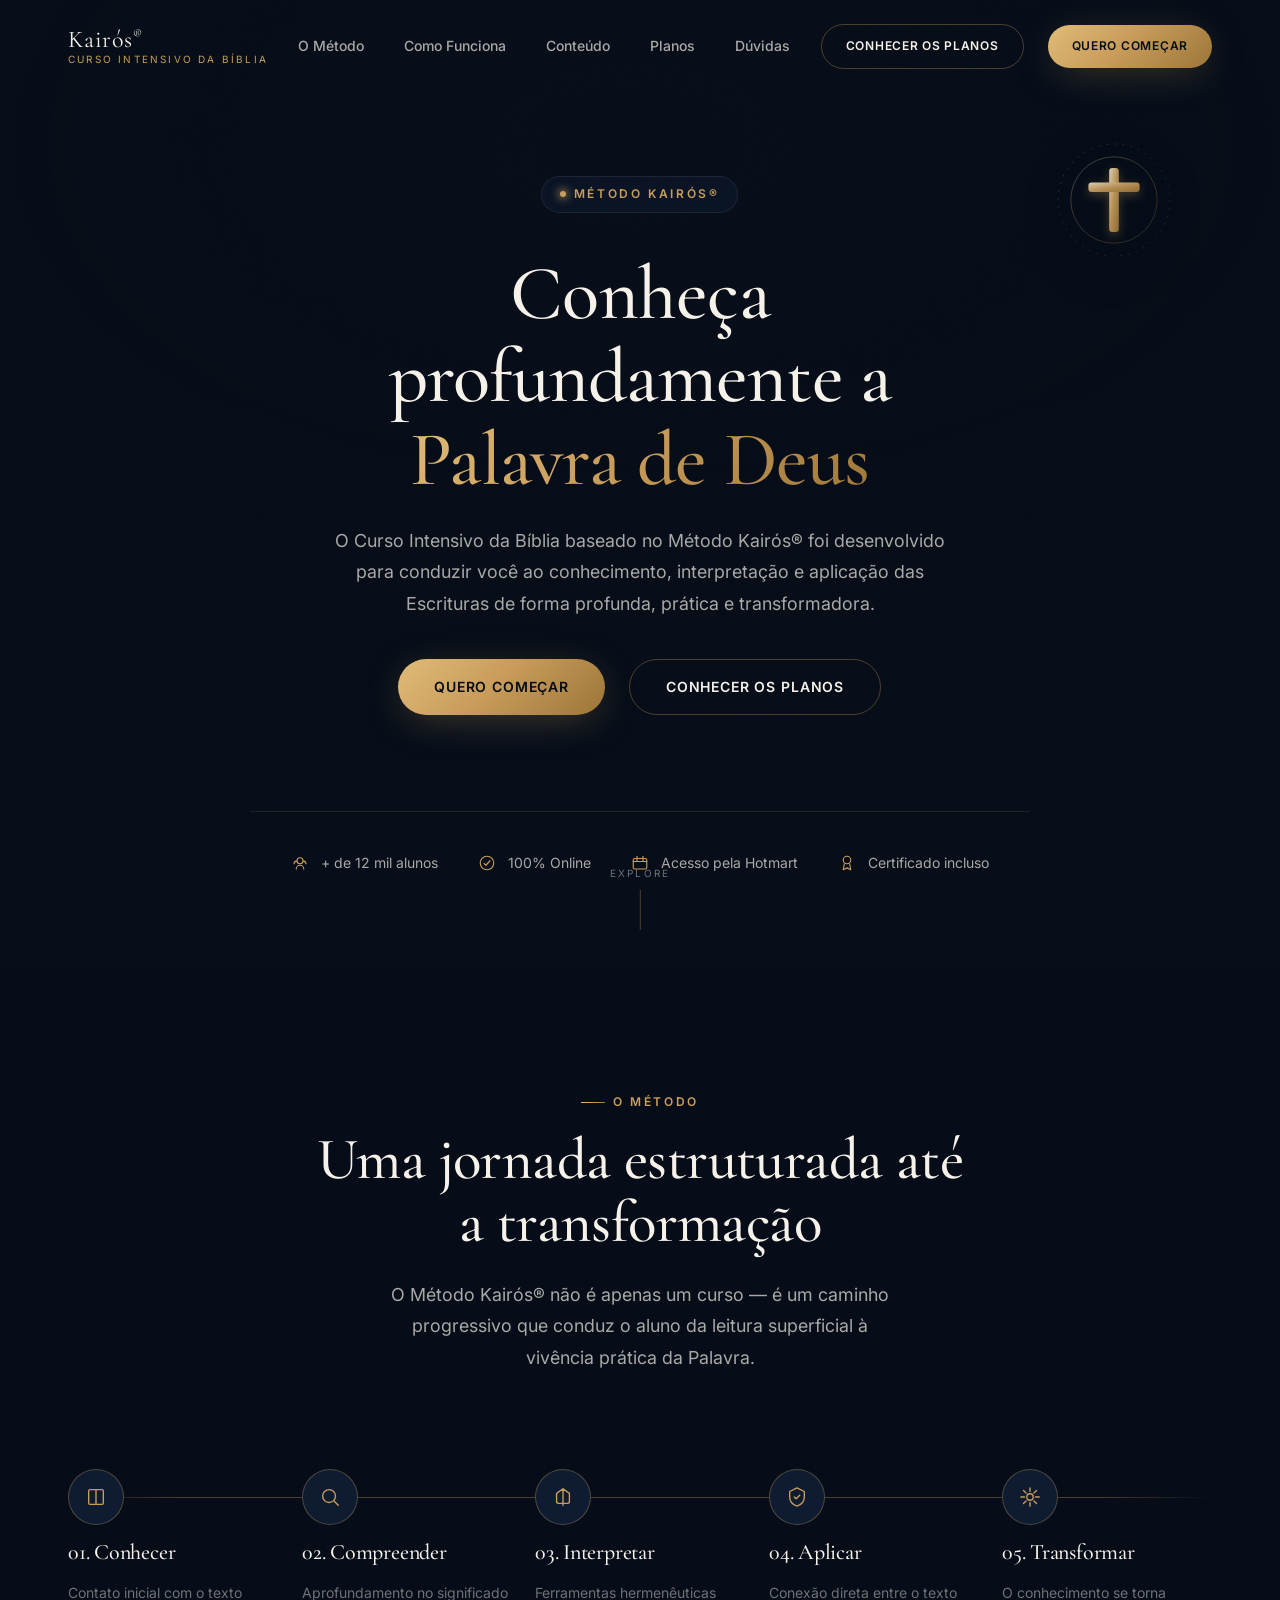
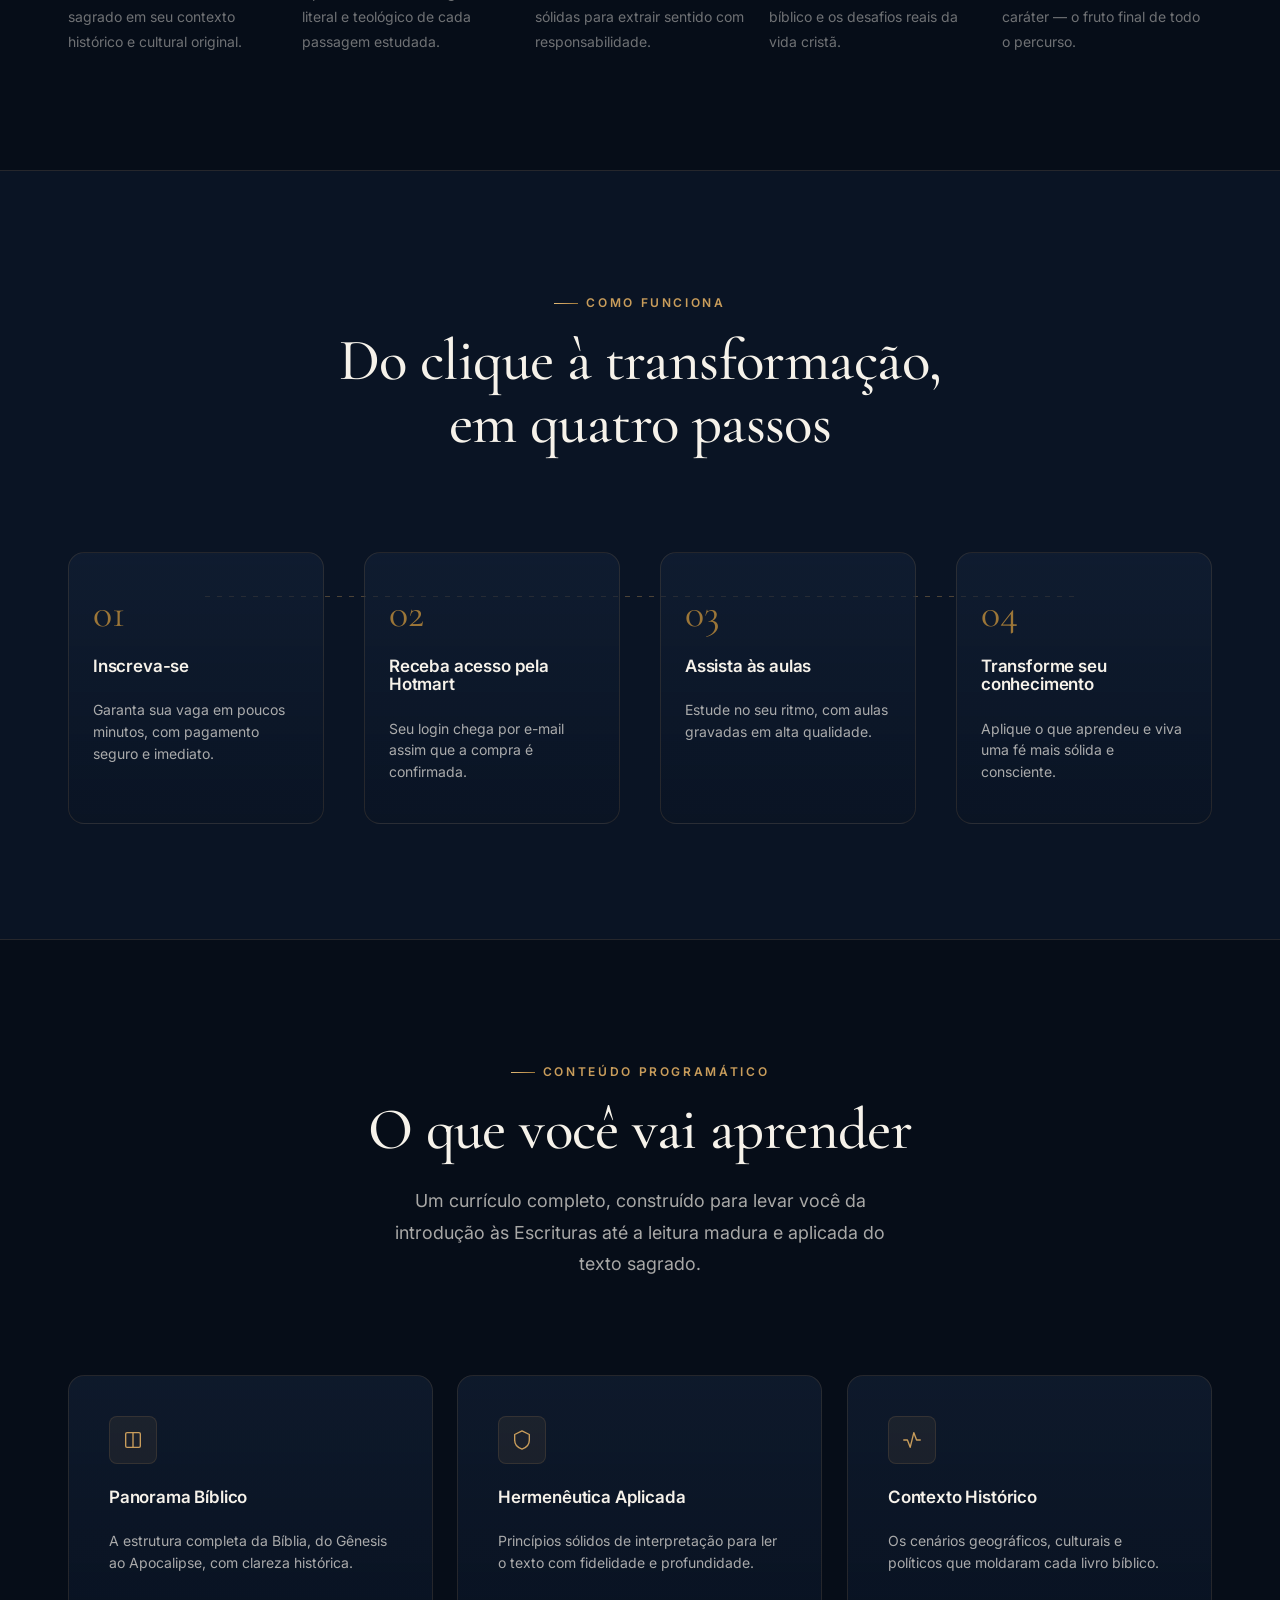
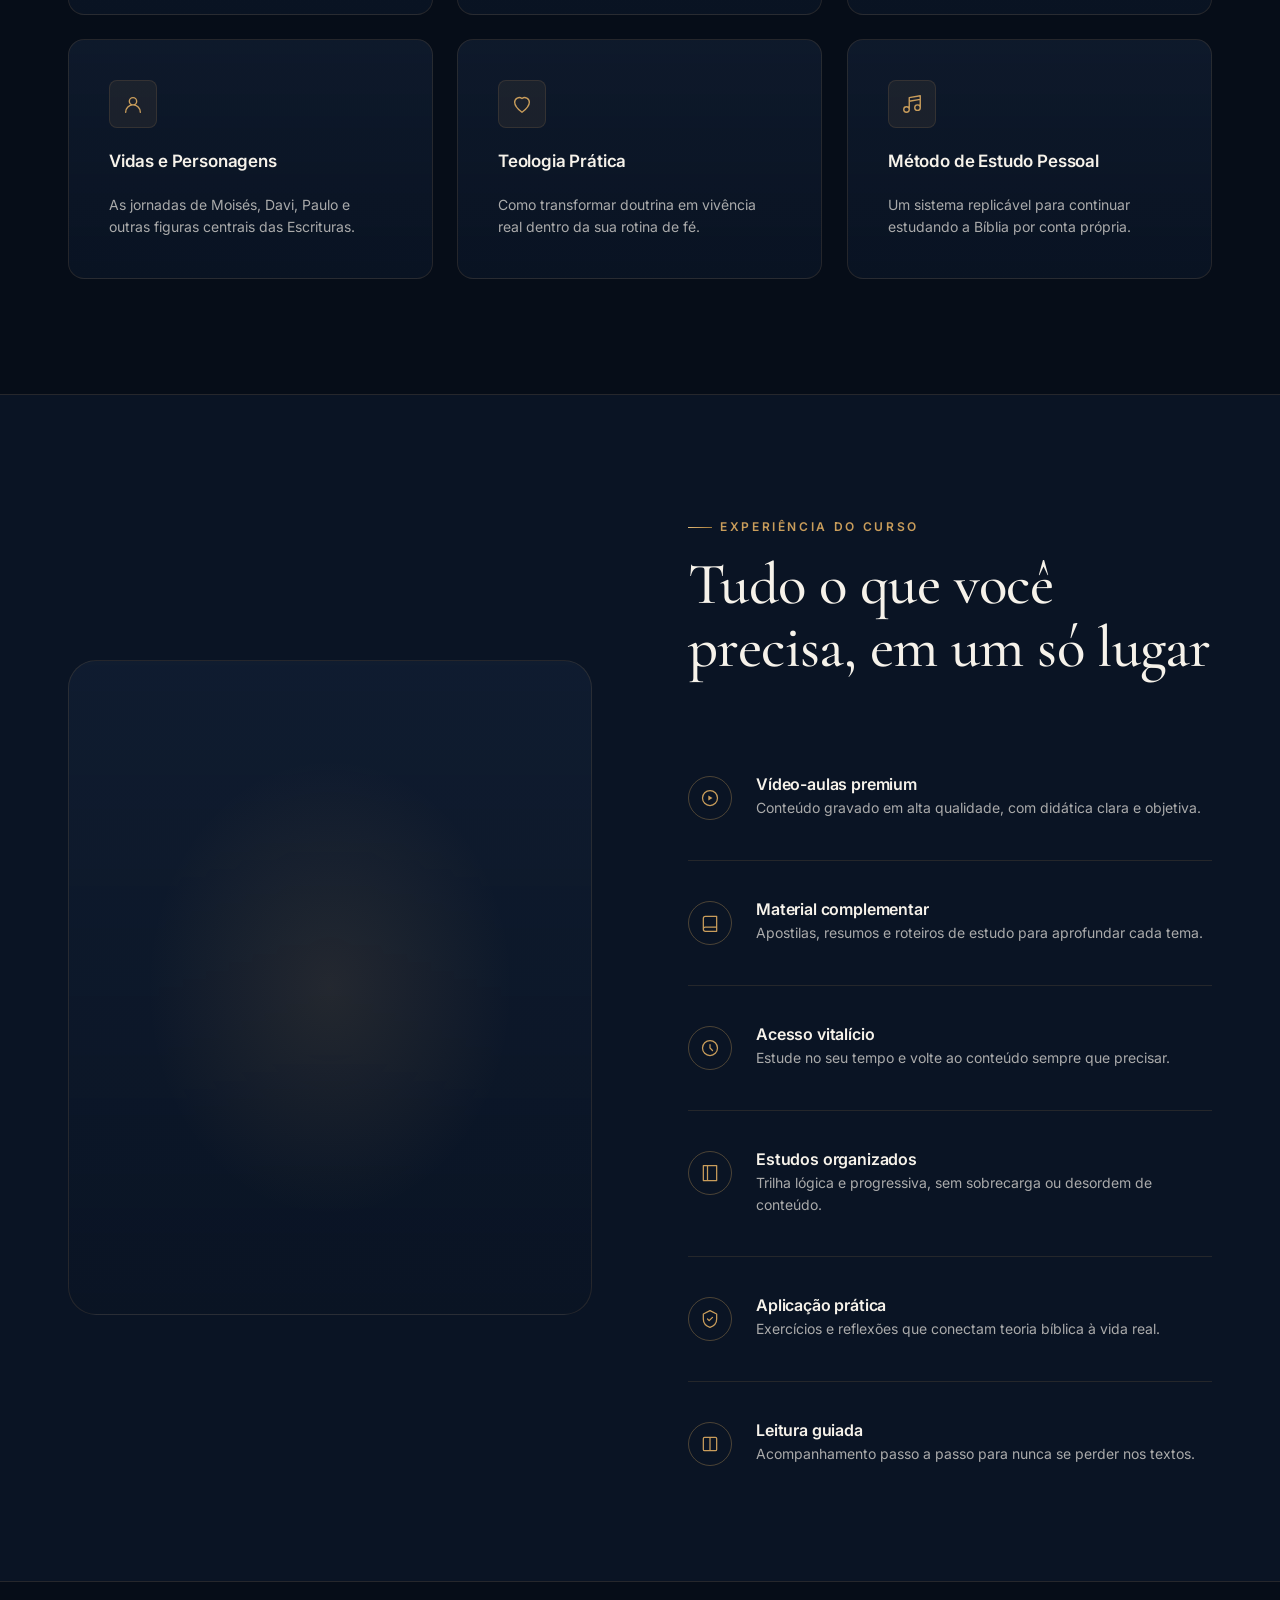
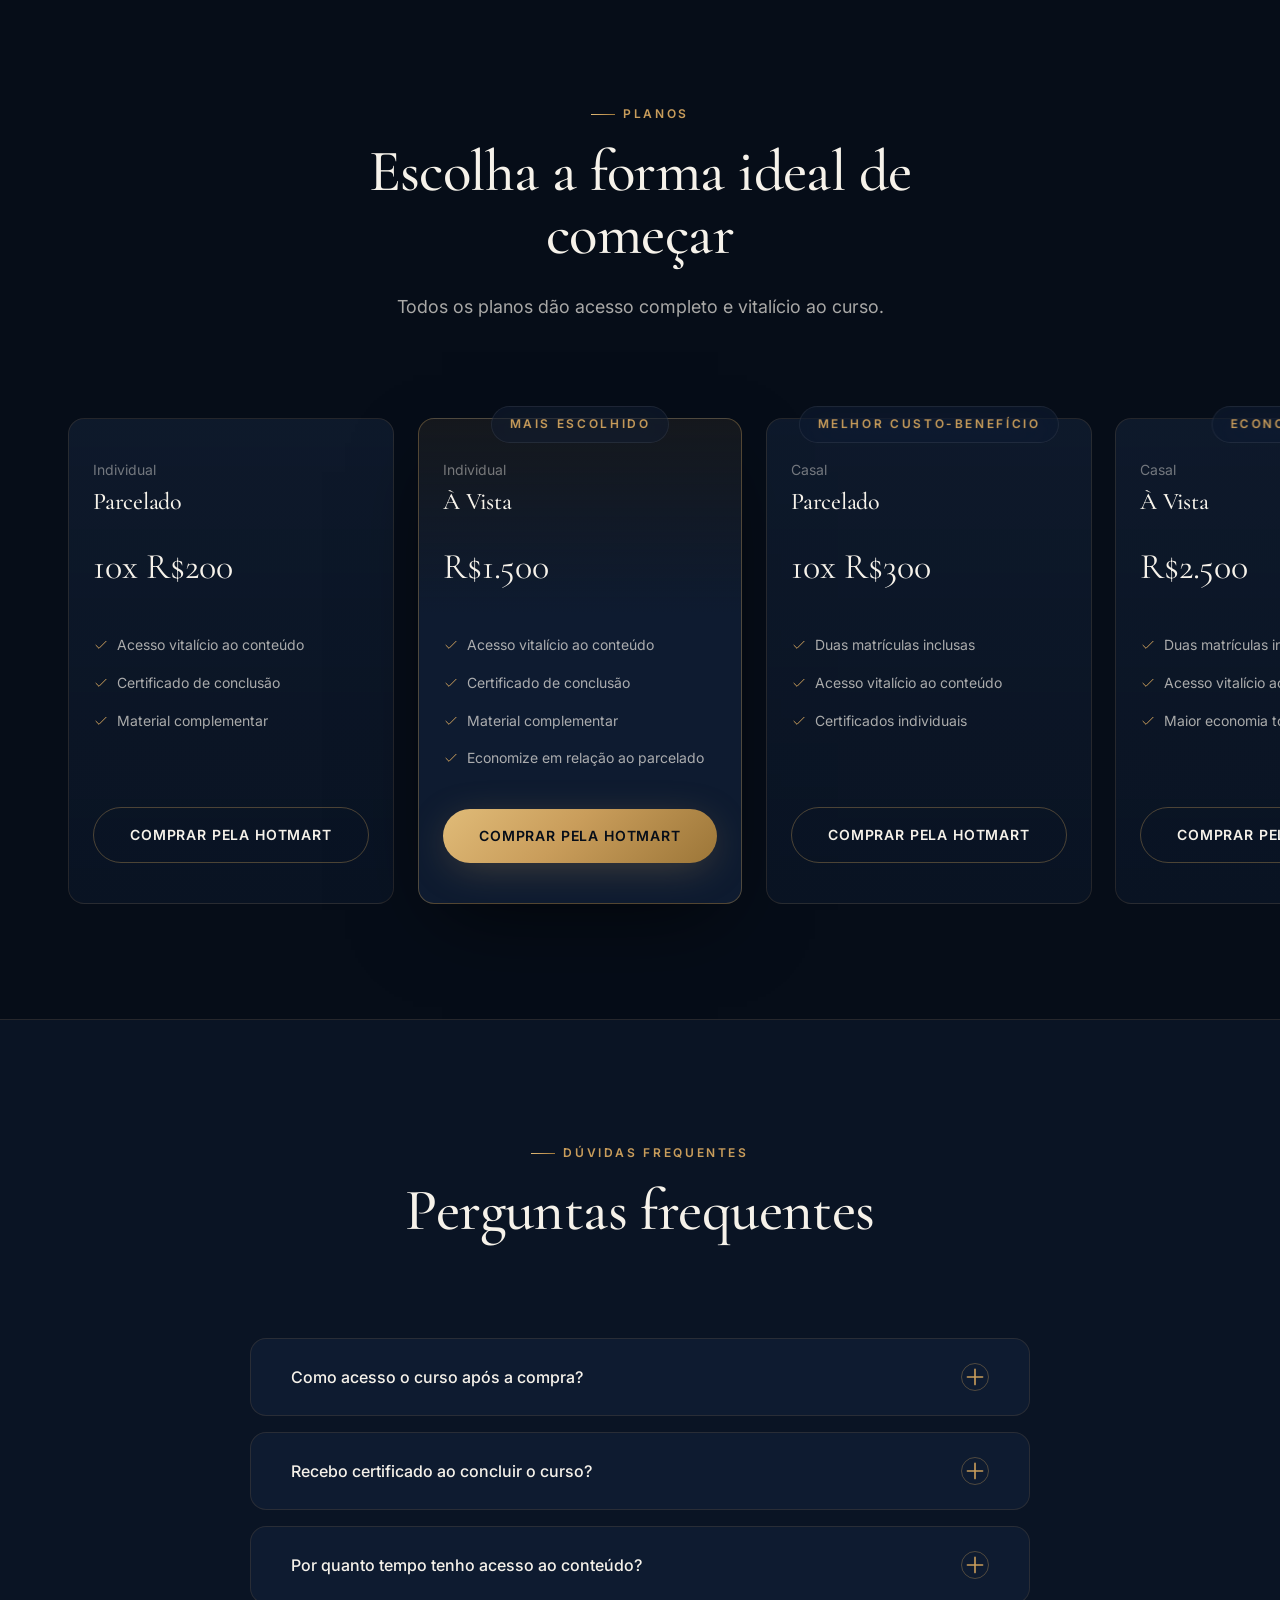
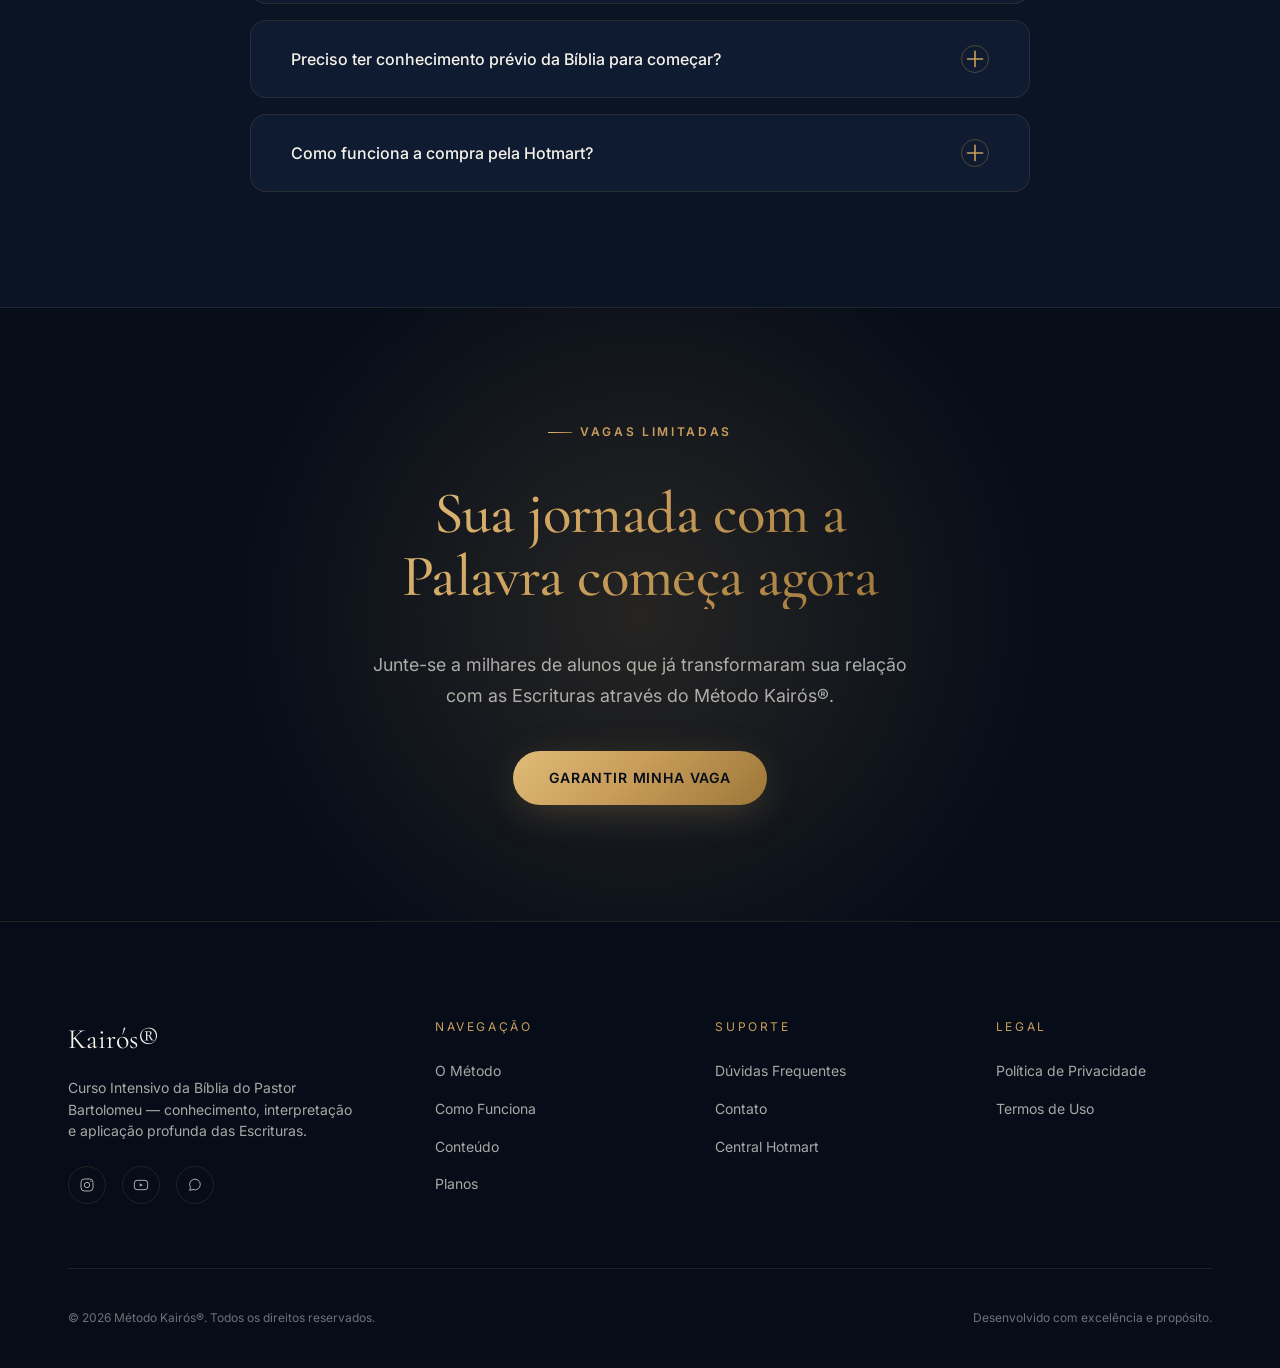
==== index.htm @ 1666ca0e "site pr bartolomeu" ====
<!DOCTYPE html>
<html lang="pt-BR">
<head>
<meta charset="UTF-8">
<meta name="viewport" content="width=device-width, initial-scale=1.0">
<title>Curso Intensivo da Bíblia — Método Kairós® | Pastor Bartolomeu</title>
<meta name="description" content="O Curso Intensivo da Bíblia baseado no Método Kairós® conduz você ao conhecimento, interpretação e aplicação profunda das Escrituras. Inscrições abertas — vagas limitadas.">
<meta name="theme-color" content="#060d18">

<!-- Open Graph -->
<meta property="og:title" content="Curso Intensivo da Bíblia — Método Kairós®">
<meta property="og:description" content="Conheça profundamente a Palavra de Deus. Ensino sólido, compreensão clara e transformação de vida.">
<meta property="og:type" content="website">

<!-- Preconnect para performance de fontes -->
<link rel="preconnect" href="https://fonts.googleapis.com">
<link rel="preconnect" href="https://fonts.gstatic.com" crossorigin>
<link href="https://fonts.googleapis.com/css2?family=Cormorant+Garamond:wght@400;500;600;700&family=Inter:wght@400;500;600;700;800&display=swap" rel="stylesheet">

<!-- Folhas de estilo — carregadas em ordem de cascata intencional -->
<link rel="stylesheet" href="css/variables.css">
<link rel="stylesheet" href="css/reset.css">
<link rel="stylesheet" href="css/base.css">
<link rel="stylesheet" href="css/components.css">
<link rel="stylesheet" href="css/nav.css">
<link rel="stylesheet" href="css/hero.css">
<link rel="stylesheet" href="css/sections.css">
<link rel="stylesheet" href="css/animations.css">
</head>
<body>

<!-- Pular para conteúdo — acessibilidade -->
<a href="#inicio" class="u-visually-hidden">Pular para o conteúdo principal</a>

<!-- ==========================================================================
     NAVEGAÇÃO
     ========================================================================== -->
<header class="nav" id="nav">
  <div class="u-container nav__inner">
    <a href="#inicio" class="nav__brand">
      <span class="nav__brand-mark">Kairós<sup style="font-size:0.5em;">®</sup></span>
      <span class="nav__brand-tag">Curso Intensivo da Bíblia</span>
    </a>

    <nav class="nav__links" id="navLinks" aria-label="Navegação principal">
      <a href="#metodo" class="nav__link">O Método</a>
      <a href="#como-funciona" class="nav__link">Como Funciona</a>
      <a href="#aprendizado" class="nav__link">Conteúdo</a>
      <a href="#planos" class="nav__link">Planos</a>
      <a href="#faq" class="nav__link">Dúvidas</a>
    </nav>

    <div class="nav__actions">
      <a href="#planos" class="btn btn--ghost btn--sm">Conhecer os planos</a>
      <a href="#planos" class="btn btn--gold btn--sm">Quero começar</a>
      <button class="nav__toggle" id="navToggle" aria-label="Abrir menu" aria-expanded="false" aria-controls="navLinks">
        <span></span><span></span><span></span>
      </button>
    </div>
  </div>
</header>

<main id="inicio">

<!-- ==========================================================================
     HERO
     ========================================================================== -->
<section class="hero">
  <div class="hero__media">
    <video class="hero__video" autoplay muted loop playsinline preload="auto" poster="assets/img/reference.jpeg">
      <source src="/assent/videos/WhatsApp Video 2026-07-10 at 16.25.49 (1).mp4" type="video/mp4">
    </video>
  </div>

  <!-- Emblema 3D minimalista — cruz com anel de luz -->
  <svg class="hero__emblem is-floating" viewBox="0 0 160 160" fill="none" xmlns="http://www.w3.org/2000/svg" aria-hidden="true">
    <defs>
      <linearGradient id="crossGrad" x1="0" y1="0" x2="1" y2="1">
        <stop offset="0%" stop-color="#f3e3c2"/>
        <stop offset="50%" stop-color="#c99d5b"/>
        <stop offset="100%" stop-color="#9c7638"/>
      </linearGradient>
    </defs>
    <circle class="hero__emblem-ring" cx="80" cy="80" r="70" stroke="url(#crossGrad)" stroke-opacity="0.25" stroke-width="1" stroke-dasharray="2 8"/>
    <circle cx="80" cy="80" r="54" stroke="url(#crossGrad)" stroke-opacity="0.35" stroke-width="1"/>
    <g filter="url(#softShadow)">
      <rect x="74" y="40" width="12" height="80" rx="4" fill="url(#crossGrad)"/>
      <rect x="48" y="58" width="64" height="12" rx="4" fill="url(#crossGrad)"/>
    </g>
    <filter id="softShadow" x="-50%" y="-50%" width="200%" height="200%">
      <feDropShadow dx="0" dy="4" stdDeviation="6" flood-color="#c99d5b" flood-opacity="0.35"/>
    </filter>
  </svg>

  <div class="hero__content u-container">
    <div class="hero__badge">
      <span class="badge"><span class="badge__dot"></span>Método Kairós®</span>
    </div>

    <h1 class="hero__title">Conheça profundamente a <span class="u-gold-text">Palavra de Deus</span></h1>

    <p class="hero__subtitle">
      O Curso Intensivo da Bíblia baseado no Método Kairós® foi desenvolvido para conduzir
      você ao conhecimento, interpretação e aplicação das Escrituras de forma profunda,
      prática e transformadora.
    </p>

    <div class="hero__actions">
      <a href="#planos" class="btn btn--gold">Quero começar</a>
      <a href="#planos" class="btn btn--ghost">Conhecer os planos</a>
    </div>

    <div class="trust-strip hero__trust">
      <span class="trust-item">
        <svg viewBox="0 0 24 24" fill="none" stroke="currentColor" stroke-width="1.5"><path d="M17 20a5 5 0 0 0-10 0M12 13a4 4 0 1 0 0-8 4 4 0 0 0 0 8Zm8 0a3.5 3.5 0 0 0-3-3.46M4 13a3.5 3.5 0 0 1 3-3.46" stroke-linecap="round" stroke-linejoin="round"/></svg>
        + de 12 mil alunos
      </span>
      <span class="trust-item">
        <svg viewBox="0 0 24 24" fill="none" stroke="currentColor" stroke-width="1.5"><circle cx="12" cy="12" r="9" stroke-linecap="round"/><path d="M8 12.5 10.5 15 16 9" stroke-linecap="round" stroke-linejoin="round"/></svg>
        100% Online
      </span>
      <span class="trust-item">
        <svg viewBox="0 0 24 24" fill="none" stroke="currentColor" stroke-width="1.5"><rect x="3" y="6" width="18" height="14" rx="2"/><path d="M3 10h18M8 3v6M16 3v6" stroke-linecap="round"/></svg>
        Acesso pela Hotmart
      </span>
      <span class="trust-item">
        <svg viewBox="0 0 24 24" fill="none" stroke="currentColor" stroke-width="1.5"><circle cx="12" cy="8" r="5"/><path d="M8.5 13 7 21l5-2.5L17 21l-1.5-8" stroke-linecap="round" stroke-linejoin="round"/></svg>
        Certificado incluso
      </span>
    </div>
  </div>

  <a href="#metodo" class="hero__scroll" aria-label="Rolar para a próxima seção">
    <span>Explore</span>
    <span class="hero__scroll-track"></span>
  </a>
</section>

<!-- ==========================================================================
     SOBRE O MÉTODO — TIMELINE
     ========================================================================== -->
<section class="method u-section" id="metodo">
  <div class="u-container">
    <div class="u-section-head u-section-head--center" data-anim="fade-up">
      <span class="u-eyebrow">O Método</span>
      <h2 class="u-heading-lg">Uma jornada estruturada até a transformação</h2>
      <p class="u-lede" style="margin-inline:auto;">
        O Método Kairós® não é apenas um curso — é um caminho progressivo que conduz
        o aluno da leitura superficial à vivência prática da Palavra.
      </p>
    </div>

    <div class="method__timeline" data-anim-group="110">
      <div class="method__step" data-anim="fade-up">
        <div class="method__step-marker">
          <svg viewBox="0 0 24 24" fill="none" stroke="currentColor" stroke-width="1.5"><path d="M4 5.5C4 4.7 4.7 4 5.5 4H12v16H5.5A1.5 1.5 0 0 1 4 18.5v-13ZM20 5.5c0-.8-.7-1.5-1.5-1.5H12v16h6.5a1.5 1.5 0 0 0 1.5-1.5v-13Z" stroke-linejoin="round"/></svg>
        </div>
        <h3 class="method__step-title">01. Conhecer</h3>
        <p class="method__step-desc">Contato inicial com o texto sagrado em seu contexto histórico e cultural original.</p>
      </div>

      <div class="method__step" data-anim="fade-up">
        <div class="method__step-marker">
          <svg viewBox="0 0 24 24" fill="none" stroke="currentColor" stroke-width="1.5"><circle cx="11" cy="11" r="7"/><path d="M21 21 16.65 16.65" stroke-linecap="round"/></svg>
        </div>
        <h3 class="method__step-title">02. Compreender</h3>
        <p class="method__step-desc">Aprofundamento no significado literal e teológico de cada passagem estudada.</p>
      </div>

      <div class="method__step" data-anim="fade-up">
        <div class="method__step-marker">
          <svg viewBox="0 0 24 24" fill="none" stroke="currentColor" stroke-width="1.5"><path d="M12 3v18M5 8l7-5 7 5M5 8v9a2 2 0 0 0 2 2h10a2 2 0 0 0 2-2V8" stroke-linecap="round" stroke-linejoin="round"/></svg>
        </div>
        <h3 class="method__step-title">03. Interpretar</h3>
        <p class="method__step-desc">Ferramentas hermenêuticas sólidas para extrair sentido com responsabilidade.</p>
      </div>

      <div class="method__step" data-anim="fade-up">
        <div class="method__step-marker">
          <svg viewBox="0 0 24 24" fill="none" stroke="currentColor" stroke-width="1.5"><path d="M12 2 4 6v6c0 5 3.5 8.5 8 10 4.5-1.5 8-5 8-10V6l-8-4Z" stroke-linejoin="round"/><path d="M9 12l2 2 4-4" stroke-linecap="round" stroke-linejoin="round"/></svg>
        </div>
        <h3 class="method__step-title">04. Aplicar</h3>
        <p class="method__step-desc">Conexão direta entre o texto bíblico e os desafios reais da vida cristã.</p>
      </div>

      <div class="method__step" data-anim="fade-up">
        <div class="method__step-marker">
          <svg viewBox="0 0 24 24" fill="none" stroke="currentColor" stroke-width="1.5"><path d="M12 2v4M12 18v4M4.9 4.9l2.8 2.8M16.3 16.3l2.8 2.8M2 12h4M18 12h4M4.9 19.1l2.8-2.8M16.3 7.7l2.8-2.8" stroke-linecap="round"/><circle cx="12" cy="12" r="3.5"/></svg>
        </div>
        <h3 class="method__step-title">05. Transformar</h3>
        <p class="method__step-desc">O conhecimento se torna caráter — o fruto final de todo o percurso.</p>
      </div>
    </div>
  </div>
</section>

<!-- ==========================================================================
     COMO FUNCIONA
     ========================================================================== -->
<section class="how u-section" id="como-funciona">
  <div class="u-container">
    <div class="u-section-head u-section-head--center" data-anim="fade-up">
      <span class="u-eyebrow">Como Funciona</span>
      <h2 class="u-heading-lg">Do clique à transformação, em quatro passos</h2>
    </div>

    <div class="how__grid" data-anim-group="100">
      <div class="how__connector" aria-hidden="true"></div>

      <div class="how__card card" data-anim="fade-up">
        <span class="how__num">01</span>
        <h3>Inscreva-se</h3>
        <p>Garanta sua vaga em poucos minutos, com pagamento seguro e imediato.</p>
      </div>

      <div class="how__card card" data-anim="fade-up">
        <span class="how__num">02</span>
        <h3>Receba acesso pela Hotmart</h3>
        <p>Seu login chega por e-mail assim que a compra é confirmada.</p>
      </div>

      <div class="how__card card" data-anim="fade-up">
        <span class="how__num">03</span>
        <h3>Assista às aulas</h3>
        <p>Estude no seu ritmo, com aulas gravadas em alta qualidade.</p>
      </div>

      <div class="how__card card" data-anim="fade-up">
        <span class="how__num">04</span>
        <h3>Transforme seu conhecimento</h3>
        <p>Aplique o que aprendeu e viva uma fé mais sólida e consciente.</p>
      </div>
    </div>
  </div>
</section>

<!-- ==========================================================================
     O QUE VOCÊ VAI APRENDER
     ========================================================================== -->
<section class="learn u-section" id="aprendizado">
  <div class="u-container">
    <div class="u-section-head u-section-head--center" data-anim="fade-up">
      <span class="u-eyebrow">Conteúdo Programático</span>
      <h2 class="u-heading-lg">O que você vai aprender</h2>
      <p class="u-lede" style="margin-inline:auto;">
        Um currículo completo, construído para levar você da introdução às Escrituras
        até a leitura madura e aplicada do texto sagrado.
      </p>
    </div>

    <div class="learn__grid" data-anim-group="90">
      <div class="learn__card card" data-anim="fade-up">
        <div class="learn__icon"><svg viewBox="0 0 24 24" fill="none" stroke="currentColor" stroke-width="1.5"><path d="M4 5.5C4 4.7 4.7 4 5.5 4H12v16H5.5A1.5 1.5 0 0 1 4 18.5v-13ZM20 5.5c0-.8-.7-1.5-1.5-1.5H12v16h6.5a1.5 1.5 0 0 0 1.5-1.5v-13Z" stroke-linejoin="round"/></svg></div>
        <h3>Panorama Bíblico</h3>
        <p>A estrutura completa da Bíblia, do Gênesis ao Apocalipse, com clareza histórica.</p>
      </div>

      <div class="learn__card card" data-anim="fade-up">
        <div class="learn__icon"><svg viewBox="0 0 24 24" fill="none" stroke="currentColor" stroke-width="1.5"><path d="M12 2 4 6v6c0 5 3.5 8.5 8 10 4.5-1.5 8-5 8-10V6l-8-4Z" stroke-linejoin="round"/></svg></div>
        <h3>Hermenêutica Aplicada</h3>
        <p>Princípios sólidos de interpretação para ler o texto com fidelidade e profundidade.</p>
      </div>

      <div class="learn__card card" data-anim="fade-up">
        <div class="learn__icon"><svg viewBox="0 0 24 24" fill="none" stroke="currentColor" stroke-width="1.5"><path d="M3 12h4l3 8 4-16 3 8h4" stroke-linecap="round" stroke-linejoin="round"/></svg></div>
        <h3>Contexto Histórico</h3>
        <p>Os cenários geográficos, culturais e políticos que moldaram cada livro bíblico.</p>
      </div>

      <div class="learn__card card" data-anim="fade-up">
        <div class="learn__icon"><svg viewBox="0 0 24 24" fill="none" stroke="currentColor" stroke-width="1.5"><path d="M20 21a8 8 0 1 0-16 0M12 13a4 4 0 1 0 0-8 4 4 0 0 0 0 8Z" stroke-linecap="round" stroke-linejoin="round"/></svg></div>
        <h3>Vidas e Personagens</h3>
        <p>As jornadas de Moisés, Davi, Paulo e outras figuras centrais das Escrituras.</p>
      </div>

      <div class="learn__card card" data-anim="fade-up">
        <div class="learn__icon"><svg viewBox="0 0 24 24" fill="none" stroke="currentColor" stroke-width="1.5"><path d="M12 21c-4-3-8-6-8-11a5 5 0 0 1 8-4 5 5 0 0 1 8 4c0 5-4 8-8 11Z" stroke-linejoin="round"/></svg></div>
        <h3>Teologia Prática</h3>
        <p>Como transformar doutrina em vivência real dentro da sua rotina de fé.</p>
      </div>

      <div class="learn__card card" data-anim="fade-up">
        <div class="learn__icon"><svg viewBox="0 0 24 24" fill="none" stroke="currentColor" stroke-width="1.5"><path d="M9 18V5l12-2v13M9 9l12-2M6 21a3 3 0 1 0 0-6 3 3 0 0 0 0 6ZM18 19a3 3 0 1 0 0-6 3 3 0 0 0 0 6Z" stroke-linejoin="round"/></svg></div>
        <h3>Método de Estudo Pessoal</h3>
        <p>Um sistema replicável para continuar estudando a Bíblia por conta própria.</p>
      </div>
    </div>
  </div>
</section>

<!-- ==========================================================================
     EXPERIÊNCIA DO CURSO
     ========================================================================== -->
<section class="experience u-section">
  <div class="u-container">
    <div class="experience__layout">
      <div class="experience__visual experience__visual--spline" data-anim="scale-in">
        <!-- Elemento 3D — Anjo (Spline Design), via Public URL (plano gratuito)
             1. Substitua a URL abaixo pela "Public URL" da sua cena no Spline
                (Export → Public URL → copiar link). Veja as instruções enviadas
                junto com este código.
             2. Antes de exportar, defina a cor de fundo da cena em Scene
                Settings → Background como #060d18 (mesma cor do fundo do site),
                assim o retângulo do iframe se funde com a página em vez de
                aparecer preto. -->
        <iframe
          src=""
          title="Elemento 3D — Anjo"
          frameborder="0"
          loading="lazy"
          allow="autoplay; fullscreen"
          allowfullscreen>
        </iframe>
      </div>

      <div>
        <div class="u-section-head" data-anim="fade-up">
          <span class="u-eyebrow">Experiência do Curso</span>
          <h2 class="u-heading-lg">Tudo o que você precisa, em um só lugar</h2>
        </div>

        <div class="experience__list" data-anim-group="90">
          <div class="experience__item" data-anim="fade-up">
            <div class="experience__item-icon"><svg viewBox="0 0 24 24" fill="none" stroke="currentColor" stroke-width="1.5"><circle cx="12" cy="12" r="9"/><path d="M10 9v6l5-3-5-3Z" fill="currentColor" stroke="none"/></svg></div>
            <div><h3>Vídeo-aulas premium</h3><p>Conteúdo gravado em alta qualidade, com didática clara e objetiva.</p></div>
          </div>

          <div class="experience__item" data-anim="fade-up">
            <div class="experience__item-icon"><svg viewBox="0 0 24 24" fill="none" stroke="currentColor" stroke-width="1.5"><path d="M4 19.5A2.5 2.5 0 0 1 6.5 17H20M4 19.5A2.5 2.5 0 0 0 6.5 22H20V4H6.5A2.5 2.5 0 0 0 4 6.5v13Z" stroke-linejoin="round"/></svg></div>
            <div><h3>Material complementar</h3><p>Apostilas, resumos e roteiros de estudo para aprofundar cada tema.</p></div>
          </div>

          <div class="experience__item" data-anim="fade-up">
            <div class="experience__item-icon"><svg viewBox="0 0 24 24" fill="none" stroke="currentColor" stroke-width="1.5"><path d="M12 8v4l3 3" stroke-linecap="round"/><circle cx="12" cy="12" r="9"/></svg></div>
            <div><h3>Acesso vitalício</h3><p>Estude no seu tempo e volte ao conteúdo sempre que precisar.</p></div>
          </div>

          <div class="experience__item" data-anim="fade-up">
            <div class="experience__item-icon"><svg viewBox="0 0 24 24" fill="none" stroke="currentColor" stroke-width="1.5"><path d="M9 3v18M4 3h16v18H4V3Z" stroke-linejoin="round"/></svg></div>
            <div><h3>Estudos organizados</h3><p>Trilha lógica e progressiva, sem sobrecarga ou desordem de conteúdo.</p></div>
          </div>

          <div class="experience__item" data-anim="fade-up">
            <div class="experience__item-icon"><svg viewBox="0 0 24 24" fill="none" stroke="currentColor" stroke-width="1.5"><path d="M12 2 4 6v6c0 5 3.5 8.5 8 10 4.5-1.5 8-5 8-10V6l-8-4Z" stroke-linejoin="round"/><path d="M9 12l2 2 4-4" stroke-linecap="round" stroke-linejoin="round"/></svg></div>
            <div><h3>Aplicação prática</h3><p>Exercícios e reflexões que conectam teoria bíblica à vida real.</p></div>
          </div>

          <div class="experience__item" data-anim="fade-up">
            <div class="experience__item-icon"><svg viewBox="0 0 24 24" fill="none" stroke="currentColor" stroke-width="1.5"><path d="M4 5.5C4 4.7 4.7 4 5.5 4H12v16H5.5A1.5 1.5 0 0 1 4 18.5v-13ZM20 5.5c0-.8-.7-1.5-1.5-1.5H12v16h6.5a1.5 1.5 0 0 0 1.5-1.5v-13Z" stroke-linejoin="round"/></svg></div>
            <div><h3>Leitura guiada</h3><p>Acompanhamento passo a passo para nunca se perder nos textos.</p></div>
          </div>
        </div>
      </div>
    </div>
  </div>
</section>

<!-- ==========================================================================
     PLANOS
     ========================================================================== -->
<section class="pricing u-section" id="planos">
  <div class="u-container">
    <div class="u-section-head u-section-head--center" data-anim="fade-up">
      <span class="u-eyebrow">Planos</span>
      <h2 class="u-heading-lg">Escolha a forma ideal de começar</h2>
      <p class="u-lede" style="margin-inline:auto;">Todos os planos dão acesso completo e vitalício ao curso.</p>
    </div>

    <div class="pricing__grid" data-anim-group="90">
      <div class="plan card" data-anim="fade-up">
        <span class="plan__label">Individual</span>
        <h3 class="plan__name">Parcelado</h3>
        <div class="plan__price">
          <span class="plan__price-value">10x R$200</span>
        </div>
        <div class="plan__features">
          <div class="plan__feature"><svg viewBox="0 0 24 24" fill="none" stroke="currentColor" stroke-width="1.5"><path d="M20 6 9 17l-5-5"/></svg>Acesso vitalício ao conteúdo</div>
          <div class="plan__feature"><svg viewBox="0 0 24 24" fill="none" stroke="currentColor" stroke-width="1.5"><path d="M20 6 9 17l-5-5"/></svg>Certificado de conclusão</div>
          <div class="plan__feature"><svg viewBox="0 0 24 24" fill="none" stroke="currentColor" stroke-width="1.5"><path d="M20 6 9 17l-5-5"/></svg>Material complementar</div>
        </div>
        <a href="https://hotmart.com/pt-br/marketplace/produtos/curso-intensivo-da-biblia-individual-parcelado-em-10x/X106672579I" class="btn btn--ghost btn--block">Comprar pela Hotmart</a>
      </div>

      <div class="plan card plan--featured" data-anim="fade-up">
        <span class="plan__badge badge">Mais escolhido</span>
        <span class="plan__label">Individual</span>
        <h3 class="plan__name">À Vista</h3>
        <div class="plan__price">
          <span class="plan__price-value">R$1.500</span>
        </div>
        <div class="plan__features">
          <div class="plan__feature"><svg viewBox="0 0 24 24" fill="none" stroke="currentColor" stroke-width="1.5"><path d="M20 6 9 17l-5-5"/></svg>Acesso vitalício ao conteúdo</div>
          <div class="plan__feature"><svg viewBox="0 0 24 24" fill="none" stroke="currentColor" stroke-width="1.5"><path d="M20 6 9 17l-5-5"/></svg>Certificado de conclusão</div>
          <div class="plan__feature"><svg viewBox="0 0 24 24" fill="none" stroke="currentColor" stroke-width="1.5"><path d="M20 6 9 17l-5-5"/></svg>Material complementar</div>
          <div class="plan__feature"><svg viewBox="0 0 24 24" fill="none" stroke="currentColor" stroke-width="1.5"><path d="M20 6 9 17l-5-5"/></svg>Economize em relação ao parcelado</div>
        </div>
        <a href="https://hotmart.com/pt-br/marketplace/produtos/curso-intensivo-da-biblia-individual-a-vista/M106674670S" class="btn btn--gold btn--block">Comprar pela Hotmart</a>
      </div>

      <div class="plan card" data-anim="fade-up">
        <span class="plan__badge badge">Melhor custo-benefício</span>
        <span class="plan__label">Casal</span>
        <h3 class="plan__name">Parcelado</h3>
        <div class="plan__price">
          <span class="plan__price-value">10x R$300</span>
        </div>
        <div class="plan__features">
          <div class="plan__feature"><svg viewBox="0 0 24 24" fill="none" stroke="currentColor" stroke-width="1.5"><path d="M20 6 9 17l-5-5"/></svg>Duas matrículas inclusas</div>
          <div class="plan__feature"><svg viewBox="0 0 24 24" fill="none" stroke="currentColor" stroke-width="1.5"><path d="M20 6 9 17l-5-5"/></svg>Acesso vitalício ao conteúdo</div>
          <div class="plan__feature"><svg viewBox="0 0 24 24" fill="none" stroke="currentColor" stroke-width="1.5"><path d="M20 6 9 17l-5-5"/></svg>Certificados individuais</div>
        </div>
        <a href="https://hotmart.com/pt-br/marketplace/produtos/curso-intensivo-da-biblia-casal-parcelado-em-10x/R106674489T" class="btn btn--ghost btn--block">Comprar pela Hotmart</a>
      </div>

      <div class="plan card" data-anim="fade-up">
        <span class="plan__badge badge">Economize</span>
        <span class="plan__label">Casal</span>
        <h3 class="plan__name">À Vista</h3>
        <div class="plan__price">
          <span class="plan__price-value">R$2.500</span>
        </div>
        <div class="plan__features">
          <div class="plan__feature"><svg viewBox="0 0 24 24" fill="none" stroke="currentColor" stroke-width="1.5"><path d="M20 6 9 17l-5-5"/></svg>Duas matrículas inclusas</div>
          <div class="plan__feature"><svg viewBox="0 0 24 24" fill="none" stroke="currentColor" stroke-width="1.5"><path d="M20 6 9 17l-5-5"/></svg>Acesso vitalício ao conteúdo</div>
          <div class="plan__feature"><svg viewBox="0 0 24 24" fill="none" stroke="currentColor" stroke-width="1.5"><path d="M20 6 9 17l-5-5"/></svg>Maior economia total</div>
        </div>
        <a href="https://hotmart.com/pt-br/marketplace/produtos/casal-a-vista/T106675104K" class="btn btn--ghost btn--block">Comprar pela Hotmart</a>
      </div>
    </div>
  </div>
</section>

<!-- ==========================================================================
     FAQ
     ========================================================================== -->
<section class="faq u-section" id="faq">
  <div class="u-container">
    <div class="u-section-head u-section-head--center" data-anim="fade-up">
      <span class="u-eyebrow">Dúvidas Frequentes</span>
      <h2 class="u-heading-lg">Perguntas frequentes</h2>
    </div>

    <div class="faq__list" data-anim="fade-up">
      <div class="faq__item">
        <button class="faq__question" aria-expanded="false">
          Como acesso o curso após a compra?
          <span class="faq__icon"><svg viewBox="0 0 24 24" fill="none" stroke="currentColor" stroke-width="1.5"><path d="M12 5v14M5 12h14" stroke-linecap="round"/></svg></span>
        </button>
        <div class="faq__answer"><div class="faq__answer-inner"><p>Assim que o pagamento é confirmado, a Hotmart envia por e-mail seu login e senha de acesso à área de membros, onde todo o conteúdo fica disponível.</p></div></div>
      </div>

      <div class="faq__item">
        <button class="faq__question" aria-expanded="false">
          Recebo certificado ao concluir o curso?
          <span class="faq__icon"><svg viewBox="0 0 24 24" fill="none" stroke="currentColor" stroke-width="1.5"><path d="M12 5v14M5 12h14" stroke-linecap="round"/></svg></span>
        </button>
        <div class="faq__answer"><div class="faq__answer-inner"><p>Sim. Ao concluir todos os módulos, você recebe um certificado digital de conclusão do Curso Intensivo da Bíblia — Método Kairós®.</p></div></div>
      </div>

      <div class="faq__item">
        <button class="faq__question" aria-expanded="false">
          Por quanto tempo tenho acesso ao conteúdo?
          <span class="faq__icon"><svg viewBox="0 0 24 24" fill="none" stroke="currentColor" stroke-width="1.5"><path d="M12 5v14M5 12h14" stroke-linecap="round"/></svg></span>
        </button>
        <div class="faq__answer"><div class="faq__answer-inner"><p>O acesso é vitalício. Você pode assistir e revisitar as aulas quantas vezes quiser, no seu próprio ritmo.</p></div></div>
      </div>

      <div class="faq__item">
        <button class="faq__question" aria-expanded="false">
          Preciso ter conhecimento prévio da Bíblia para começar?
          <span class="faq__icon"><svg viewBox="0 0 24 24" fill="none" stroke="currentColor" stroke-width="1.5"><path d="M12 5v14M5 12h14" stroke-linecap="round"/></svg></span>
        </button>
        <div class="faq__answer"><div class="faq__answer-inner"><p>Não. O curso foi desenhado para conduzir o aluno desde os fundamentos até um entendimento profundo, respeitando cada nível de conhecimento.</p></div></div>
      </div>

      <div class="faq__item">
        <button class="faq__question" aria-expanded="false">
          Como funciona a compra pela Hotmart?
          <span class="faq__icon"><svg viewBox="0 0 24 24" fill="none" stroke="currentColor" stroke-width="1.5"><path d="M12 5v14M5 12h14" stroke-linecap="round"/></svg></span>
        </button>
        <div class="faq__answer"><div class="faq__answer-inner"><p>A Hotmart é a plataforma responsável pelo pagamento seguro e pela liberação automática do acesso ao curso, aceitando cartão, boleto e Pix.</p></div></div>
      </div>
    </div>
  </div>
</section>

<!-- ==========================================================================
     CTA FINAL
     ========================================================================== -->
<section class="cta-final u-section">
  <div class="cta-final__glow" aria-hidden="true"></div>
  <div class="u-container">
    <div class="cta-final__content" data-anim="scale-in">
      <span class="u-eyebrow" style="justify-content:center;">Vagas Limitadas</span>
      <h2 class="u-gold-text">Sua jornada com a Palavra começa agora</h2>
      <p class="u-lede">Junte-se a milhares de alunos que já transformaram sua relação com as Escrituras através do Método Kairós®.</p>
      <a href="#planos" class="btn btn--gold">Garantir minha vaga</a>
    </div>
  </div>
</section>

</main>

<!-- ==========================================================================
     FOOTER
     ========================================================================== -->
<footer class="footer">
  <div class="u-container">
    <div class="footer__grid">
      <div>
        <div class="footer__brand-mark">Kairós®</div>
        <p class="footer__desc">Curso Intensivo da Bíblia do Pastor Bartolomeu — conhecimento, interpretação e aplicação profunda das Escrituras.</p>
        <div class="footer__social">
          <a href="#" aria-label="Instagram"><svg viewBox="0 0 24 24" fill="none" stroke="currentColor" stroke-width="1.5"><rect x="3" y="3" width="18" height="18" rx="5"/><circle cx="12" cy="12" r="4"/><circle cx="17.5" cy="6.5" r="1" fill="currentColor" stroke="none"/></svg></a>
          <a href="#" aria-label="YouTube"><svg viewBox="0 0 24 24" fill="none" stroke="currentColor" stroke-width="1.5"><rect x="2" y="5" width="20" height="14" rx="4"/><path d="M10 9.5v5l5-2.5-5-2.5Z" fill="currentColor" stroke="none"/></svg></a>
          <a href="#" aria-label="WhatsApp"><svg viewBox="0 0 24 24" fill="none" stroke="currentColor" stroke-width="1.5"><path d="M4 20l1.4-4.1A8 8 0 1 1 9 18.7L4 20Z" stroke-linejoin="round"/></svg></a>
        </div>
      </div>

      <div>
        <div class="footer__col-title">Navegação</div>
        <div class="footer__links">
          <a href="#metodo">O Método</a>
          <a href="#como-funciona">Como Funciona</a>
          <a href="#aprendizado">Conteúdo</a>
          <a href="#planos">Planos</a>
        </div>
      </div>

      <div>
        <div class="footer__col-title">Suporte</div>
        <div class="footer__links">
          <a href="#faq">Dúvidas Frequentes</a>
          <a href="#">Contato</a>
          <a href="#">Central Hotmart</a>
        </div>
      </div>

      <div>
        <div class="footer__col-title">Legal</div>
        <div class="footer__links">
          <a href="#">Política de Privacidade</a>
          <a href="#">Termos de Uso</a>
        </div>
      </div>
    </div>

    <div class="footer__bottom">
      <span>&copy; <span data-current-year>2026</span> Método Kairós®. Todos os direitos reservados.</span>
      <span>Desenvolvido com excelência e propósito.</span>
    </div>
  </div>
</footer>

<script src="js/animations.js"></script>
<script src="js/main.js"></script>
</body>
</html>
---- css/variables.css ----
/* ==========================================================================
   MÉTODO KAIRÓS® — DESIGN TOKENS
   Paleta extraída da identidade visual de referência do Pastor Bartolomeu:
   azul-marinho profundo, dourado premium, branco quente, grafite e couro.
   ========================================================================== */

:root {
  /* ---- Cor: Base ---- */
  --c-navy-950: #060d18;   /* fundo principal — quase preto, tom azulado */
  --c-navy-900: #0a1424;   /* fundo secundário / seções alternadas */
  --c-navy-850: #0e1b30;   /* cards, superfícies elevadas */
  --c-navy-800: #142238;   /* bordas sutis, hover de superfícies */
  --c-navy-700: #1c2f4a;   /* divisores levemente visíveis */

  /* ---- Cor: Dourado premium ---- */
  --c-gold-100: #f3e3c2;   /* highlight de texto dourado claro */
  --c-gold-300: #e0bb78;   /* dourado médio-claro, hover */
  --c-gold-500: #c99d5b;   /* dourado principal (extraído da referência) */
  --c-gold-700: #9c7638;   /* dourado escuro, sombras metálicas */
  --c-gold-900: #5c4420;   /* dourado profundo, bordas em dark */

  /* ---- Cor: Neutros quentes ---- */
  --c-white-warm: #f6f2ea;
  --c-cream: #ece5d6;
  --c-graphite-400: #8b8f98;
  --c-graphite-600: #5c6270;
  --c-leather: #6e5743;

  /* ---- Cor: Semântica ---- */
  --bg-body: var(--c-navy-950);
  --bg-surface: var(--c-navy-850);
  --bg-surface-alt: var(--c-navy-900);
  --border-subtle: rgba(201, 157, 91, 0.14);
  --border-strong: rgba(201, 157, 91, 0.35);
  --text-primary: var(--c-white-warm);
  --text-secondary: rgba(246, 242, 234, 0.68);
  --text-muted: rgba(246, 242, 234, 0.44);
  --text-gold: var(--c-gold-500);
  --accent: var(--c-gold-500);
  --accent-bright: var(--c-gold-300);

  /* ---- Gradientes discretos ---- */
  --grad-gold: linear-gradient(135deg, var(--c-gold-300) 0%, var(--c-gold-500) 45%, var(--c-gold-700) 100%);
  --grad-surface: linear-gradient(180deg, rgba(20, 34, 56, 0.6) 0%, rgba(10, 20, 36, 0.9) 100%);
  --grad-vignette: radial-gradient(120% 120% at 50% 0%, rgba(20, 34, 56, 0.0) 0%, rgba(6, 13, 24, 0.9) 100%);
  --grad-glow: radial-gradient(50% 50% at 50% 50%, rgba(201, 157, 91, 0.22) 0%, rgba(201, 157, 91, 0) 70%);

  /* ---- Tipografia ---- */
  --font-display: "Cormorant Garamond", "Times New Roman", serif;
  --font-body: "Inter", -apple-system, BlinkMacSystemFont, sans-serif;

  --fs-display-xl: clamp(2.75rem, 6vw, 6rem);
  --fs-display-lg: clamp(2.25rem, 4.6vw, 4.25rem);
  --fs-display-md: clamp(1.75rem, 3.2vw, 2.75rem);
  --fs-display-sm: clamp(1.375rem, 2.2vw, 1.875rem);
  --fs-body-lg: clamp(1.0625rem, 1.4vw, 1.25rem);
  --fs-body-md: 1rem;
  --fs-body-sm: 0.875rem;
  --fs-eyebrow: 0.75rem;

  --lh-tight: 1.08;
  --lh-snug: 1.25;
  --lh-normal: 1.55;
  --lh-relaxed: 1.75;

  --ls-eyebrow: 0.22em;
  --ls-wide: 0.06em;

  /* ---- Espaçamento ---- */
  --space-3xs: 0.25rem;
  --space-2xs: 0.5rem;
  --space-xs: 0.75rem;
  --space-sm: 1rem;
  --space-md: 1.5rem;
  --space-lg: 2.5rem;
  --space-xl: 4rem;
  --space-2xl: 6rem;
  --space-3xl: 9rem;

  --section-pad-y: clamp(4.5rem, 9vw, 9rem);
  --container-width: 1240px;
  --container-pad-x: clamp(1.25rem, 5vw, 3rem);

  /* ---- Raio & sombra ---- */
  --radius-sm: 8px;
  --radius-md: 16px;
  --radius-lg: 28px;
  --radius-pill: 999px;

  --shadow-soft: 0 20px 60px -20px rgba(0, 0, 0, 0.55);
  --shadow-lift: 0 30px 80px -24px rgba(0, 0, 0, 0.65);
  --shadow-gold-glow: 0 8px 40px -8px rgba(201, 157, 91, 0.35);

  /* ---- Vidro fosco ---- */
  --glass-bg: rgba(14, 27, 48, 0.55);
  --glass-border: rgba(246, 242, 234, 0.08);
  --glass-blur: blur(20px);

  /* ---- Movimento ---- */
  --ease-premium: cubic-bezier(0.16, 1, 0.3, 1);
  --ease-out-soft: cubic-bezier(0.22, 1, 0.36, 1);
  --dur-fast: 220ms;
  --dur-mid: 480ms;
  --dur-slow: 900ms;

  /* ---- Z-index ---- */
  --z-nav: 100;
  --z-overlay: 200;
  --z-modal: 300;
}

/* Light-independent: site é dark-mode-first por identidade, então
   não expomos um tema claro alternativo — dark é a marca. */
---- css/base.css ----
/* ==========================================================================
   TIPOGRAFIA & UTILITÁRIOS DE LAYOUT
   ========================================================================== */

h1, h2, h3, .u-display {
  font-family: var(--font-display);
  font-weight: 500;
  line-height: var(--lh-tight);
  letter-spacing: -0.01em;
}

p { color: var(--text-secondary); }

.u-container {
  width: 100%;
  max-width: var(--container-width);
  margin-inline: auto;
  padding-inline: var(--container-pad-x);
}

.u-section {
  padding-block: var(--section-pad-y);
  position: relative;
}

.u-eyebrow {
  display: inline-flex;
  align-items: center;
  gap: var(--space-2xs);
  font-family: var(--font-body);
  font-size: var(--fs-eyebrow);
  font-weight: 600;
  letter-spacing: var(--ls-eyebrow);
  text-transform: uppercase;
  color: var(--text-gold);
}

.u-eyebrow::before {
  content: "";
  width: 24px;
  height: 1px;
  background: var(--grad-gold);
  display: inline-block;
}

.u-heading-xl {
  font-size: var(--fs-display-xl);
  font-family: var(--font-display);
}

.u-heading-lg {
  font-size: var(--fs-display-lg);
}

.u-heading-md {
  font-size: var(--fs-display-md);
}

.u-lede {
  font-size: var(--fs-body-lg);
  color: var(--text-secondary);
  line-height: var(--lh-relaxed);
  max-width: 46ch;
}

.u-gold-text {
  background: var(--grad-gold);
  -webkit-background-clip: text;
  background-clip: text;
  color: transparent;
}

.u-visually-hidden {
  position: absolute;
  width: 1px; height: 1px;
  padding: 0; margin: -1px;
  overflow: hidden;
  clip: rect(0, 0, 0, 0);
  white-space: nowrap;
  border: 0;
}

.u-section-head {
  max-width: 680px;
  margin-bottom: var(--space-2xl);
}

.u-section-head--center {
  margin-inline: auto;
  text-align: center;
}

.u-section-head .u-eyebrow { margin-bottom: var(--space-sm); }
.u-section-head h2 { margin-bottom: var(--space-md); }
---- css/components.css ----
/* ==========================================================================
   COMPONENTES REUTILIZÁVEIS
   ========================================================================== */

/* ---- Botões ---- */
.btn {
  position: relative;
  display: inline-flex;
  align-items: center;
  justify-content: center;
  gap: var(--space-2xs);
  padding: 1rem 2.25rem;
  font-family: var(--font-body);
  font-size: var(--fs-body-sm);
  font-weight: 600;
  letter-spacing: var(--ls-wide);
  text-transform: uppercase;
  border-radius: var(--radius-pill);
  white-space: nowrap;
  transition: transform var(--dur-fast) var(--ease-out-soft),
              box-shadow var(--dur-fast) var(--ease-out-soft),
              background var(--dur-fast) var(--ease-out-soft),
              border-color var(--dur-fast) var(--ease-out-soft);
  isolation: isolate;
  overflow: hidden;
}

.btn:active { transform: translateY(1px) scale(0.99); }

.btn--gold {
  background: var(--grad-gold);
  color: var(--c-navy-950);
  box-shadow: var(--shadow-gold-glow);
}

.btn--gold::before {
  content: "";
  position: absolute;
  inset: 0;
  background: linear-gradient(120deg, transparent 30%, rgba(255,255,255,0.55) 50%, transparent 70%);
  transform: translateX(-120%);
  transition: transform var(--dur-slow) var(--ease-premium);
  z-index: 1;
}

.btn--gold:hover::before { transform: translateX(120%); }

.btn--gold:hover {
  box-shadow: 0 10px 50px -6px rgba(201, 157, 91, 0.55);
  transform: translateY(-2px);
}

.btn--ghost {
  background: transparent;
  color: var(--text-primary);
  border: 1px solid var(--border-strong);
}

.btn--ghost:hover {
  border-color: var(--accent);
  background: rgba(201, 157, 91, 0.08);
  transform: translateY(-2px);
}

.btn--sm { padding: 0.75rem 1.5rem; font-size: 0.75rem; }
.btn--block { width: 100%; }

/* ---- Badge / Pill ---- */
.badge {
  display: inline-flex;
  align-items: center;
  gap: var(--space-2xs);
  padding: 0.5rem 1.1rem;
  border-radius: var(--radius-pill);
  background: var(--glass-bg);
  border: 1px solid var(--glass-border);
  backdrop-filter: var(--glass-blur);
  -webkit-backdrop-filter: var(--glass-blur);
  font-size: var(--fs-eyebrow);
  font-weight: 600;
  letter-spacing: var(--ls-eyebrow);
  text-transform: uppercase;
  color: var(--text-gold);
}

.badge__dot {
  width: 6px; height: 6px;
  border-radius: 50%;
  background: var(--c-gold-500);
  box-shadow: 0 0 8px 2px rgba(201,157,91,0.7);
}

/* ---- Painel de vidro ---- */
.glass-panel {
  background: var(--glass-bg);
  border: 1px solid var(--glass-border);
  backdrop-filter: var(--glass-blur);
  -webkit-backdrop-filter: var(--glass-blur);
  border-radius: var(--radius-lg);
}

/* ---- Divisor ornamental ---- */
.ornament-divider {
  display: flex;
  align-items: center;
  justify-content: center;
  gap: var(--space-sm);
  color: var(--c-gold-500);
}

.ornament-divider::before,
.ornament-divider::after {
  content: "";
  width: 48px;
  height: 1px;
  background: linear-gradient(90deg, transparent, var(--c-gold-700));
}

.ornament-divider::after { background: linear-gradient(90deg, var(--c-gold-700), transparent); }

/* ---- Indicadores de confiança (hero) ---- */
.trust-strip {
  display: flex;
  flex-wrap: wrap;
  gap: var(--space-lg);
}

.trust-item {
  display: flex;
  align-items: center;
  gap: var(--space-xs);
  font-size: var(--fs-body-sm);
  color: var(--text-secondary);
}

.trust-item svg {
  width: 18px; height: 18px;
  color: var(--c-gold-500);
  flex-shrink: 0;
}

/* ---- Card base ---- */
.card {
  background: var(--grad-surface);
  border: 1px solid var(--border-subtle);
  border-radius: var(--radius-md);
  transition: transform var(--dur-mid) var(--ease-premium),
              border-color var(--dur-mid) var(--ease-premium),
              box-shadow var(--dur-mid) var(--ease-premium);
}

.card:hover {
  border-color: var(--border-strong);
  box-shadow: var(--shadow-lift);
}
---- css/nav.css ----
/* ==========================================================================
   NAVEGAÇÃO
   ========================================================================== */

.nav {
  position: fixed;
  top: 0; left: 0; right: 0;
  z-index: var(--z-nav);
  padding: var(--space-md) 0;
  transition: padding var(--dur-mid) var(--ease-premium),
              background var(--dur-mid) var(--ease-premium),
              border-color var(--dur-mid) var(--ease-premium);
  border-bottom: 1px solid transparent;
}

.nav.is-scrolled {
  padding: var(--space-sm) 0;
  background: rgba(6, 13, 24, 0.72);
  backdrop-filter: blur(16px);
  -webkit-backdrop-filter: blur(16px);
  border-bottom-color: var(--border-subtle);
}

.nav__inner {
  display: flex;
  align-items: center;
  justify-content: space-between;
  gap: var(--space-md);
}

.nav__brand {
  display: flex;
  flex-direction: column;
  line-height: 1;
}

.nav__brand-mark {
  font-family: var(--font-display);
  font-size: 1.5rem;
  letter-spacing: 0.02em;
  color: var(--text-primary);
}

.nav__brand-tag {
  font-size: 0.625rem;
  letter-spacing: var(--ls-eyebrow);
  text-transform: uppercase;
  color: var(--text-gold);
  margin-top: 2px;
}

.nav__links {
  display: flex;
  align-items: center;
  gap: var(--space-lg);
}

.nav__link {
  font-size: var(--fs-body-sm);
  font-weight: 500;
  color: var(--text-secondary);
  position: relative;
  padding-block: 4px;
  transition: color var(--dur-fast) var(--ease-out-soft);
}

.nav__link::after {
  content: "";
  position: absolute;
  left: 0; bottom: 0;
  width: 0; height: 1px;
  background: var(--c-gold-500);
  transition: width var(--dur-mid) var(--ease-premium);
}

.nav__link:hover { color: var(--text-primary); }
.nav__link:hover::after { width: 100%; }

.nav__actions {
  display: flex;
  align-items: center;
  gap: var(--space-md);
}

.nav__toggle {
  display: none;
  flex-direction: column;
  gap: 5px;
  width: 24px;
  z-index: 101;
}

.nav__toggle span {
  height: 1.5px;
  background: var(--text-primary);
  transition: transform var(--dur-mid) var(--ease-premium), opacity var(--dur-fast);
}

@media (max-width: 900px) {
  .nav__links { display: none; }
  .nav__toggle { display: flex; }

  .nav__actions .btn--ghost { display: none; }

  .nav__links.is-open {
    display: flex;
    position: fixed;
    inset: 0;
    flex-direction: column;
    justify-content: center;
    align-items: center;
    gap: var(--space-xl);
    background: rgba(6, 13, 24, 0.98);
    backdrop-filter: blur(20px);
  }

  .nav__links.is-open .nav__link { font-size: 1.5rem; font-family: var(--font-display); }

  body.nav-open .nav__toggle span:nth-child(1) { transform: translateY(6.5px) rotate(45deg); }
  body.nav-open .nav__toggle span:nth-child(2) { opacity: 0; }
  body.nav-open .nav__toggle span:nth-child(3) { transform: translateY(-6.5px) rotate(-45deg); }
}
---- css/hero.css ----
/* ==========================================================================
   HERO
   ========================================================================== */

.hero {
  position: relative;
  min-height: 100vh;
  display: flex;
  flex-direction: column;
  justify-content: center;
  overflow: hidden;
  isolation: isolate;
}

.hero__media {
  position: absolute;
  inset: 0;
  z-index: -2;
}

.hero__video {
  position: absolute;
  top: 50%; left: 50%;
  min-width: 100%;
  min-height: 100%;
  width: auto; height: auto;
  transform: translate(-50%, -50%);
  object-fit: cover;
  filter: saturate(0.85) brightness(0.62) blur(0.4px);
}

.hero__media::before {
  /* overlay para legibilidade */
  content: "";
  position: absolute;
  inset: 0;
  background:
    radial-gradient(80% 60% at 50% 15%, rgba(6,13,24,0.35) 0%, rgba(6,13,24,0.86) 60%, rgba(6,13,24,0.97) 100%),
    linear-gradient(180deg, rgba(6,13,24,0.55) 0%, rgba(6,13,24,0.55) 40%, var(--c-navy-950) 100%);
}

.hero__media::after {
  /* textura de grão sutil para sensação cinematográfica */
  content: "";
  position: absolute;
  inset: 0;
  opacity: 0.05;
  background-image: url("data:image/svg+xml,%3Csvg xmlns='http://www.w3.org/2000/svg' width='120' height='120'%3E%3Cfilter id='n'%3E%3CfeTurbulence type='fractalNoise' baseFrequency='0.9' numOctaves='2' stitchTiles='stitch'/%3E%3C/filter%3E%3Crect width='100%25' height='100%25' filter='url(%23n)'/%3E%3C/svg%3E");
  mix-blend-mode: overlay;
}

.hero__content {
  position: relative;
  z-index: 1;
  padding-top: calc(var(--space-3xl) + 2rem);
  padding-bottom: var(--space-2xl);
  text-align: center;
  display: flex;
  flex-direction: column;
  align-items: center;
}

.hero__badge { margin-bottom: var(--space-lg); }

.hero__title {
  font-size: var(--fs-display-xl);
  max-width: 16ch;
  margin-bottom: var(--space-md);
  text-wrap: balance;
}

.hero__subtitle {
  font-size: var(--fs-body-lg);
  color: var(--text-secondary);
  max-width: 56ch;
  margin-bottom: var(--space-lg);
  line-height: var(--lh-relaxed);
}

.hero__actions {
  display: flex;
  flex-wrap: wrap;
  justify-content: center;
  gap: var(--space-md);
  margin-bottom: var(--space-2xl);
}

.hero__trust {
  justify-content: center;
  padding-top: var(--space-lg);
  border-top: 1px solid var(--border-subtle);
  width: 100%;
  max-width: 780px;
}

.hero__scroll {
  position: absolute;
  bottom: var(--space-lg);
  left: 50%;
  transform: translateX(-50%);
  display: flex;
  flex-direction: column;
  align-items: center;
  gap: var(--space-2xs);
  color: var(--text-muted);
  font-size: 0.625rem;
  letter-spacing: var(--ls-eyebrow);
  text-transform: uppercase;
  z-index: 1;
}

.hero__scroll-track {
  width: 1px;
  height: 40px;
  background: var(--border-strong);
  position: relative;
  overflow: hidden;
}

.hero__scroll-track::after {
  content: "";
  position: absolute;
  top: -100%; left: 0;
  width: 100%; height: 100%;
  background: var(--c-gold-500);
  animation: scrollDrip 2.2s var(--ease-premium) infinite;
}

@keyframes scrollDrip {
  0% { top: -100%; }
  60% { top: 100%; }
  100% { top: 100%; }
}

/* Elemento 3D flutuante — símbolo minimalista da cruz + glow */
.hero__emblem {
  position: absolute;
  top: 14%;
  right: 8%;
  width: clamp(90px, 10vw, 160px);
  opacity: 0.9;
  z-index: 0;
  filter: drop-shadow(0 20px 40px rgba(0,0,0,0.5));
}

@media (max-width: 900px) {
  .hero__emblem { display: none; }
}
---- css/sections.css ----
/* ==========================================================================
   SEÇÃO: SOBRE O MÉTODO (Timeline)
   ========================================================================== */

.method {
  background: var(--bg-body);
}

.method__timeline {
  position: relative;
  display: grid;
  grid-template-columns: repeat(5, 1fr);
  gap: var(--space-md);
  counter-reset: step;
}

.method__timeline::before {
  content: "";
  position: absolute;
  top: 28px;
  left: 0; right: 0;
  height: 1px;
  background: linear-gradient(90deg, transparent, var(--border-strong) 10%, var(--border-strong) 90%, transparent);
  z-index: 0;
}

.method__step {
  position: relative;
  display: flex;
  flex-direction: column;
  align-items: flex-start;
  gap: var(--space-sm);
  padding-top: 0;
}

.method__step-marker {
  width: 56px; height: 56px;
  border-radius: 50%;
  background: var(--bg-surface);
  border: 1px solid var(--border-strong);
  display: flex;
  align-items: center;
  justify-content: center;
  color: var(--c-gold-500);
  position: relative;
  z-index: 1;
  transition: box-shadow var(--dur-mid) var(--ease-premium), transform var(--dur-mid) var(--ease-premium);
}

.method__step-marker svg { width: 22px; height: 22px; }

.method__step:hover .method__step-marker {
  box-shadow: 0 0 0 6px rgba(201,157,91,0.08), 0 0 30px rgba(201,157,91,0.3);
  transform: translateY(-4px);
}

.method__step-title {
  font-family: var(--font-display);
  font-size: 1.375rem;
  color: var(--text-primary);
}

.method__step-desc {
  font-size: var(--fs-body-sm);
  color: var(--text-muted);
  line-height: var(--lh-relaxed);
}

@media (max-width: 980px) {
  .method__timeline {
    grid-template-columns: 1fr;
    gap: var(--space-xl);
  }
  .method__timeline::before {
    top: 0; bottom: 0; left: 28px; right: auto;
    width: 1px; height: auto;
    background: linear-gradient(180deg, transparent, var(--border-strong) 8%, var(--border-strong) 92%, transparent);
  }
}

/* ==========================================================================
   SEÇÃO: COMO FUNCIONA
   ========================================================================== */

.how {
  background: var(--bg-surface-alt);
  border-block: 1px solid var(--border-subtle);
}

.how__grid {
  display: grid;
  grid-template-columns: repeat(4, 1fr);
  gap: var(--space-lg);
  position: relative;
}

.how__connector {
  position: absolute;
  top: 44px;
  left: 12%; right: 12%;
  height: 1px;
  background-image: linear-gradient(90deg, var(--border-strong) 40%, transparent 40%);
  background-size: 12px 1px;
}

.how__card {
  padding: var(--space-lg) var(--space-md);
  text-align: left;
  display: flex;
  flex-direction: column;
  gap: var(--space-md);
}

.how__num {
  font-family: var(--font-display);
  font-size: 2.5rem;
  color: var(--c-gold-700);
  line-height: 1;
}

.how__card h3 {
  font-family: var(--font-body);
  font-size: 1.0625rem;
  font-weight: 600;
  color: var(--text-primary);
}

.how__card p { font-size: var(--fs-body-sm); }

@media (max-width: 980px) {
  .how__grid { grid-template-columns: 1fr 1fr; }
  .how__connector { display: none; }
}
@media (max-width: 620px) {
  .how__grid { grid-template-columns: 1fr; }
}

/* ==========================================================================
   SEÇÃO: O QUE VOCÊ VAI APRENDER
   ========================================================================== */

.learn {
  background: var(--bg-body);
}

.learn__grid {
  display: grid;
  grid-template-columns: repeat(3, 1fr);
  gap: var(--space-md);
}

.learn__card {
  padding: var(--space-lg);
  display: flex;
  flex-direction: column;
  gap: var(--space-md);
  position: relative;
  overflow: hidden;
}

.learn__card::before {
  content: "";
  position: absolute;
  top: -40%; right: -20%;
  width: 200px; height: 200px;
  background: var(--grad-glow);
  opacity: 0;
  transition: opacity var(--dur-mid) var(--ease-premium);
  pointer-events: none;
}

.learn__card:hover::before { opacity: 1; }

.learn__icon {
  width: 48px; height: 48px;
  border-radius: var(--radius-sm);
  display: flex;
  align-items: center;
  justify-content: center;
  background: rgba(201,157,91,0.08);
  border: 1px solid var(--border-subtle);
  color: var(--c-gold-500);
}

.learn__icon svg { width: 22px; height: 22px; }

.learn__card h3 {
  font-family: var(--font-body);
  font-weight: 600;
  font-size: 1.0625rem;
  color: var(--text-primary);
}

.learn__card p { font-size: var(--fs-body-sm); }

@media (max-width: 980px) { .learn__grid { grid-template-columns: 1fr 1fr; } }
@media (max-width: 620px) { .learn__grid { grid-template-columns: 1fr; } }

/* ==========================================================================
   SEÇÃO: EXPERIÊNCIA DO CURSO
   ========================================================================== */

.experience {
  background: var(--bg-surface-alt);
  border-block: 1px solid var(--border-subtle);
  overflow: hidden;
}

.experience__layout {
  display: grid;
  grid-template-columns: 1fr 1fr;
  gap: var(--space-2xl);
  align-items: center;
}

.experience__visual {
  position: relative;
  aspect-ratio: 4/5;
  border-radius: var(--radius-lg);
  background: var(--grad-surface);
  border: 1px solid var(--border-subtle);
  overflow: hidden;
  display: flex;
  align-items: center;
  justify-content: center;
}

.experience__visual .book-3d { width: 55%; }

/* ---- Visual 3D via Spline (substitui a Bíblia SVG) ----
   Embed gratuito via iframe (Public URL). Como o iframe carrega uma página
   separada, não existe transparência real — por isso o fundo da cena deve
   ser configurado no editor Spline com a MESMA cor do --bg-surface-alt do
   site (#060d18), fazendo o retângulo se fundir com a página. */
.experience__visual--spline {
  background: var(--grad-surface);
}

.experience__visual--spline::before {
  /* glow dourado sutil atrás do elemento 3D, reforçando a moldura premium */
  content: "";
  position: absolute;
  inset: 0;
  background: var(--grad-glow);
  opacity: 0.55;
  pointer-events: none;
  z-index: 0;
}

.experience__visual--spline iframe {
  position: relative;
  z-index: 1;
  width: 100%;
  height: 100%;
  border: none;
  background: transparent;
}

.experience__list { display: flex; flex-direction: column; gap: var(--space-lg); }

.experience__item {
  display: flex;
  gap: var(--space-md);
  align-items: flex-start;
  padding-bottom: var(--space-lg);
  border-bottom: 1px solid var(--border-subtle);
}

.experience__item:last-child { border-bottom: none; padding-bottom: 0; }

.experience__item-icon {
  flex-shrink: 0;
  width: 44px; height: 44px;
  border-radius: 50%;
  border: 1px solid var(--border-strong);
  display: flex;
  align-items: center;
  justify-content: center;
  color: var(--c-gold-500);
}
.experience__item-icon svg { width: 20px; height: 20px; }

.experience__item h3 {
  font-family: var(--font-body);
  font-weight: 600;
  font-size: 1rem;
  color: var(--text-primary);
  margin-bottom: 4px;
}

.experience__item p { font-size: var(--fs-body-sm); }

@media (max-width: 900px) {
  .experience__layout { grid-template-columns: 1fr; gap: var(--space-xl); }
  .experience__visual { max-width: 420px; margin-inline: auto; aspect-ratio: 1/1; }
}

/* ==========================================================================
   SEÇÃO: PLANOS / PRICING
   ========================================================================== */

.pricing { background: var(--bg-body); }

.pricing__grid {
  display: grid;
  grid-template-columns: repeat(4, 1fr);
  gap: var(--space-md);
  align-items: stretch;
}

.plan {
  display: flex;
  flex-direction: column;
  padding: var(--space-lg) var(--space-md);
  position: relative;
}

.plan__badge {
  position: absolute;
  top: -13px; left: 50%;
  transform: translateX(-50%);
  white-space: nowrap;
}

.plan__label {
  font-size: var(--fs-body-sm);
  color: var(--text-muted);
  margin-bottom: var(--space-2xs);
}

.plan__name {
  font-family: var(--font-display);
  font-size: 1.5rem;
  color: var(--text-primary);
  margin-bottom: var(--space-md);
}

.plan__price {
  display: flex;
  align-items: baseline;
  gap: 6px;
  margin-bottom: var(--space-lg);
}

.plan__price-value {
  font-family: var(--font-display);
  font-size: 2.25rem;
  color: var(--text-primary);
}

.plan__price-unit {
  font-size: var(--fs-body-sm);
  color: var(--text-muted);
}

.plan__features {
  display: flex;
  flex-direction: column;
  gap: var(--space-sm);
  margin-bottom: var(--space-lg);
  flex-grow: 1;
}

.plan__feature {
  display: flex;
  align-items: flex-start;
  gap: var(--space-2xs);
  font-size: var(--fs-body-sm);
  color: var(--text-secondary);
}

.plan__feature svg {
  width: 16px; height: 16px;
  color: var(--c-gold-500);
  flex-shrink: 0;
  margin-top: 3px;
}

.plan--featured {
  border-color: var(--border-strong);
  background: linear-gradient(180deg, rgba(201,157,91,0.08) 0%, var(--c-navy-850) 40%);
  box-shadow: var(--shadow-lift);
  transform: scale(1.03);
}

@media (max-width: 1100px) {
  .pricing__grid { grid-template-columns: 1fr 1fr; }
  .plan--featured { transform: none; }
}
@media (max-width: 620px) {
  .pricing__grid { grid-template-columns: 1fr; }
}

/* ==========================================================================
   SEÇÃO: FAQ (Accordion)
   ========================================================================== */

.faq { background: var(--bg-surface-alt); border-block: 1px solid var(--border-subtle); }

.faq__list {
  max-width: 780px;
  margin-inline: auto;
  display: flex;
  flex-direction: column;
  gap: var(--space-sm);
}

.faq__item {
  border: 1px solid var(--border-subtle);
  border-radius: var(--radius-md);
  overflow: hidden;
  background: var(--bg-surface);
  transition: border-color var(--dur-mid) var(--ease-premium);
}

.faq__item.is-open { border-color: var(--border-strong); }

.faq__question {
  width: 100%;
  display: flex;
  align-items: center;
  justify-content: space-between;
  gap: var(--space-md);
  padding: var(--space-md) var(--space-lg);
  text-align: left;
  font-family: var(--font-body);
  font-weight: 500;
  font-size: var(--fs-body-md);
  color: var(--text-primary);
}

.faq__icon {
  flex-shrink: 0;
  width: 28px; height: 28px;
  border-radius: 50%;
  border: 1px solid var(--border-strong);
  display: flex; align-items: center; justify-content: center;
  color: var(--c-gold-500);
  transition: transform var(--dur-mid) var(--ease-premium), background var(--dur-mid);
}

.faq__item.is-open .faq__icon {
  transform: rotate(45deg);
  background: rgba(201,157,91,0.12);
}

.faq__answer {
  display: grid;
  grid-template-rows: 0fr;
  transition: grid-template-rows var(--dur-mid) var(--ease-premium);
}

.faq__item.is-open .faq__answer { grid-template-rows: 1fr; }

.faq__answer-inner { overflow: hidden; }

.faq__answer p {
  padding: 0 var(--space-lg) var(--space-lg);
  font-size: var(--fs-body-sm);
  line-height: var(--lh-relaxed);
}

/* ==========================================================================
   CTA FINAL
   ========================================================================== */

.cta-final {
  position: relative;
  background: var(--c-navy-950);
  overflow: hidden;
  text-align: center;
  isolation: isolate;
}

.cta-final__glow {
  position: absolute;
  top: 50%; left: 50%;
  width: 900px; height: 900px;
  transform: translate(-50%, -50%);
  background: radial-gradient(circle, rgba(201,157,91,0.16) 0%, transparent 65%);
  z-index: -1;
  pointer-events: none;
}

.cta-final__content {
  display: flex;
  flex-direction: column;
  align-items: center;
  gap: var(--space-lg);
}

.cta-final h2 {
  max-width: 18ch;
  font-size: var(--fs-display-lg);
}

.cta-final .u-lede { max-width: 52ch; margin-inline: auto; text-align: center; }

/* ==========================================================================
   FOOTER
   ========================================================================== */

.footer {
  background: var(--c-navy-950);
  border-top: 1px solid var(--border-subtle);
  padding-top: var(--space-2xl);
}

.footer__grid {
  display: grid;
  grid-template-columns: 1.4fr 1fr 1fr 1fr;
  gap: var(--space-xl);
  padding-bottom: var(--space-xl);
  border-bottom: 1px solid var(--border-subtle);
}

.footer__brand-mark {
  font-family: var(--font-display);
  font-size: 1.75rem;
  color: var(--text-primary);
  margin-bottom: var(--space-sm);
}

.footer__desc {
  font-size: var(--fs-body-sm);
  max-width: 32ch;
  margin-bottom: var(--space-md);
}

.footer__social {
  display: flex;
  gap: var(--space-sm);
}

.footer__social a {
  width: 38px; height: 38px;
  border-radius: 50%;
  border: 1px solid var(--border-subtle);
  display: flex; align-items: center; justify-content: center;
  color: var(--text-secondary);
  transition: border-color var(--dur-fast), color var(--dur-fast), transform var(--dur-fast);
}
.footer__social a:hover { border-color: var(--accent); color: var(--accent); transform: translateY(-3px); }
.footer__social svg { width: 16px; height: 16px; }

.footer__col-title {
  font-size: var(--fs-eyebrow);
  letter-spacing: var(--ls-eyebrow);
  text-transform: uppercase;
  color: var(--text-gold);
  margin-bottom: var(--space-md);
}

.footer__links { display: flex; flex-direction: column; gap: var(--space-sm); }
.footer__links a { font-size: var(--fs-body-sm); color: var(--text-secondary); transition: color var(--dur-fast); }
.footer__links a:hover { color: var(--accent); }

.footer__bottom {
  padding-block: var(--space-lg);
  display: flex;
  justify-content: space-between;
  align-items: center;
  flex-wrap: wrap;
  gap: var(--space-sm);
  font-size: 0.75rem;
  color: var(--text-muted);
}

@media (max-width: 900px) {
  .footer__grid { grid-template-columns: 1fr 1fr; }
}
@media (max-width: 560px) {
  .footer__grid { grid-template-columns: 1fr; }
  .footer__bottom { flex-direction: column; align-items: flex-start; }
}
---- css/animations.css ----
/* ==========================================================================
   SISTEMA DE ANIMAÇÕES — data-anim
   Controlado via Intersection Observer em js/animations.js.
   Cada elemento com [data-anim] inicia oculto e revela ao entrar em viewport.
   ========================================================================== */

[data-anim] {
  opacity: 0;
  will-change: transform, opacity;
  transition:
    opacity 900ms var(--ease-premium),
    transform 900ms var(--ease-premium),
    filter 900ms var(--ease-premium);
}

[data-anim].is-visible { opacity: 1; }

/* ---- Variantes ---- */
[data-anim="fade-up"] { transform: translateY(28px); }
[data-anim="fade-up"].is-visible { transform: translateY(0); }

[data-anim="fade-down"] { transform: translateY(-28px); }
[data-anim="fade-down"].is-visible { transform: translateY(0); }

[data-anim="fade-left"] { transform: translateX(32px); }
[data-anim="fade-left"].is-visible { transform: translateX(0); }

[data-anim="fade-right"] { transform: translateX(-32px); }
[data-anim="fade-right"].is-visible { transform: translateX(0); }

[data-anim="scale-in"] { transform: scale(0.92); }
[data-anim="scale-in"].is-visible { transform: scale(1); }

[data-anim="blur-in"] { filter: blur(10px); transform: translateY(16px); }
[data-anim="blur-in"].is-visible { filter: blur(0); transform: translateY(0); }

/* ---- Atraso escalonado (stagger) via variável inline --d ---- */
[data-anim] { transition-delay: var(--d, 0ms); }

/* ==========================================================================
   KEYFRAMES DECORATIVOS
   ========================================================================== */

@keyframes float {
  0%, 100% { transform: translateY(0px); }
  50% { transform: translateY(-14px); }
}

.is-floating { animation: float 6s ease-in-out infinite; }
.is-floating--slow { animation: float 9s ease-in-out infinite; }
.is-floating--delay { animation-delay: 1.4s; }

@keyframes shine {
  0% { background-position: -200% 0; }
  100% { background-position: 200% 0; }
}

.is-shining {
  background-image: linear-gradient(110deg, transparent 30%, rgba(255,255,255,0.5) 50%, transparent 70%);
  background-size: 200% 100%;
  animation: shine 3.5s ease-in-out infinite;
}

@keyframes pulseGlow {
  0%, 100% { opacity: 0.5; transform: scale(1); }
  50% { opacity: 0.9; transform: scale(1.06); }
}

.is-glowing { animation: pulseGlow 4s ease-in-out infinite; }

@keyframes fadeInScale {
  from { opacity: 0; transform: scale(0.96); }
  to { opacity: 1; transform: scale(1); }
}

.hero__badge, .hero__title, .hero__subtitle, .hero__actions, .hero__trust {
  animation: fadeInScale 1s var(--ease-premium) both;
}
.hero__badge { animation-delay: 0.1s; }
.hero__title { animation-delay: 0.25s; }
.hero__subtitle { animation-delay: 0.4s; }
.hero__actions { animation-delay: 0.55s; }
.hero__trust { animation-delay: 0.7s; }

@keyframes ambientRotate {
  from { transform: rotate(0deg); }
  to { transform: rotate(360deg); }
}

.hero__emblem-ring {
  animation: ambientRotate 40s linear infinite;
  transform-origin: center;
}

/* Cursor glow para mouse tracking premium (posicionado via JS) */
.mouse-glow {
  position: fixed;
  top: 0; left: 0;
  width: 420px; height: 420px;
  border-radius: 50%;
  background: radial-gradient(circle, rgba(201,157,91,0.10) 0%, transparent 70%);
  pointer-events: none;
  transform: translate(-50%, -50%);
  z-index: 1;
  transition: opacity 300ms ease;
  opacity: 0;
}

.mouse-glow.is-active { opacity: 1; }

@media (prefers-reduced-motion: reduce) {
  [data-anim] { opacity: 1 !important; transform: none !important; filter: none !important; }
  .is-floating, .is-floating--slow, .is-shining, .is-glowing, .hero__emblem-ring { animation: none !important; }
  .hero__badge, .hero__title, .hero__subtitle, .hero__actions, .hero__trust { animation: none !important; opacity: 1; }
}
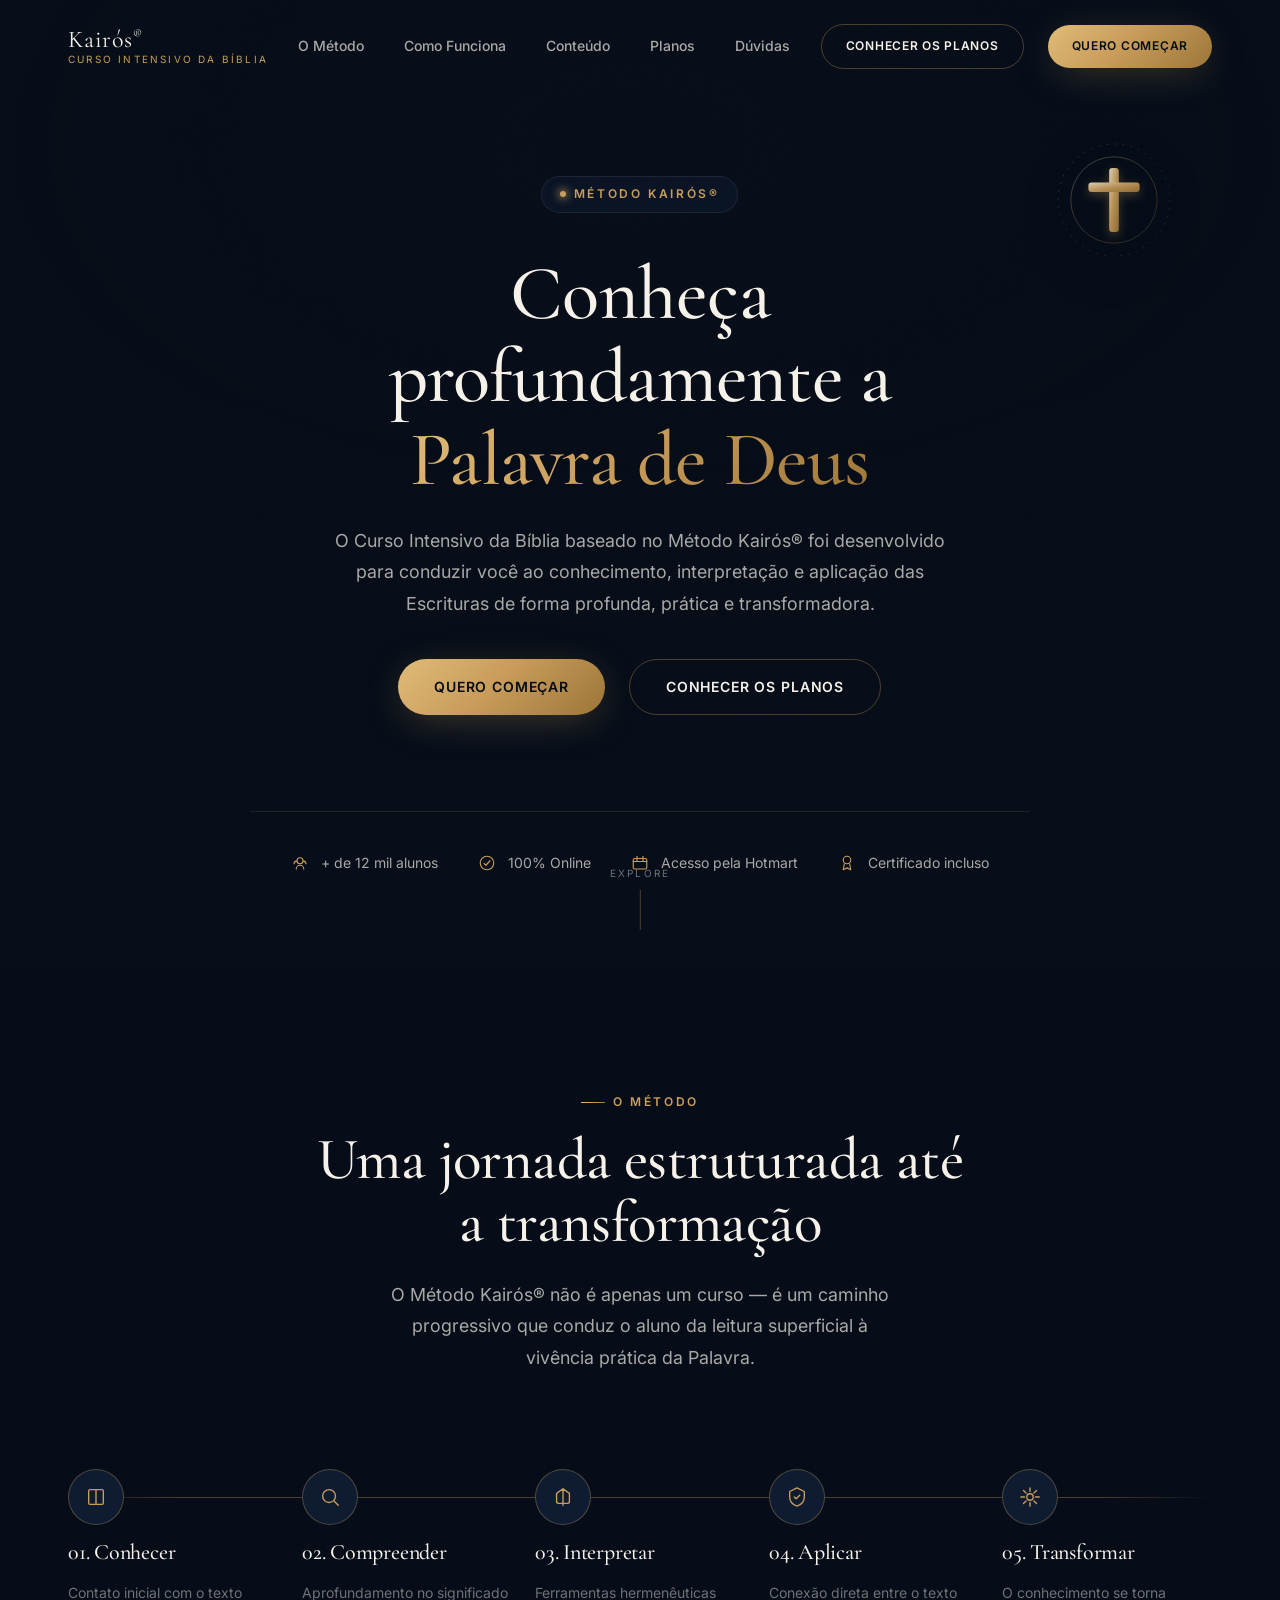
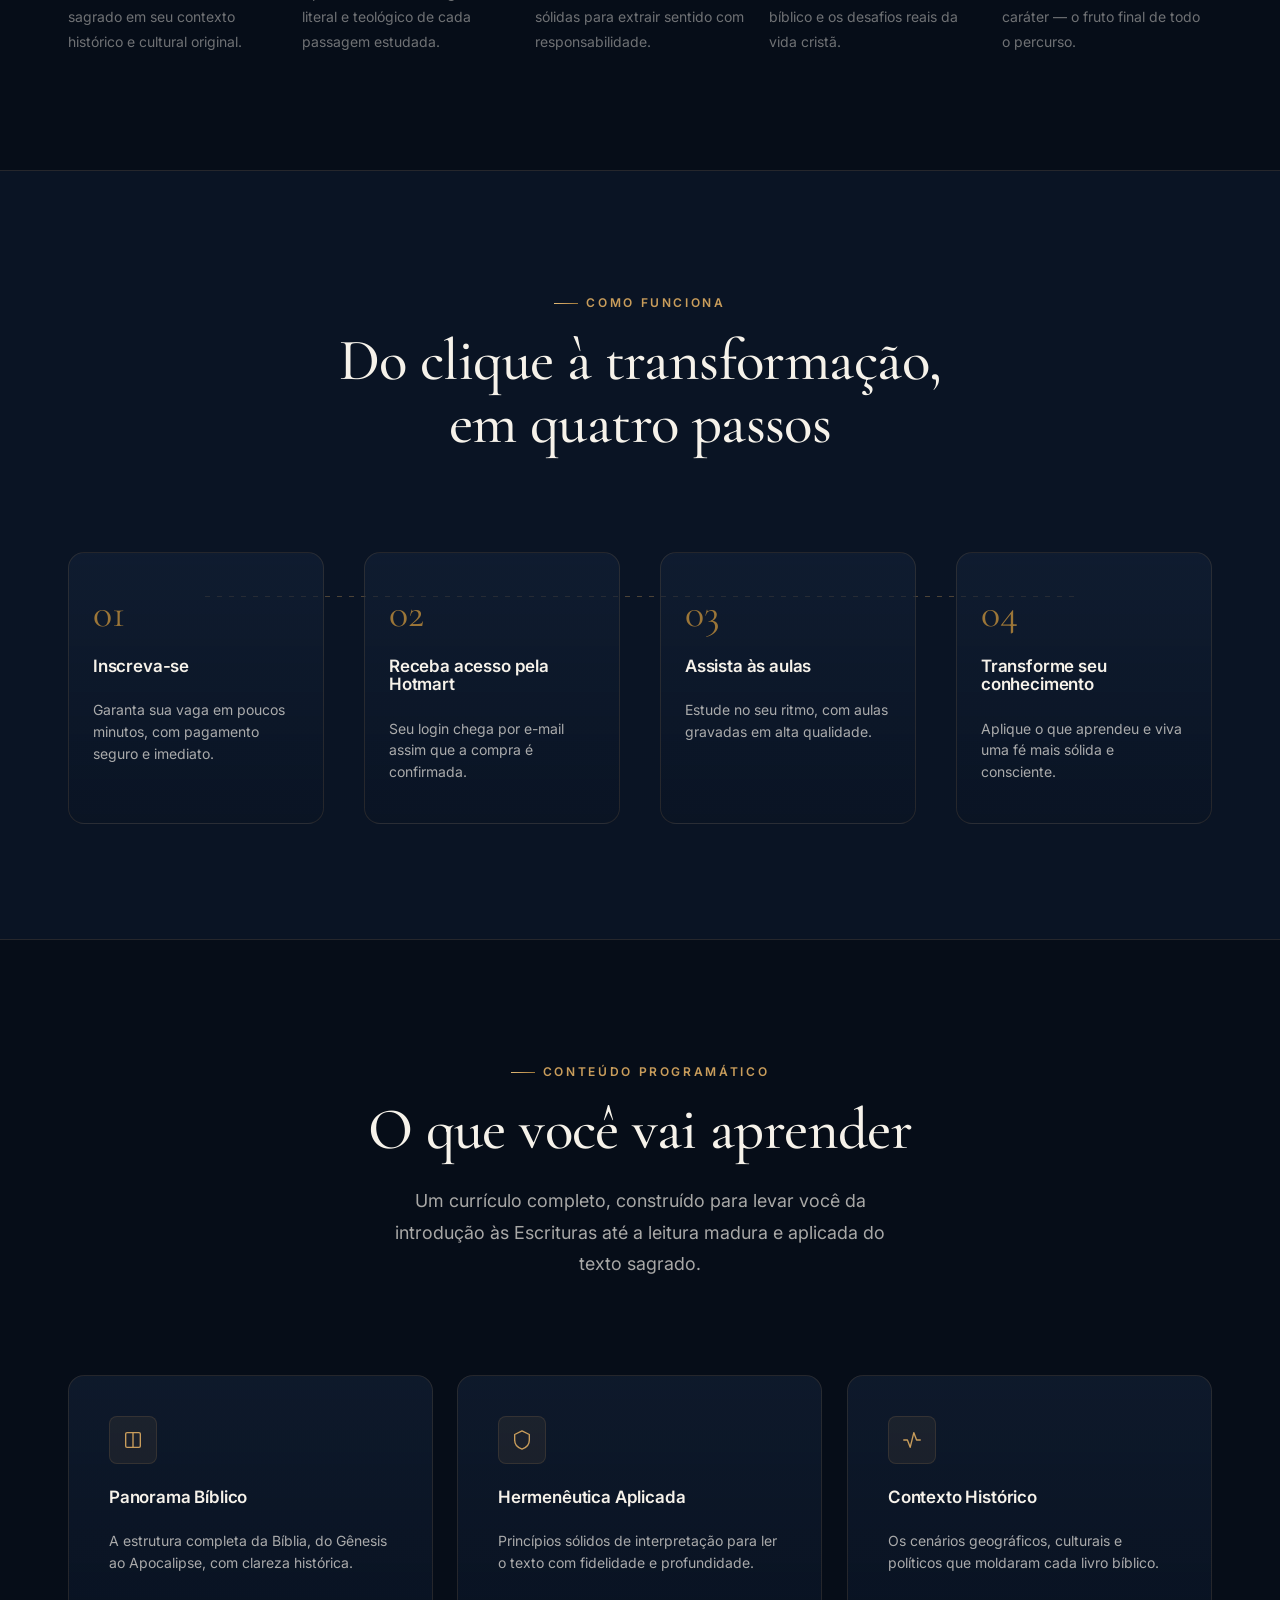
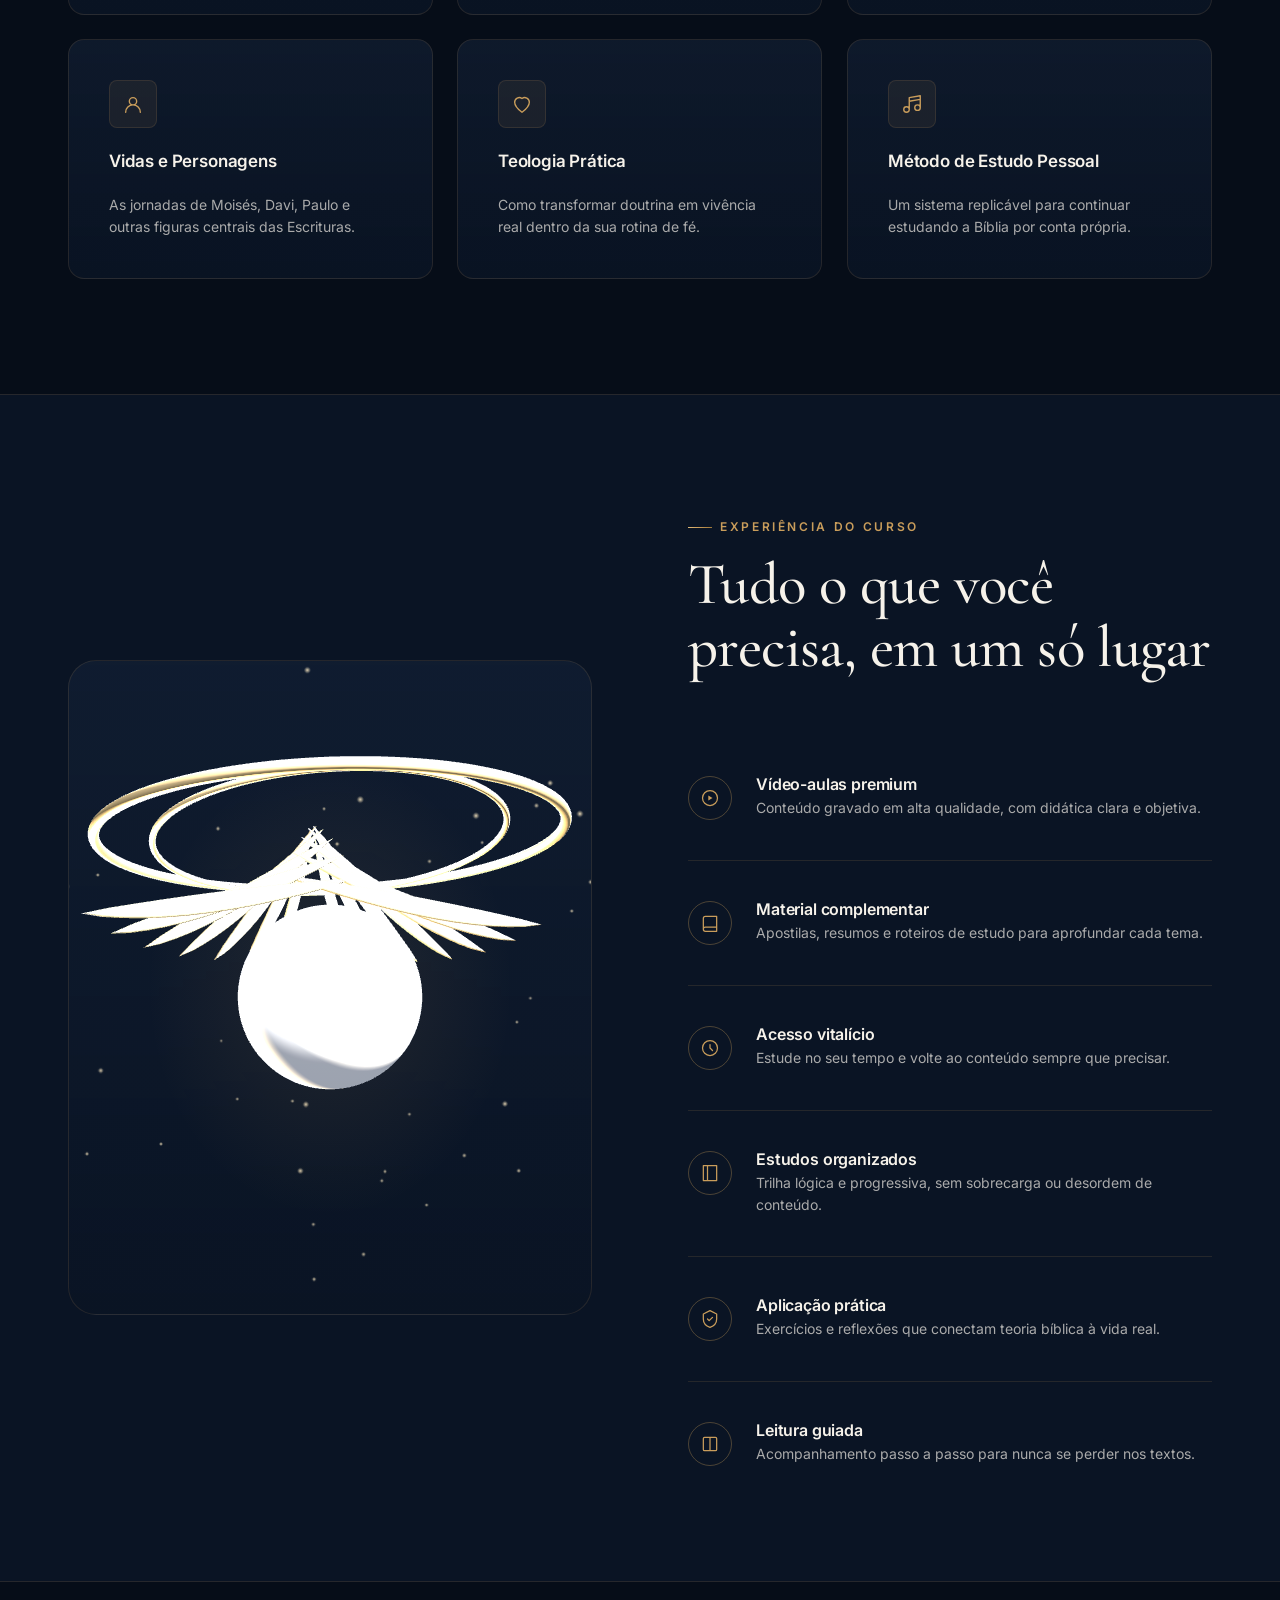
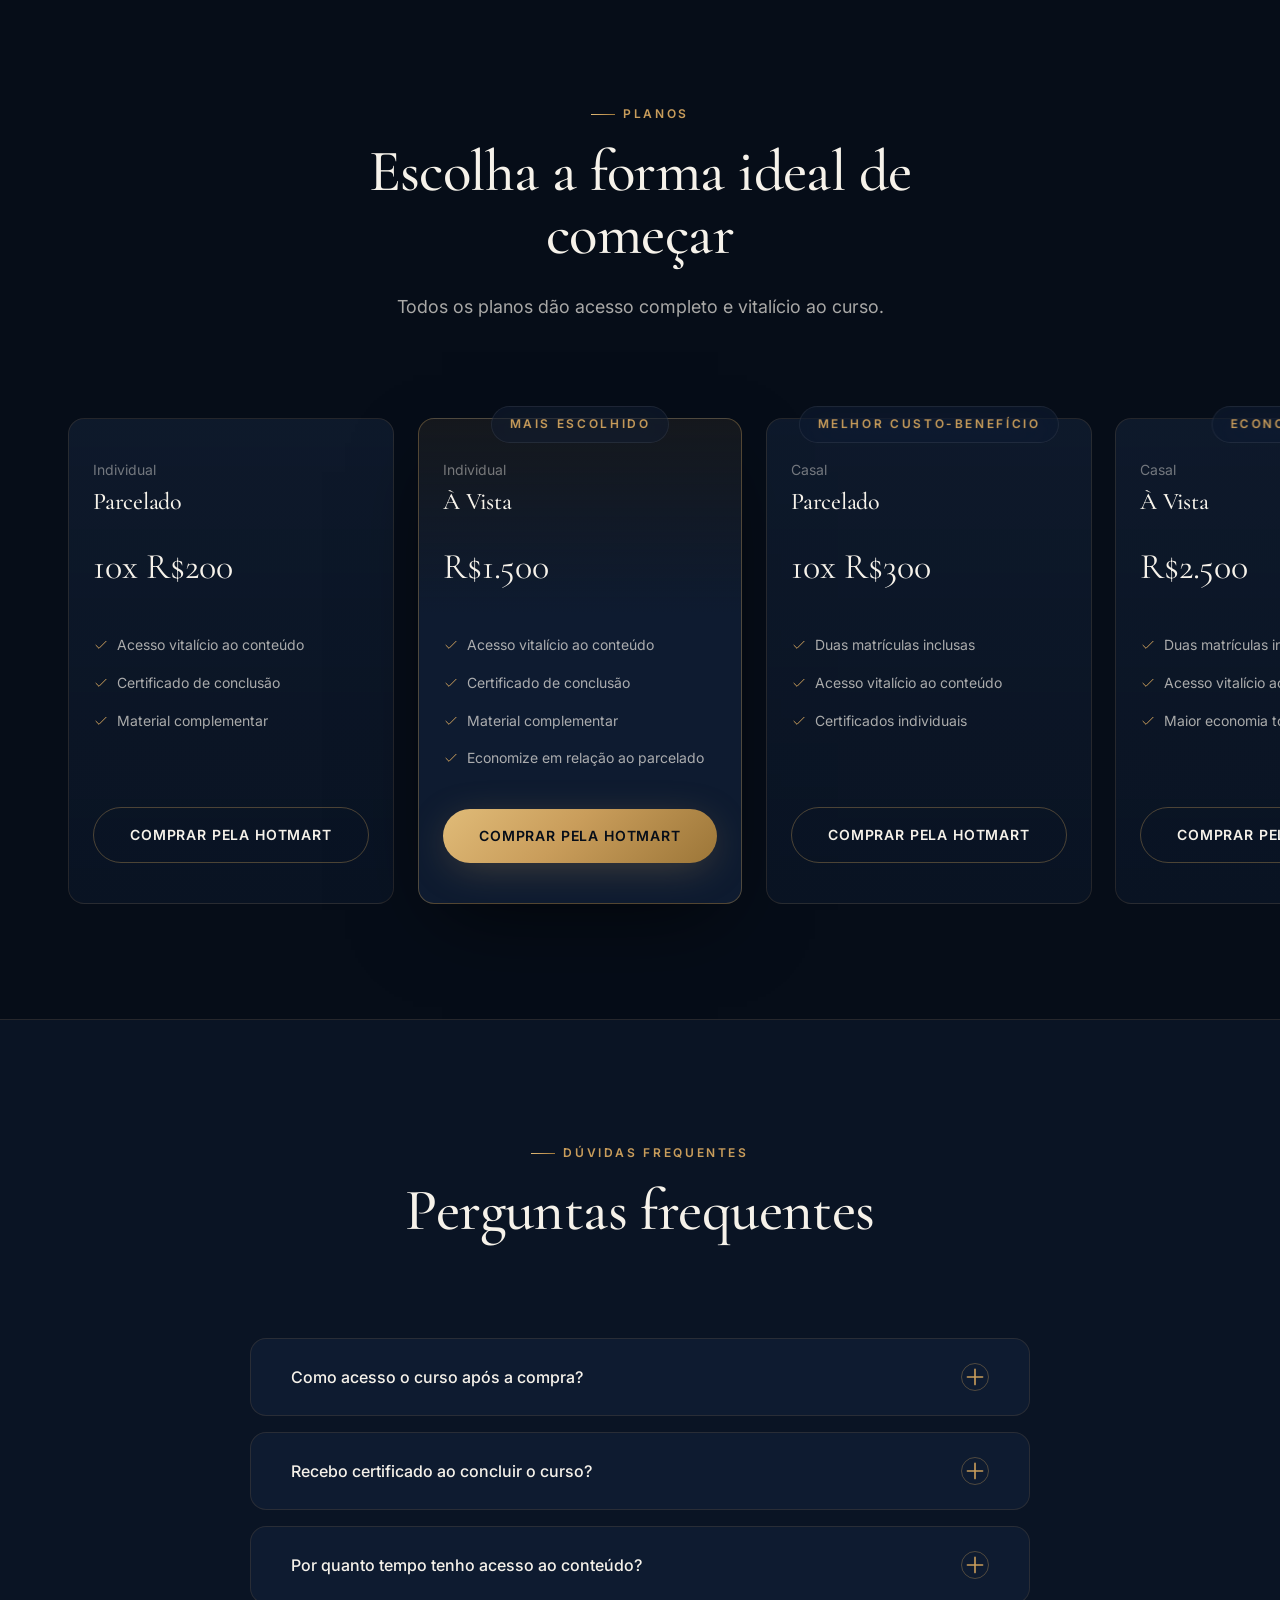
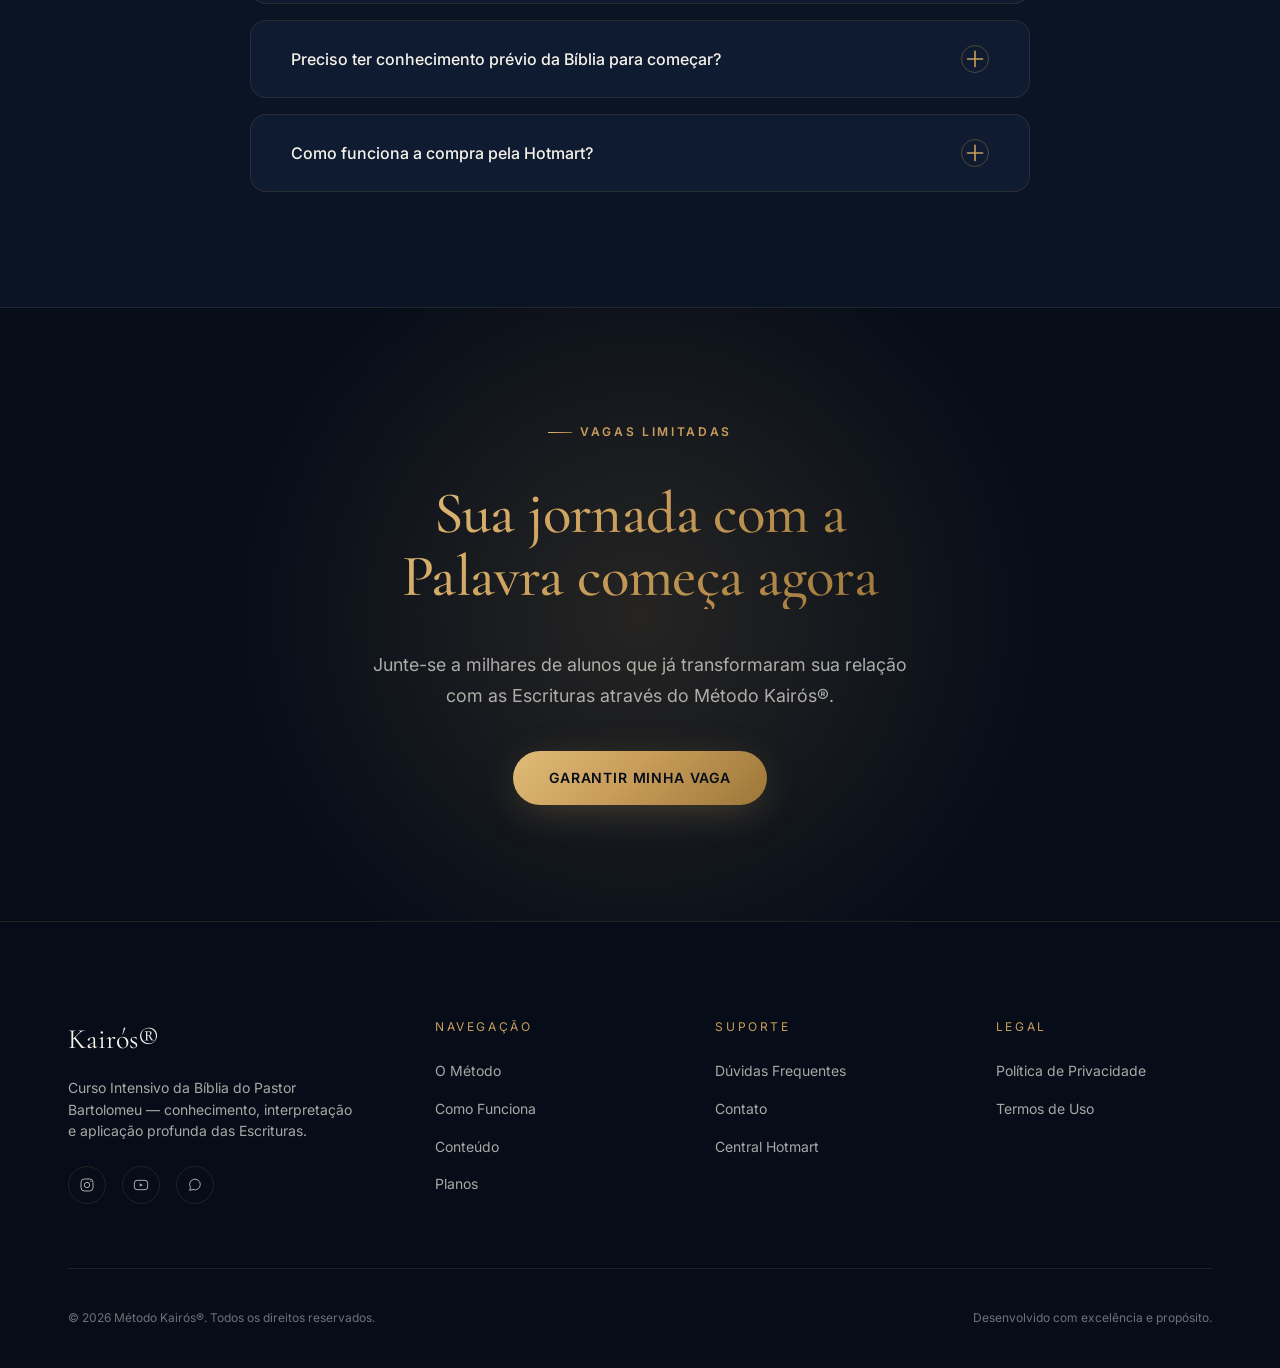
==== commit be6e8450: "anjo que deu errado" ====
--- a/index.htm
+++ b/index.htm
@@ -68,7 +68,7 @@
 <section class="hero">
   <div class="hero__media">
     <video class="hero__video" autoplay muted loop playsinline preload="auto" poster="assets/img/reference.jpeg">
-      <source src="/assent/videos/WhatsApp Video 2026-07-10 at 16.25.49 (1).mp4" type="video/mp4">
+      <source src="assets/video/hero-bg.mp4" type="video/mp4">
     </video>
   </div>
 
@@ -295,22 +295,10 @@
   <div class="u-container">
     <div class="experience__layout">
       <div class="experience__visual experience__visual--spline" data-anim="scale-in">
-        <!-- Elemento 3D — Anjo (Spline Design), via Public URL (plano gratuito)
-             1. Substitua a URL abaixo pela "Public URL" da sua cena no Spline
-                (Export → Public URL → copiar link). Veja as instruções enviadas
-                junto com este código.
-             2. Antes de exportar, defina a cor de fundo da cena em Scene
-                Settings → Background como #060d18 (mesma cor do fundo do site),
-                assim o retângulo do iframe se funde com a página em vez de
-                aparecer preto. -->
-        <iframe
-          src=""
-          title="Elemento 3D — Anjo"
-          frameborder="0"
-          loading="lazy"
-          allow="autoplay; fullscreen"
-          allowfullscreen>
-        </iframe>
+        <!-- Elemento 3D — Anjo estilizado (halo + asas + núcleo de luz),
+             construído com Three.js e renderizado com fundo transparente,
+             sem depender de serviços externos, contas ou marcas d'água. -->
+        <div id="angel3d" class="angel3d" role="img" aria-label="Elemento decorativo 3D de um anjo dourado"></div>
       </div>
 
       <div>
@@ -378,7 +366,7 @@
           <div class="plan__feature"><svg viewBox="0 0 24 24" fill="none" stroke="currentColor" stroke-width="1.5"><path d="M20 6 9 17l-5-5"/></svg>Certificado de conclusão</div>
           <div class="plan__feature"><svg viewBox="0 0 24 24" fill="none" stroke="currentColor" stroke-width="1.5"><path d="M20 6 9 17l-5-5"/></svg>Material complementar</div>
         </div>
-        <a href="https://hotmart.com/pt-br/marketplace/produtos/curso-intensivo-da-biblia-individual-parcelado-em-10x/X106672579I" class="btn btn--ghost btn--block">Comprar pela Hotmart</a>
+        <a href="#" class="btn btn--ghost btn--block">Comprar pela Hotmart</a>
       </div>
 
       <div class="plan card plan--featured" data-anim="fade-up">
@@ -394,7 +382,7 @@
           <div class="plan__feature"><svg viewBox="0 0 24 24" fill="none" stroke="currentColor" stroke-width="1.5"><path d="M20 6 9 17l-5-5"/></svg>Material complementar</div>
           <div class="plan__feature"><svg viewBox="0 0 24 24" fill="none" stroke="currentColor" stroke-width="1.5"><path d="M20 6 9 17l-5-5"/></svg>Economize em relação ao parcelado</div>
         </div>
-        <a href="https://hotmart.com/pt-br/marketplace/produtos/curso-intensivo-da-biblia-individual-a-vista/M106674670S" class="btn btn--gold btn--block">Comprar pela Hotmart</a>
+        <a href="#" class="btn btn--gold btn--block">Comprar pela Hotmart</a>
       </div>
 
       <div class="plan card" data-anim="fade-up">
@@ -409,7 +397,7 @@
           <div class="plan__feature"><svg viewBox="0 0 24 24" fill="none" stroke="currentColor" stroke-width="1.5"><path d="M20 6 9 17l-5-5"/></svg>Acesso vitalício ao conteúdo</div>
           <div class="plan__feature"><svg viewBox="0 0 24 24" fill="none" stroke="currentColor" stroke-width="1.5"><path d="M20 6 9 17l-5-5"/></svg>Certificados individuais</div>
         </div>
-        <a href="https://hotmart.com/pt-br/marketplace/produtos/curso-intensivo-da-biblia-casal-parcelado-em-10x/R106674489T" class="btn btn--ghost btn--block">Comprar pela Hotmart</a>
+        <a href="#" class="btn btn--ghost btn--block">Comprar pela Hotmart</a>
       </div>
 
       <div class="plan card" data-anim="fade-up">
@@ -424,7 +412,7 @@
           <div class="plan__feature"><svg viewBox="0 0 24 24" fill="none" stroke="currentColor" stroke-width="1.5"><path d="M20 6 9 17l-5-5"/></svg>Acesso vitalício ao conteúdo</div>
           <div class="plan__feature"><svg viewBox="0 0 24 24" fill="none" stroke="currentColor" stroke-width="1.5"><path d="M20 6 9 17l-5-5"/></svg>Maior economia total</div>
         </div>
-        <a href="https://hotmart.com/pt-br/marketplace/produtos/casal-a-vista/T106675104K" class="btn btn--ghost btn--block">Comprar pela Hotmart</a>
+        <a href="#" class="btn btn--ghost btn--block">Comprar pela Hotmart</a>
       </div>
     </div>
   </div>
@@ -554,5 +542,7 @@
 
 <script src="js/animations.js"></script>
 <script src="js/main.js"></script>
+<script src="js/vendor/three.min.js"></script>
+<script src="js/angel-3d.js"></script>
 </body>
 </html>
--- a/css/sections.css
+++ b/css/sections.css
@@ -227,11 +227,10 @@
 
 .experience__visual .book-3d { width: 55%; }
 
-/* ---- Visual 3D via Spline (substitui a Bíblia SVG) ----
-   Embed gratuito via iframe (Public URL). Como o iframe carrega uma página
-   separada, não existe transparência real — por isso o fundo da cena deve
-   ser configurado no editor Spline com a MESMA cor do --bg-surface-alt do
-   site (#060d18), fazendo o retângulo se fundir com a página. */
+/* ---- Visual 3D via Three.js (substitui a Bíblia SVG / iframe Spline) ----
+   Renderer com fundo transparente (alpha:true no JS) — o degradê e o glow
+   dourado abaixo aparecem por trás do anjo 3D naturalmente, sem truques
+   de cor sólida nem dependência de serviços externos. */
 .experience__visual--spline {
   background: var(--grad-surface);
 }
@@ -247,13 +246,17 @@
   z-index: 0;
 }
 
-.experience__visual--spline iframe {
+.angel3d {
   position: relative;
   z-index: 1;
   width: 100%;
   height: 100%;
-  border: none;
-  background: transparent;
+}
+
+.angel3d canvas {
+  display: block;
+  width: 100% !important;
+  height: 100% !important;
 }
 
 .experience__list { display: flex; flex-direction: column; gap: var(--space-lg); }
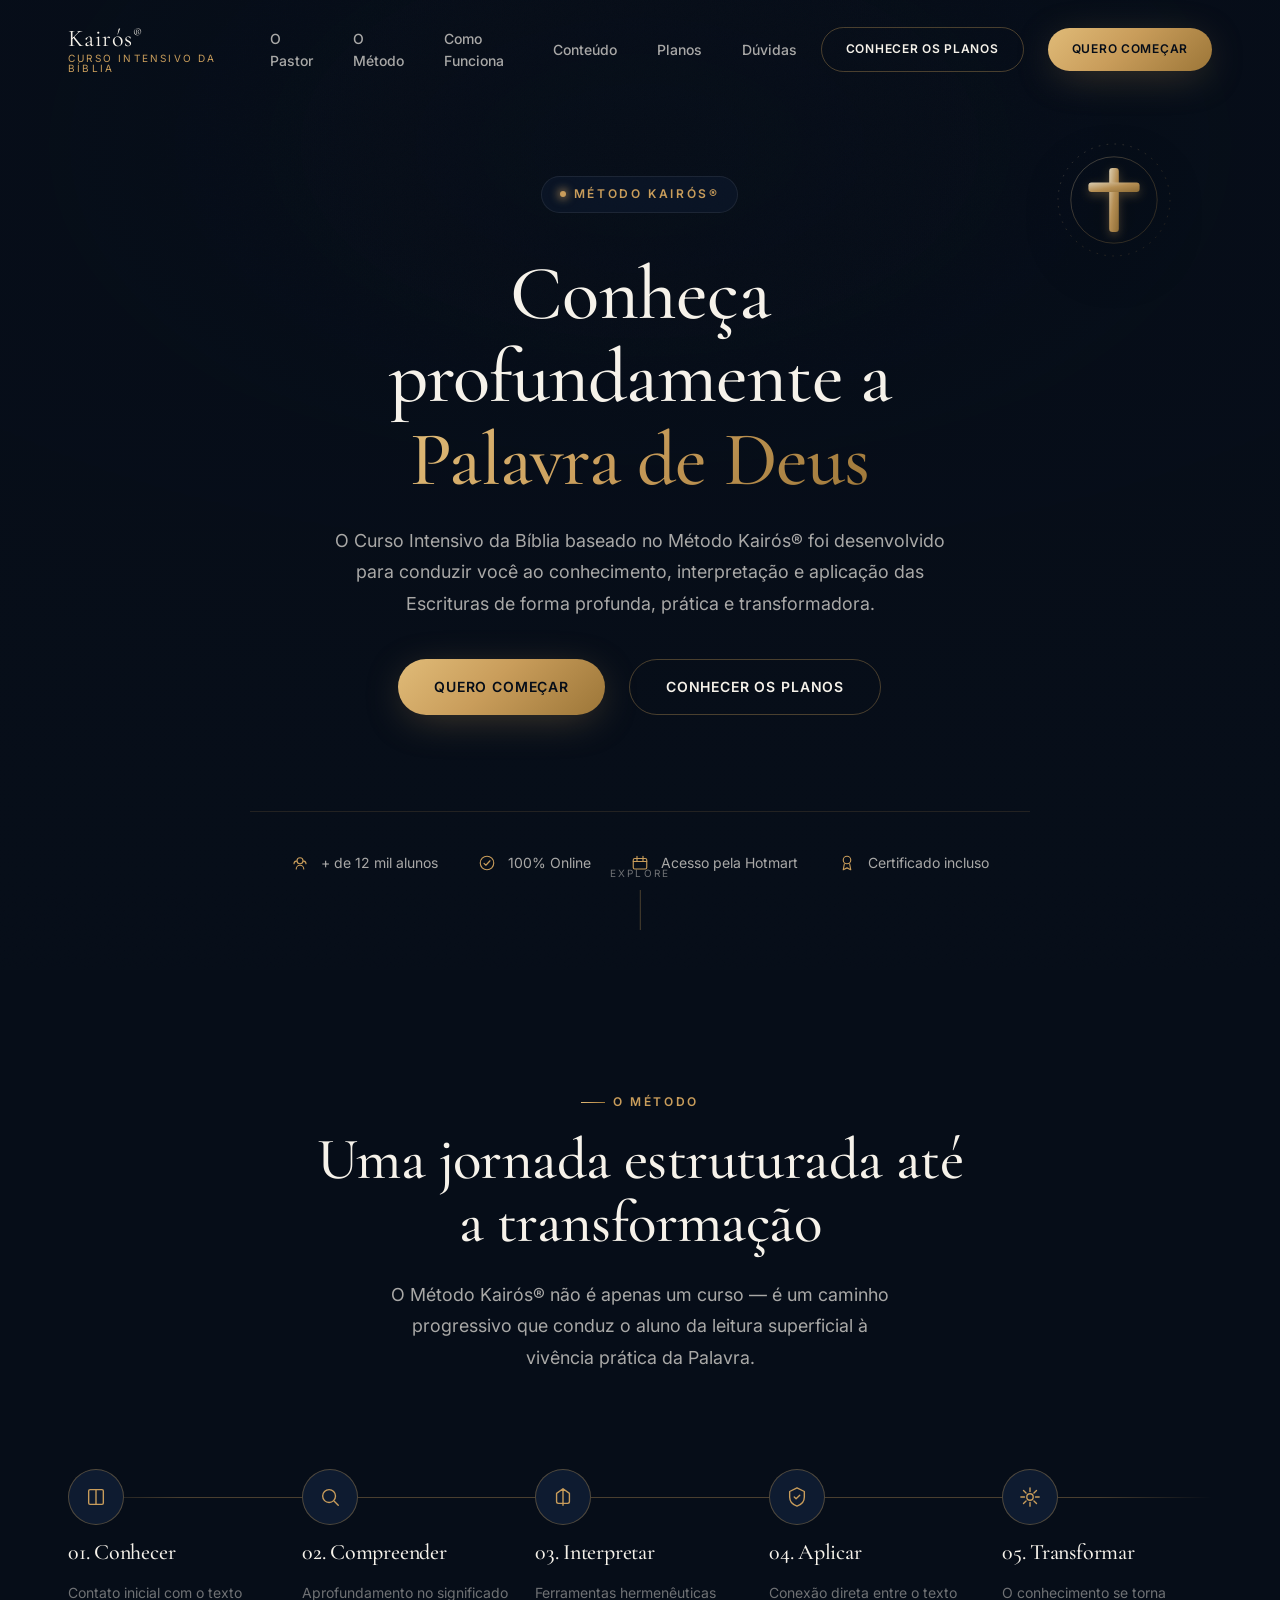
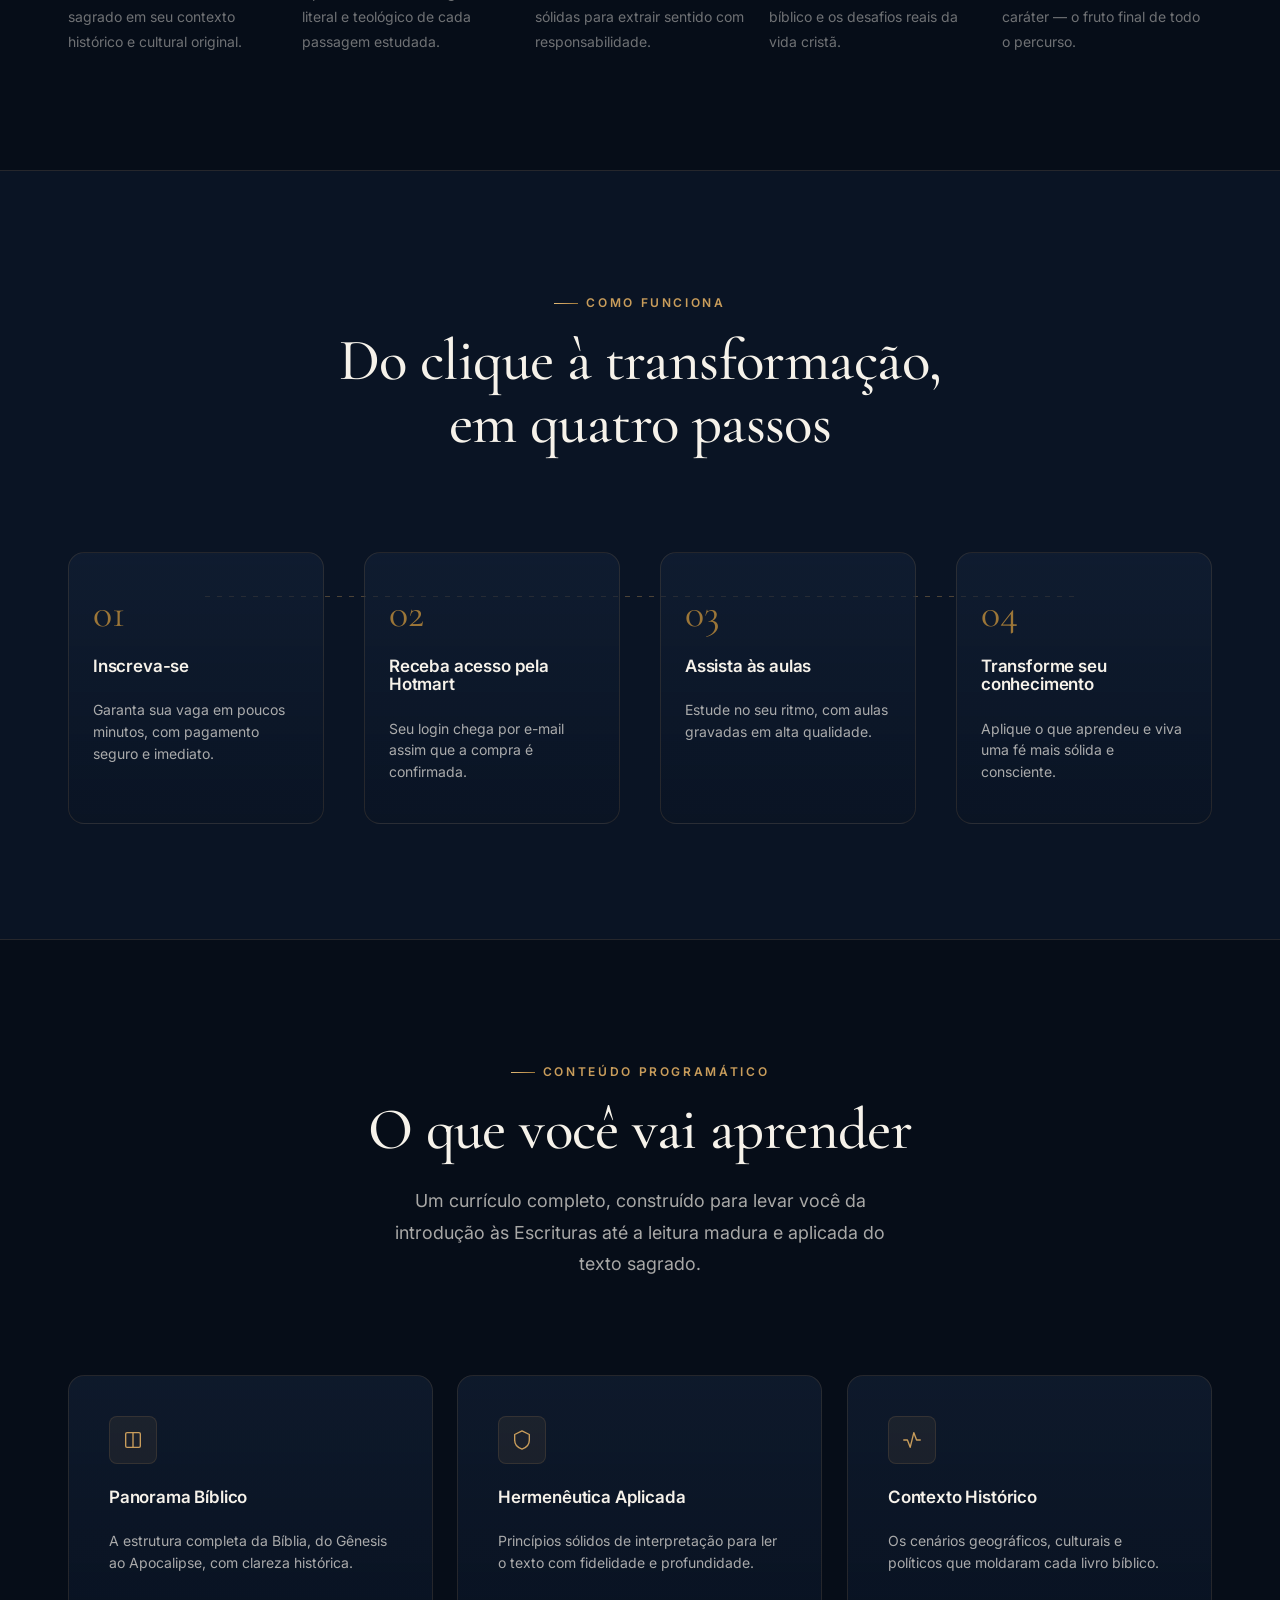
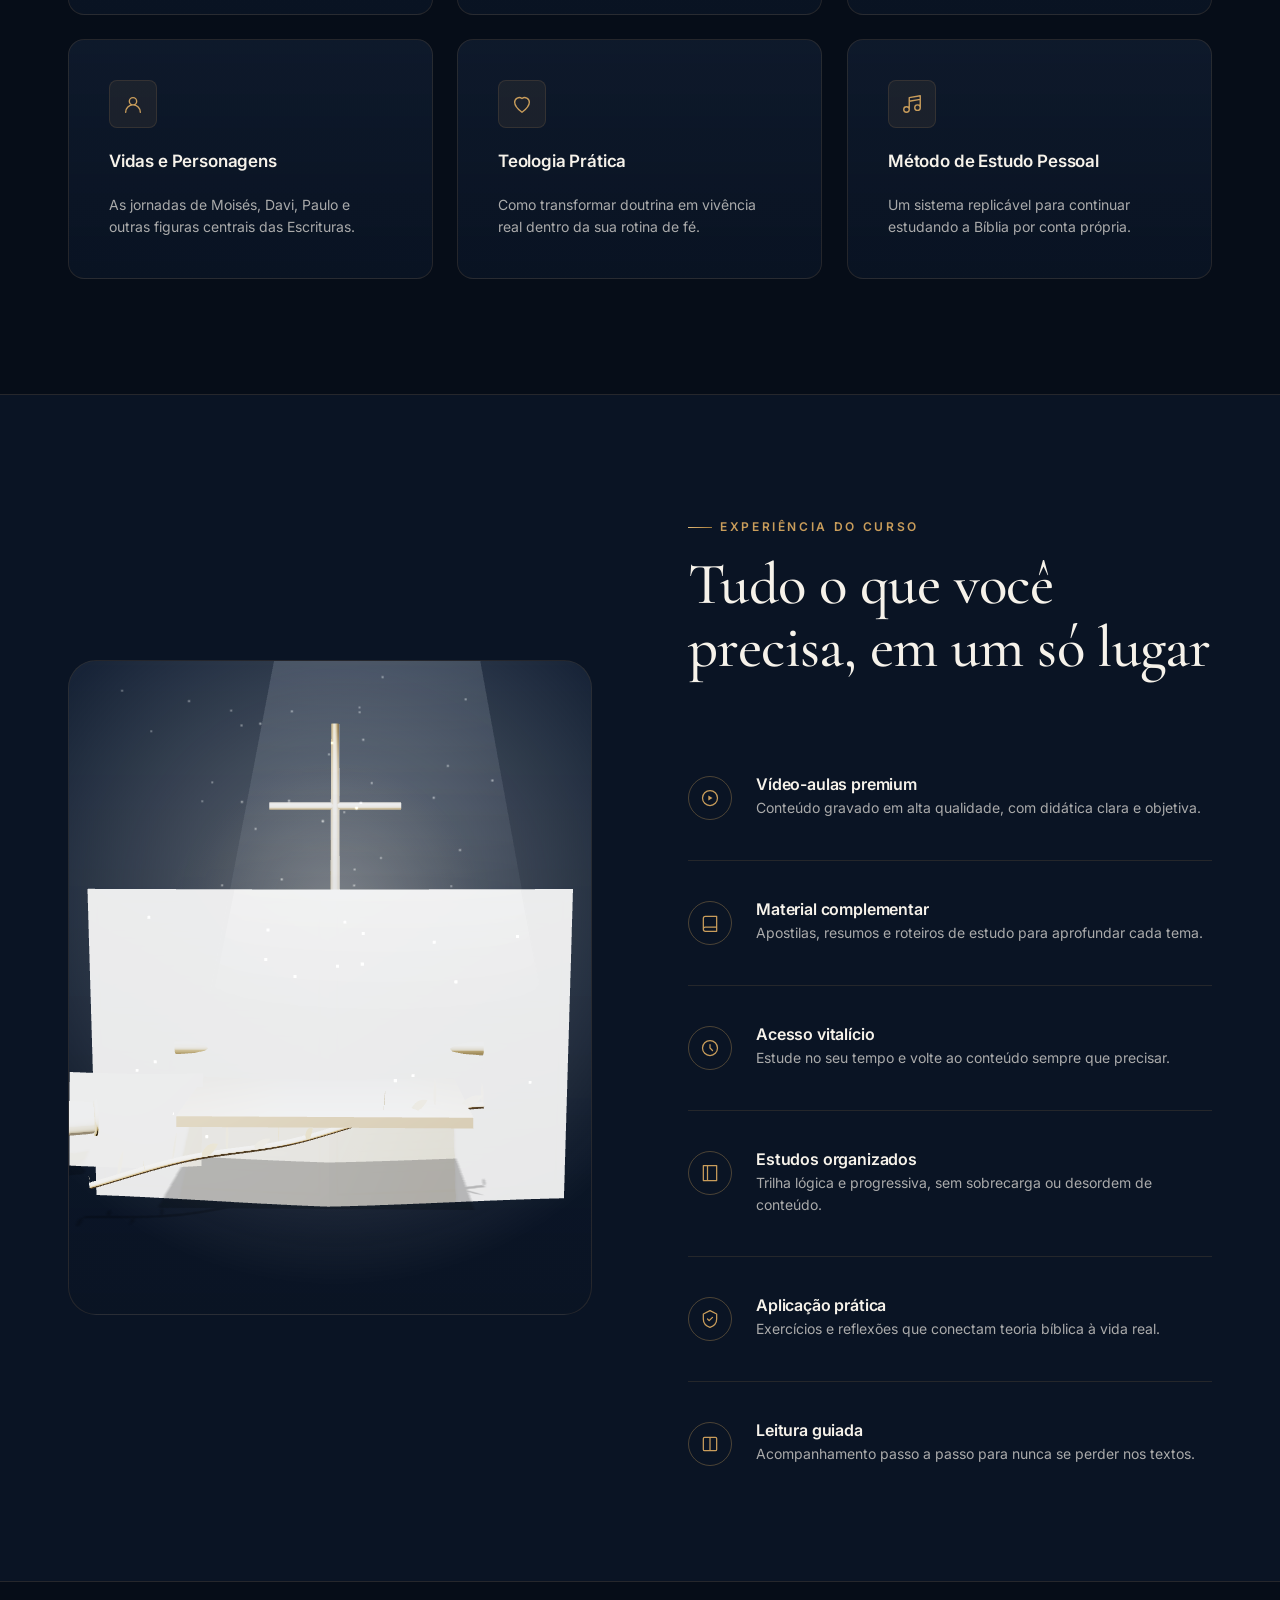
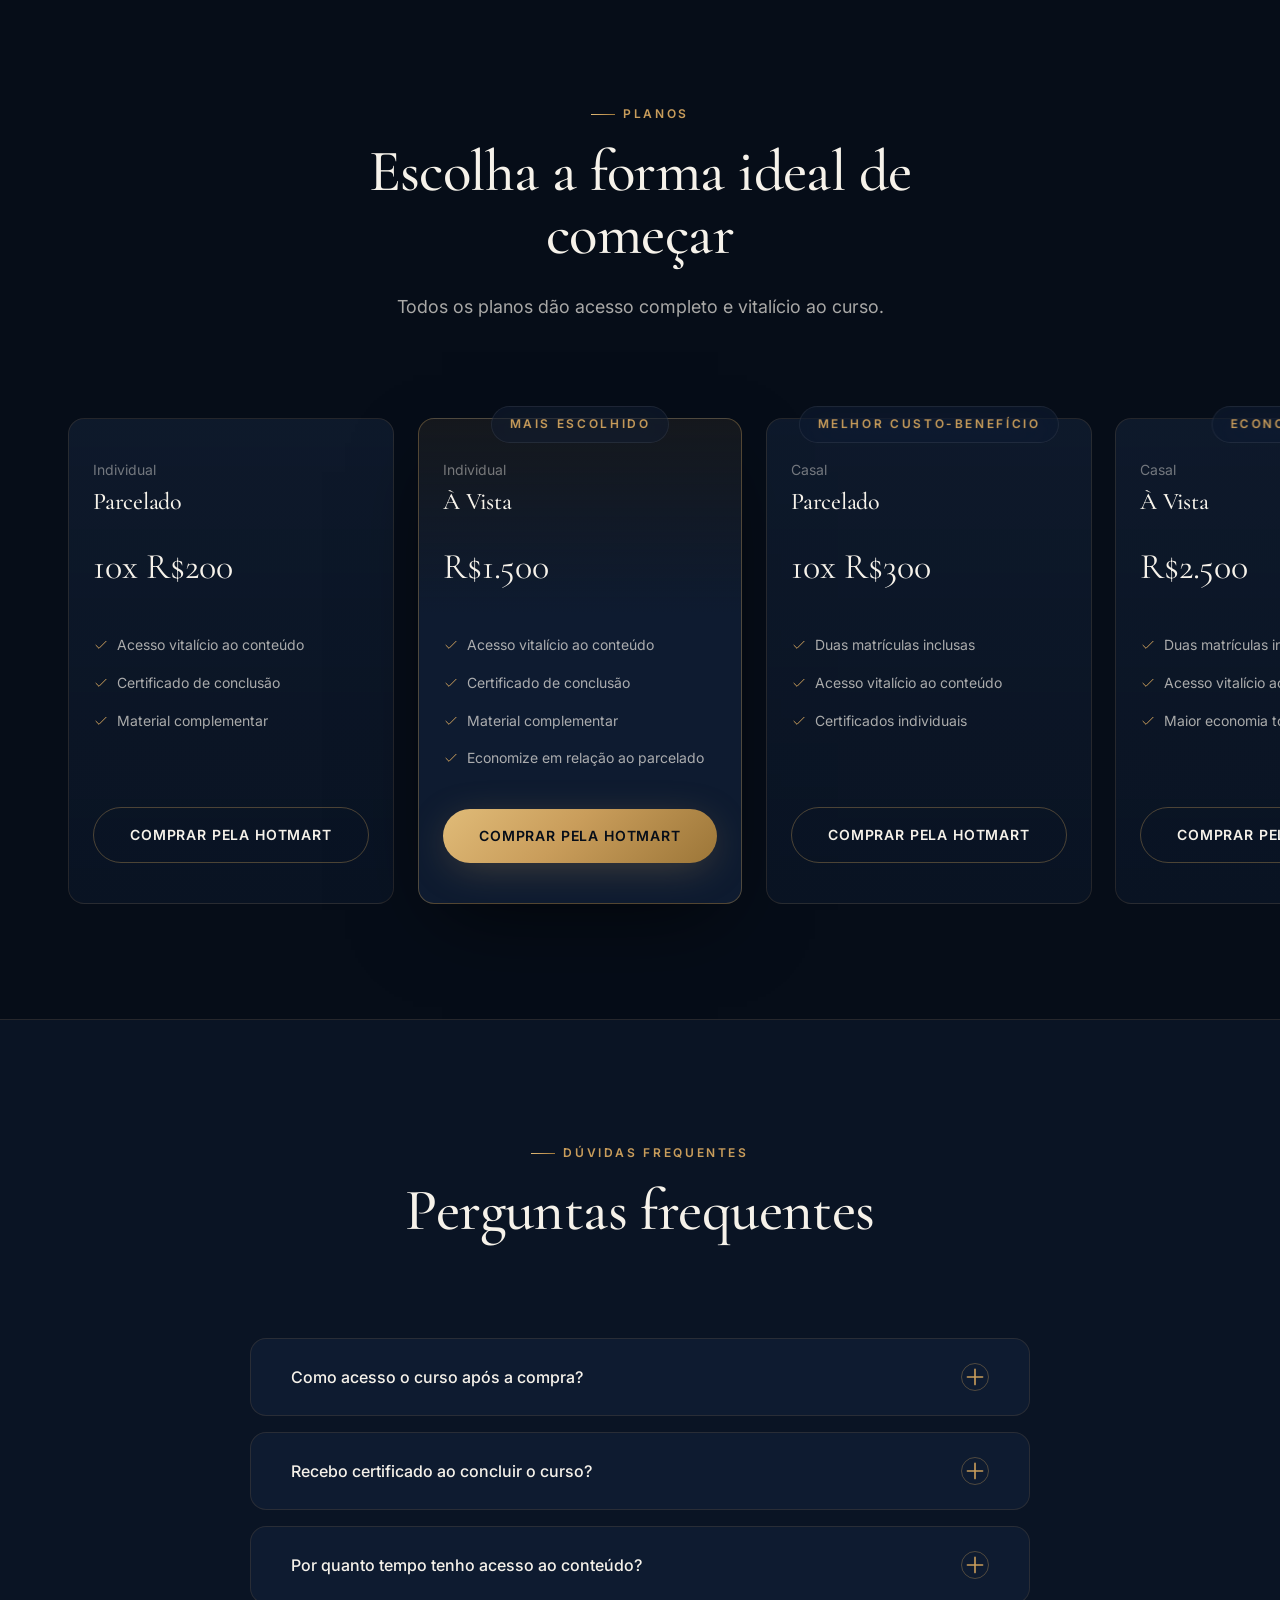
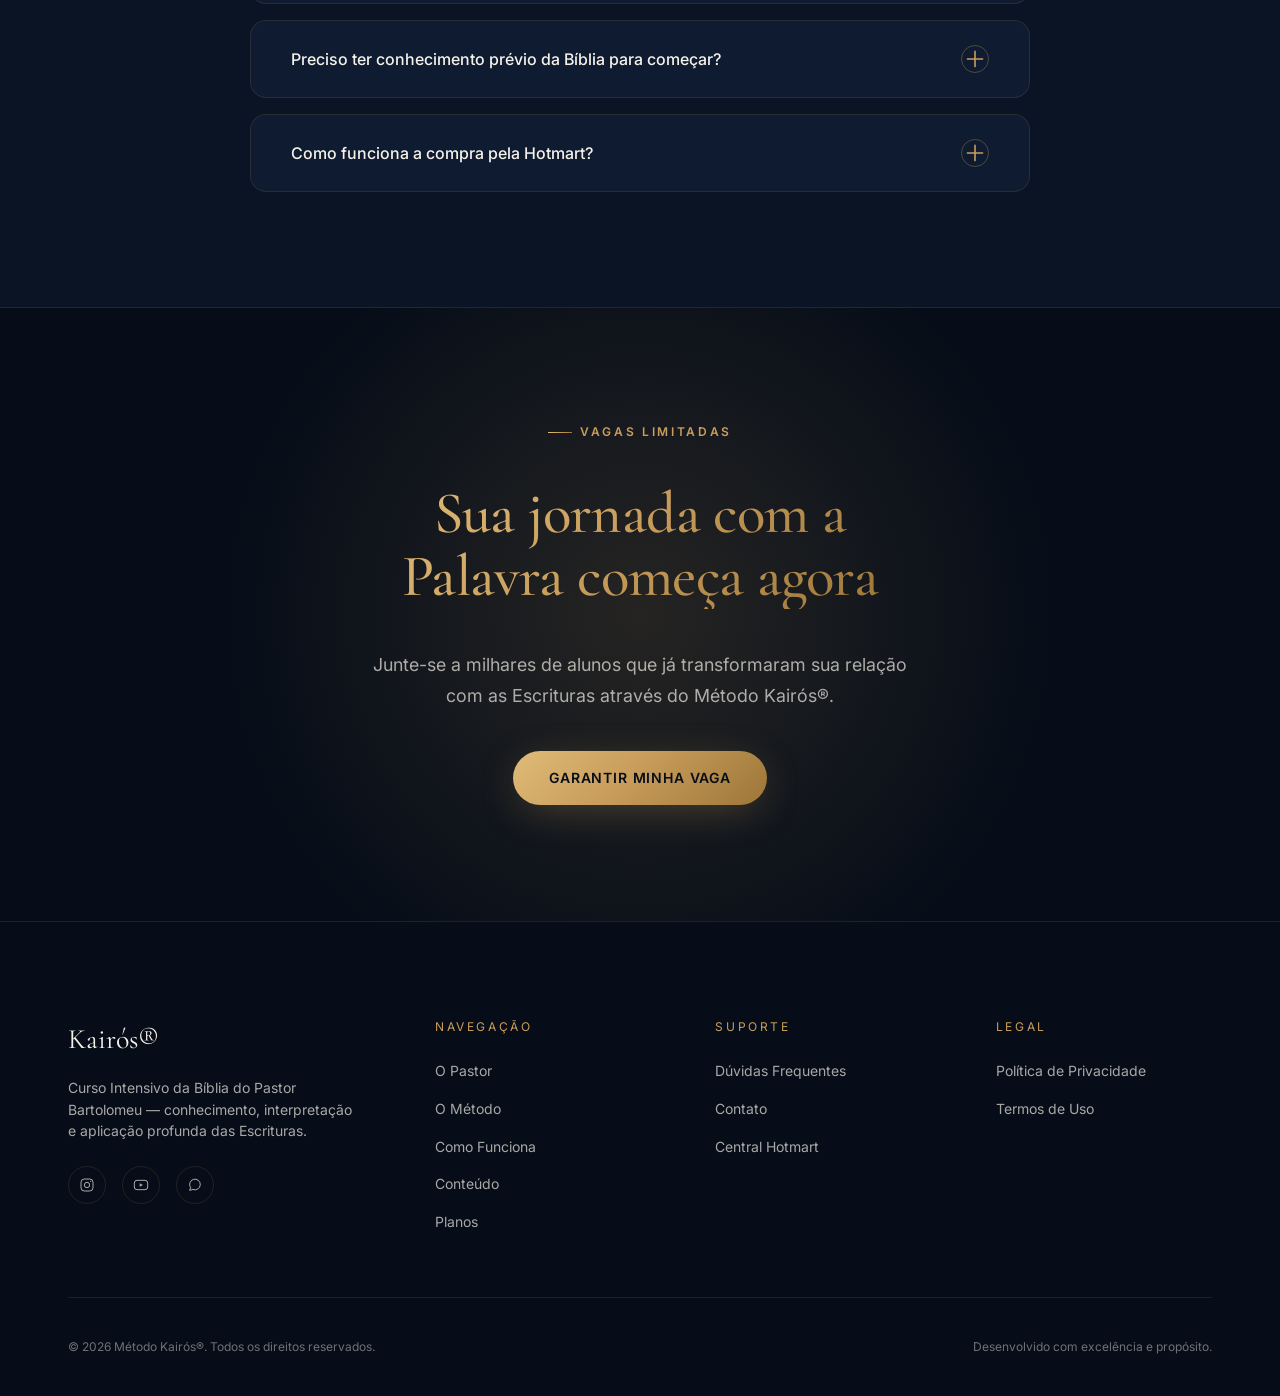
==== commit ec5e56b4: "criação da pagina sobre" ====
--- a/index.htm
+++ b/index.htm
@@ -18,13 +18,13 @@
 <link href="https://fonts.googleapis.com/css2?family=Cormorant+Garamond:wght@400;500;600;700&family=Inter:wght@400;500;600;700;800&display=swap" rel="stylesheet">
 
 <!-- Folhas de estilo — carregadas em ordem de cascata intencional -->
-<link rel="stylesheet" href="css/variables.css">
-<link rel="stylesheet" href="css/reset.css">
-<link rel="stylesheet" href="css/base.css">
-<link rel="stylesheet" href="css/components.css">
-<link rel="stylesheet" href="css/nav.css">
-<link rel="stylesheet" href="css/hero.css">
-<link rel="stylesheet" href="css/sections.css">
+<link rel="stylesheet" href="/css/variables.css">
+<link rel="stylesheet" href="/css/reset.css">
+<link rel="stylesheet" href="/css/base.css">
+<link rel="stylesheet" href="/css/components.css">
+<link rel="stylesheet" href="/css/nav.css">
+<link rel="stylesheet" href="/css/hero.css">
+<link rel="stylesheet" href="/css/sections.css">
 <link rel="stylesheet" href="css/animations.css">
 </head>
 <body>
@@ -43,6 +43,7 @@
     </a>
 
     <nav class="nav__links" id="navLinks" aria-label="Navegação principal">
+      <a href="sobre.html" class="nav__link">O Pastor</a>
       <a href="#metodo" class="nav__link">O Método</a>
       <a href="#como-funciona" class="nav__link">Como Funciona</a>
       <a href="#aprendizado" class="nav__link">Conteúdo</a>
@@ -68,7 +69,7 @@
 <section class="hero">
   <div class="hero__media">
     <video class="hero__video" autoplay muted loop playsinline preload="auto" poster="assets/img/reference.jpeg">
-      <source src="assets/video/hero-bg.mp4" type="video/mp4">
+      <source src="/assent/videos/lv_0_20260710162515 (1).mp4 type="video/mp4">
     </video>
   </div>
 
@@ -508,6 +509,7 @@
       <div>
         <div class="footer__col-title">Navegação</div>
         <div class="footer__links">
+          <a href="sobre.html">O Pastor</a>
           <a href="#metodo">O Método</a>
           <a href="#como-funciona">Como Funciona</a>
           <a href="#aprendizado">Conteúdo</a>
@@ -540,9 +542,9 @@
   </div>
 </footer>
 
-<script src="js/animations.js"></script>
-<script src="js/main.js"></script>
-<script src="js/vendor/three.min.js"></script>
-<script src="js/angel-3d.js"></script>
+<script src="/js/animations.js"></script>
+<script src="/js/main.js"></script>
+<script src="/js/vendor/three.min.js"></script>
+<script src="/js/bible-3d.js"></script>
 </body>
 </html>
--- a/css/nav.css
+++ b/css/nav.css
@@ -76,6 +76,13 @@
 .nav__link:hover { color: var(--text-primary); }
 .nav__link:hover::after { width: 100%; }
 
+.nav__link[aria-current="page"] {
+  color: var(--text-gold);
+}
+.nav__link[aria-current="page"]::after {
+  width: 100%;
+}
+
 .nav__actions {
   display: flex;
   align-items: center;
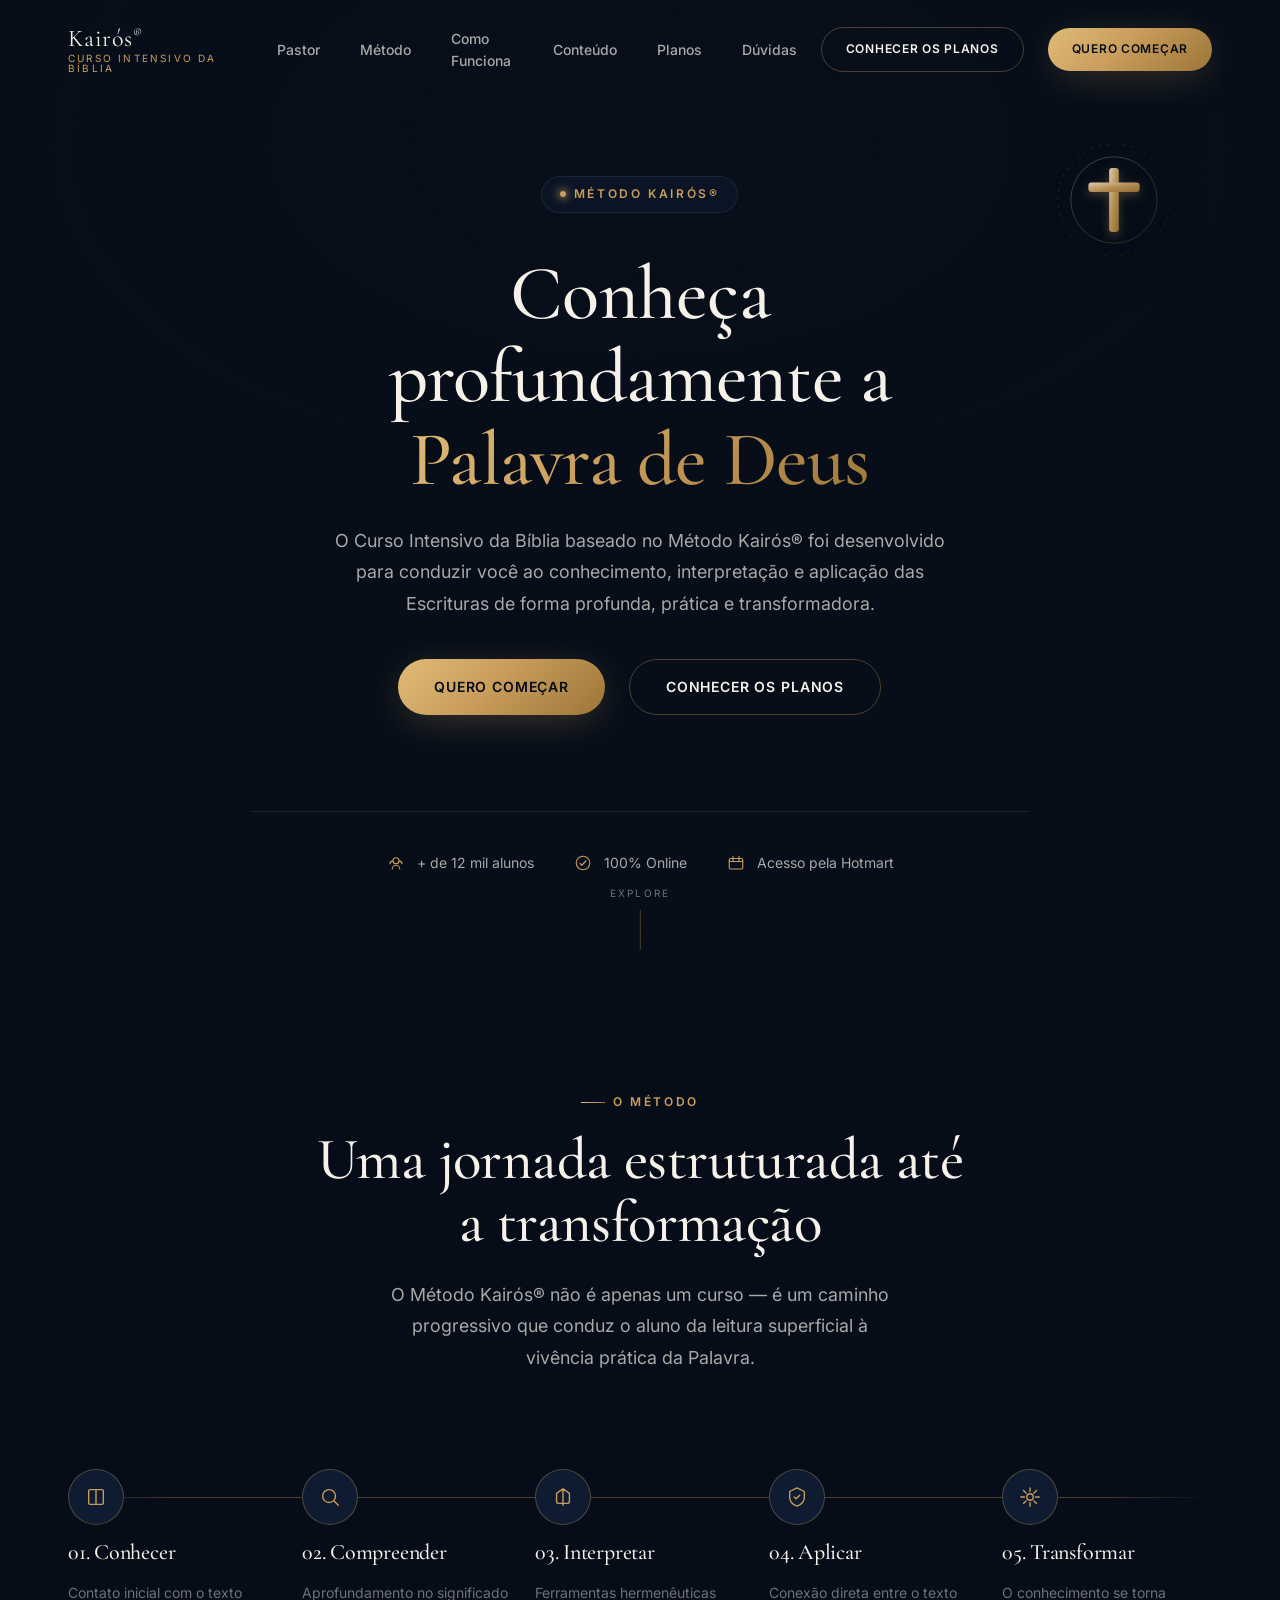
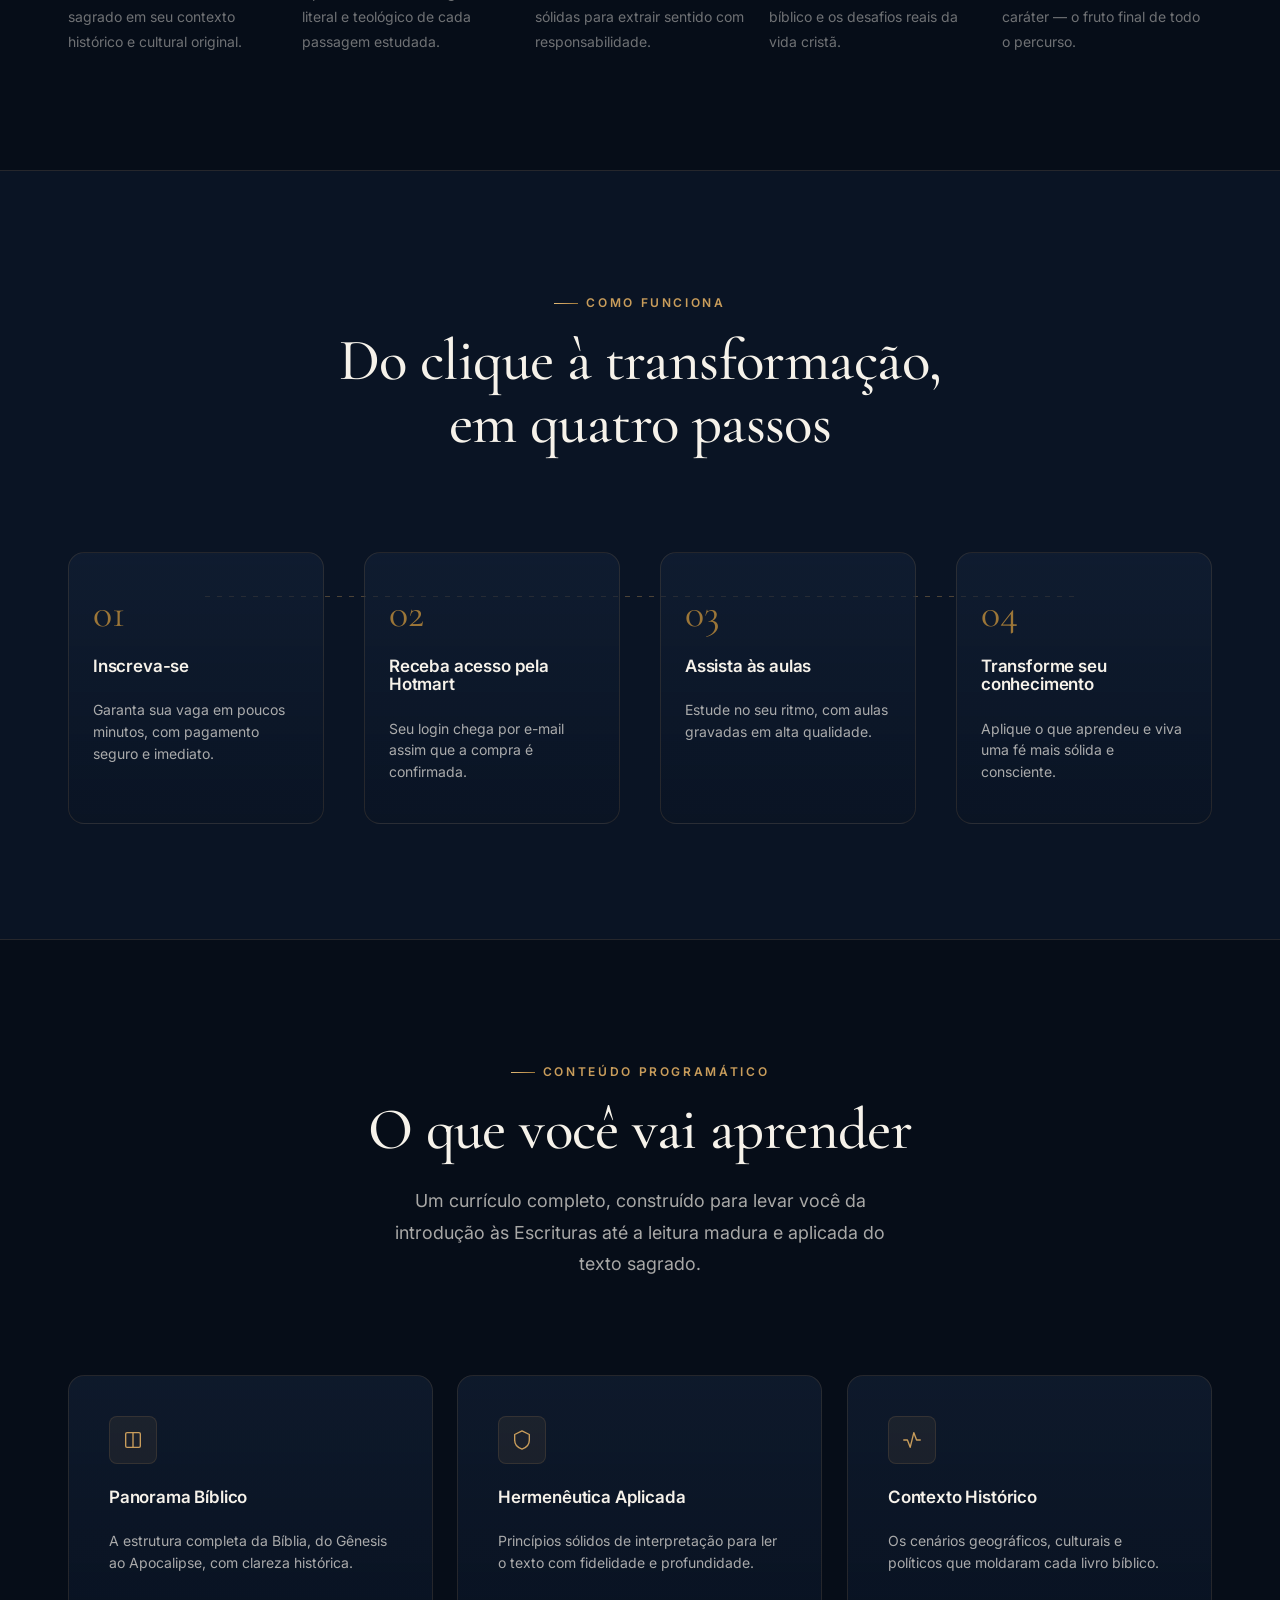
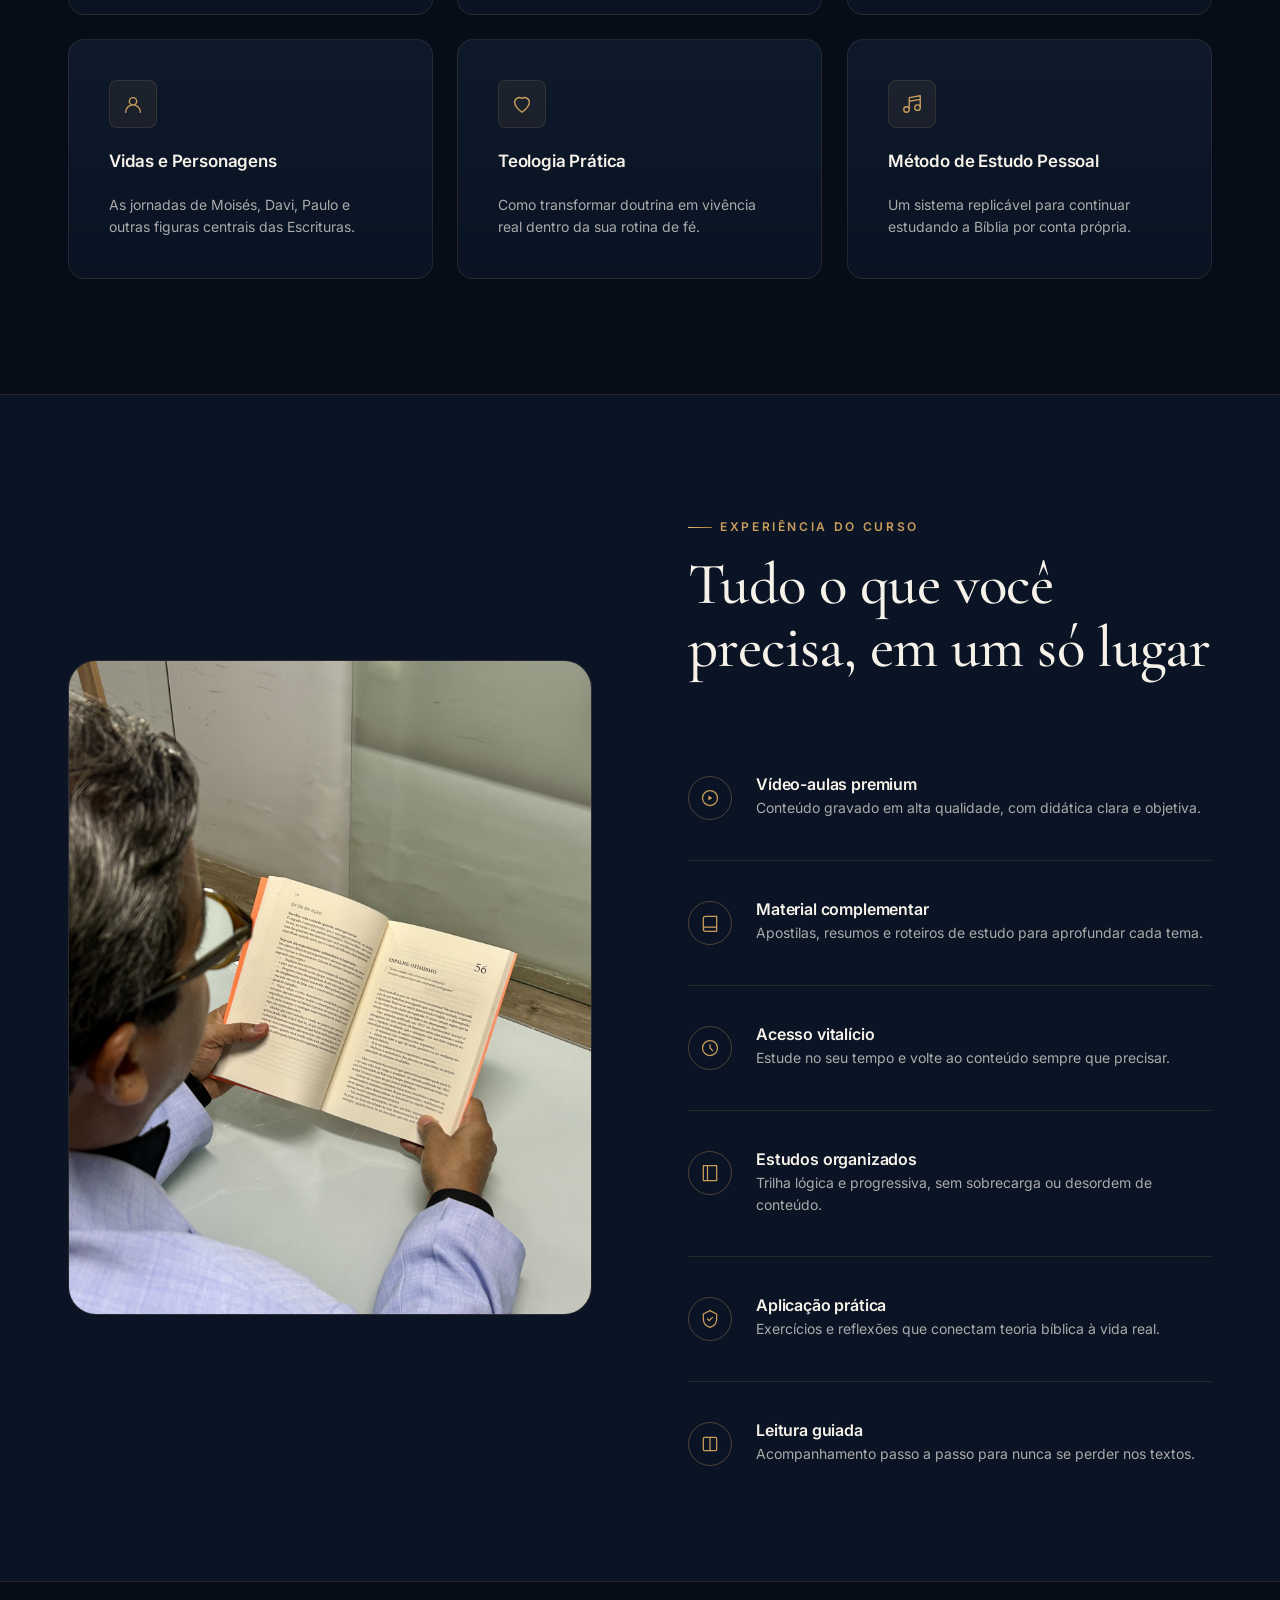
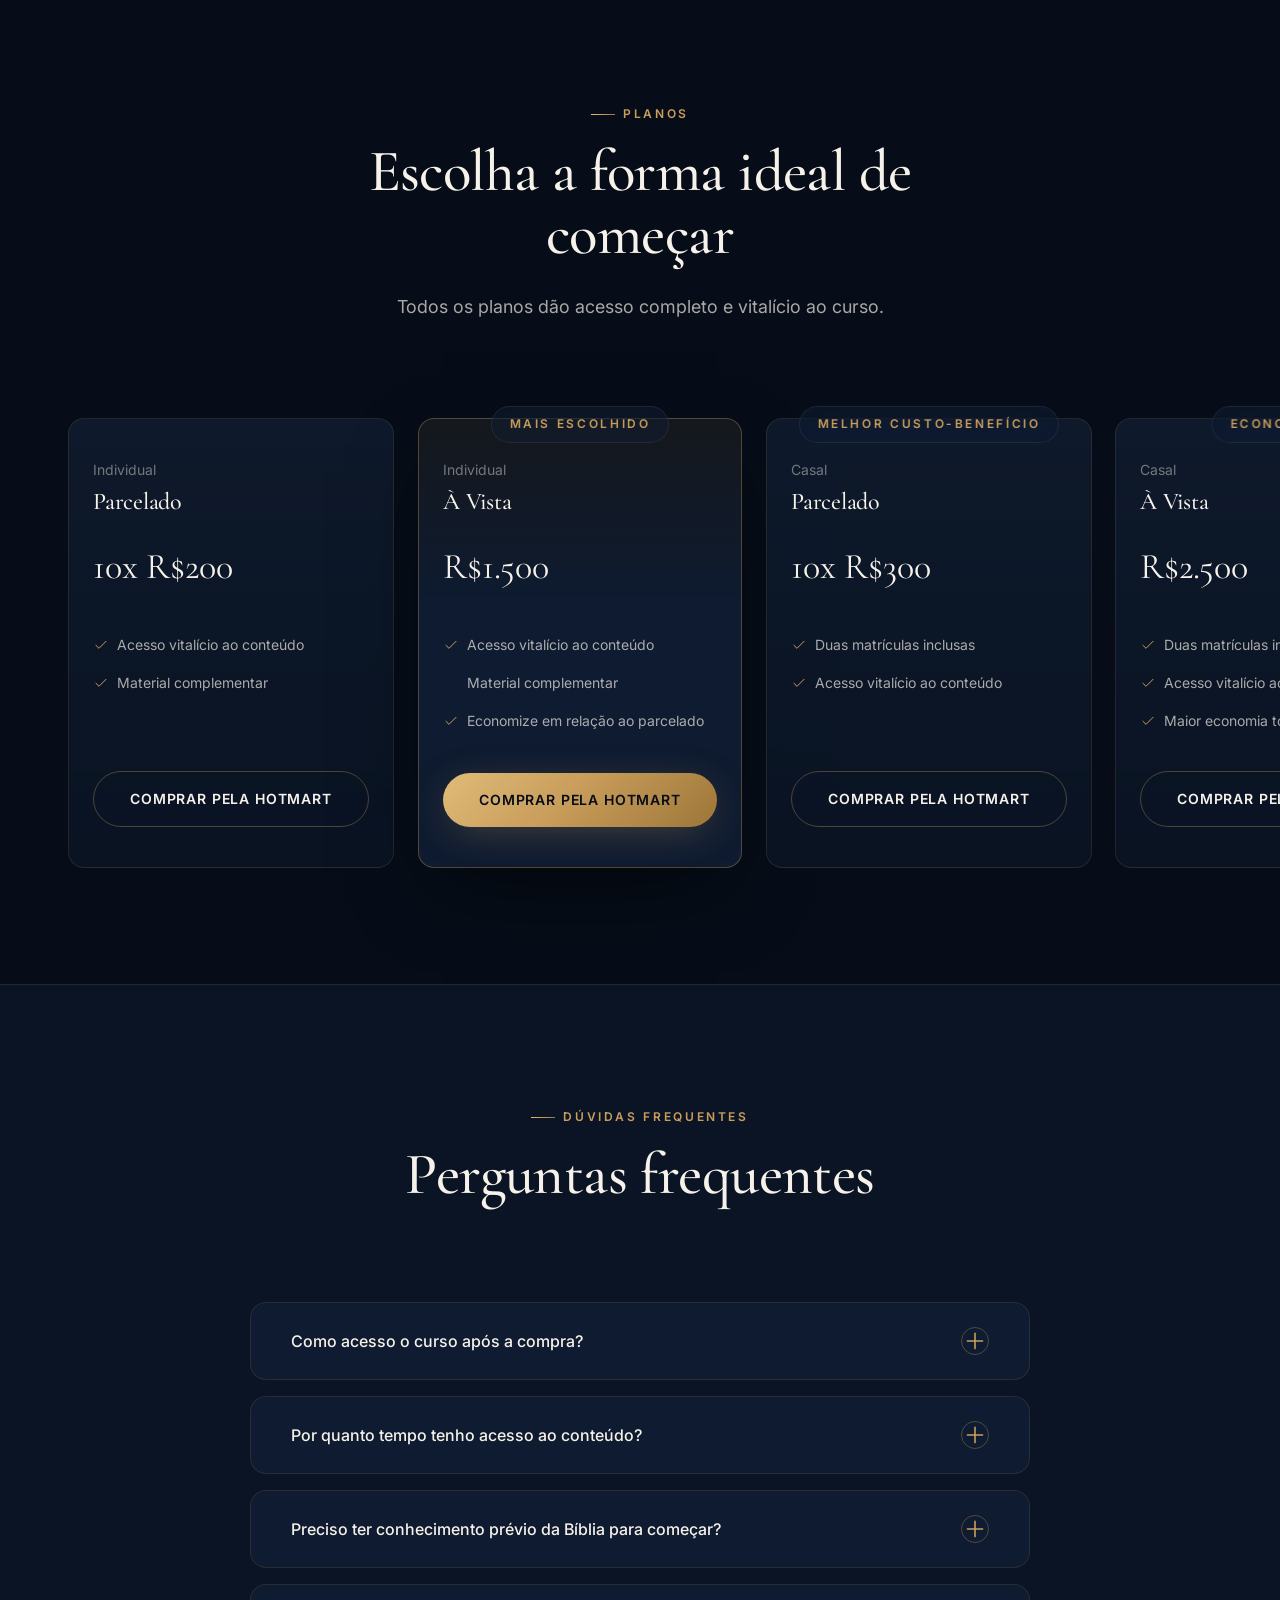
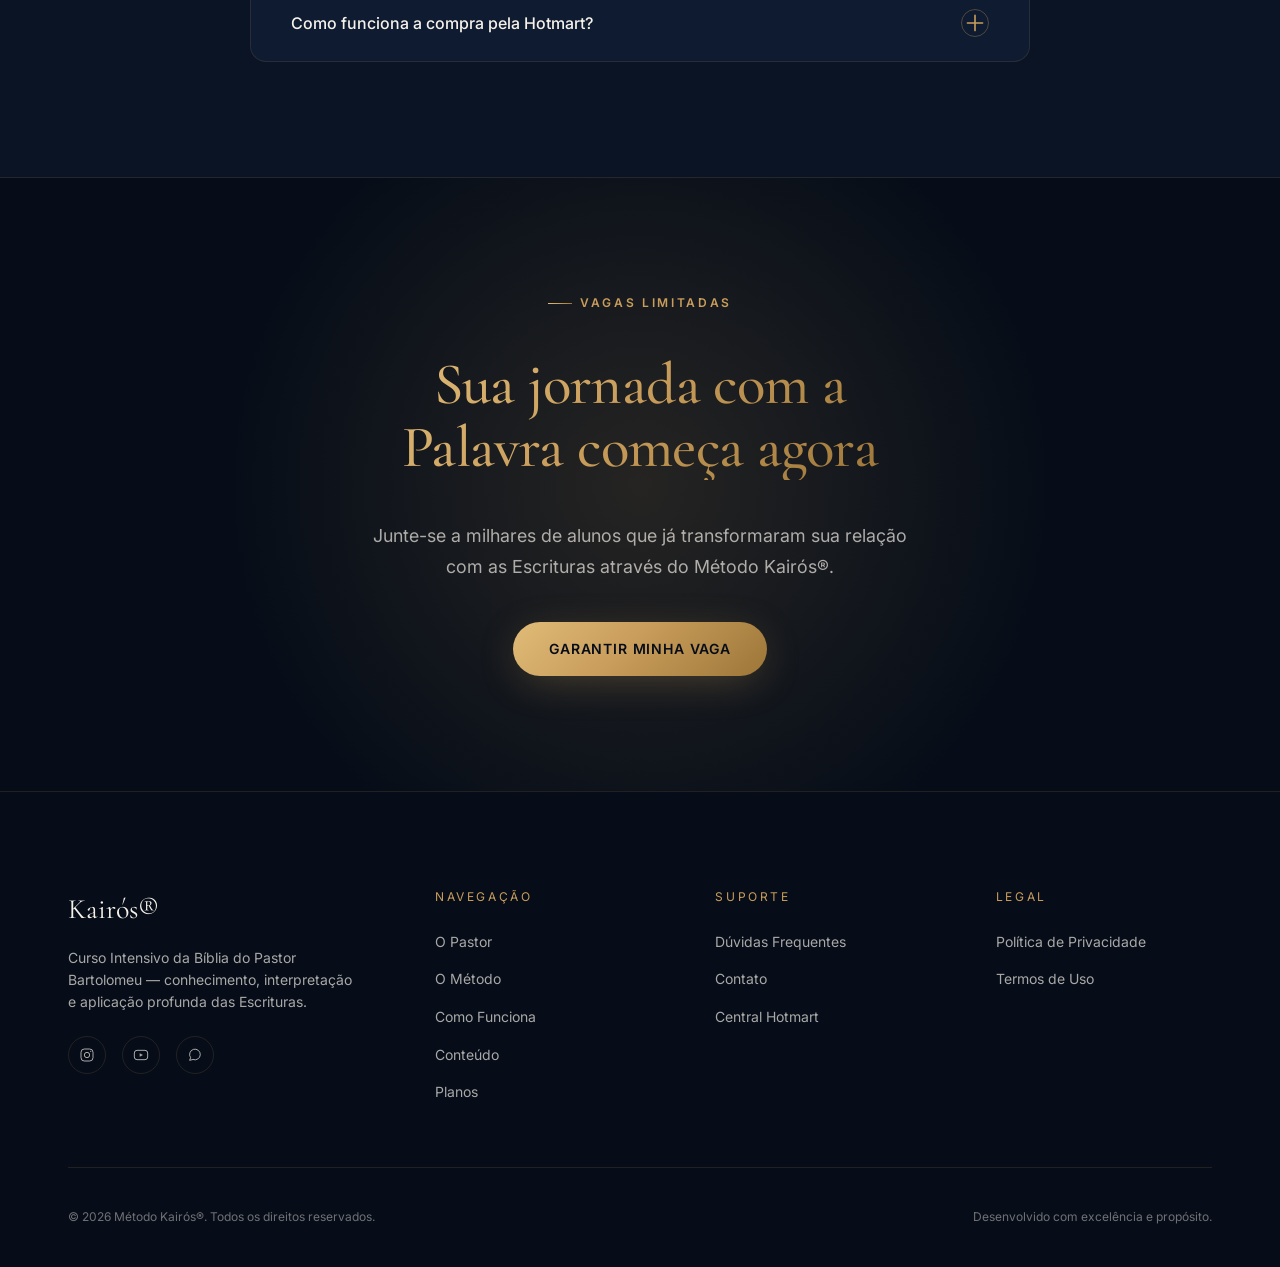
==== commit d3cf2f55: "site" ====
--- a/index.htm
+++ b/index.htm
@@ -1,550 +1,702 @@
 <!DOCTYPE html>
 <html lang="pt-BR">
+
 <head>
-<meta charset="UTF-8">
-<meta name="viewport" content="width=device-width, initial-scale=1.0">
-<title>Curso Intensivo da Bíblia — Método Kairós® | Pastor Bartolomeu</title>
-<meta name="description" content="O Curso Intensivo da Bíblia baseado no Método Kairós® conduz você ao conhecimento, interpretação e aplicação profunda das Escrituras. Inscrições abertas — vagas limitadas.">
-<meta name="theme-color" content="#060d18">
-
-<!-- Open Graph -->
-<meta property="og:title" content="Curso Intensivo da Bíblia — Método Kairós®">
-<meta property="og:description" content="Conheça profundamente a Palavra de Deus. Ensino sólido, compreensão clara e transformação de vida.">
-<meta property="og:type" content="website">
-
-<!-- Preconnect para performance de fontes -->
-<link rel="preconnect" href="https://fonts.googleapis.com">
-<link rel="preconnect" href="https://fonts.gstatic.com" crossorigin>
-<link href="https://fonts.googleapis.com/css2?family=Cormorant+Garamond:wght@400;500;600;700&family=Inter:wght@400;500;600;700;800&display=swap" rel="stylesheet">
-
-<!-- Folhas de estilo — carregadas em ordem de cascata intencional -->
-<link rel="stylesheet" href="/css/variables.css">
-<link rel="stylesheet" href="/css/reset.css">
-<link rel="stylesheet" href="/css/base.css">
-<link rel="stylesheet" href="/css/components.css">
-<link rel="stylesheet" href="/css/nav.css">
-<link rel="stylesheet" href="/css/hero.css">
-<link rel="stylesheet" href="/css/sections.css">
-<link rel="stylesheet" href="css/animations.css">
+  <meta charset="UTF-8">
+  <meta name="viewport" content="width=device-width, initial-scale=1.0">
+  <title>Curso Intensivo da Bíblia — Método Kairós® | Pastor Bartolomeu</title>
+  <meta name="description"
+    content="O Curso Intensivo da Bíblia baseado no Método Kairós® conduz você ao conhecimento, interpretação e aplicação profunda das Escrituras. Inscrições abertas — vagas limitadas.">
+  <meta name="theme-color" content="#060d18">
+
+  <!-- Open Graph -->
+  <meta property="og:title" content="Curso Intensivo da Bíblia — Método Kairós®">
+  <meta property="og:description"
+    content="Conheça profundamente a Palavra de Deus. Ensino sólido, compreensão clara e transformação de vida.">
+  <meta property="og:type" content="website">
+
+  <!-- Preconnect para performance de fontes -->
+  <link rel="preconnect" href="https://fonts.googleapis.com">
+  <link rel="preconnect" href="https://fonts.gstatic.com" crossorigin>
+  <link
+    href="https://fonts.googleapis.com/css2?family=Cormorant+Garamond:wght@400;500;600;700&family=Inter:wght@400;500;600;700;800&display=swap"
+    rel="stylesheet">
+
+  <!-- Folhas de estilo — carregadas em ordem de cascata intencional -->
+  <link rel="stylesheet" href="/css/variables.css">
+  <link rel="stylesheet" href="/css/reset.css">
+  <link rel="stylesheet" href="/css/base.css">
+  <link rel="stylesheet" href="/css/components.css">
+  <link rel="stylesheet" href="/css/nav.css">
+  <link rel="stylesheet" href="/css/hero.css">
+  <link rel="stylesheet" href="/css/sections.css">
+  <link rel="stylesheet" href="css/animations.css">
 </head>
+
 <body>
 
-<!-- Pular para conteúdo — acessibilidade -->
-<a href="#inicio" class="u-visually-hidden">Pular para o conteúdo principal</a>
-
-<!-- ==========================================================================
+  <!-- Pular para conteúdo — acessibilidade -->
+  <a href="#inicio" class="u-visually-hidden">Pular para o conteúdo principal</a>
+
+  <!-- ==========================================================================
      NAVEGAÇÃO
      ========================================================================== -->
-<header class="nav" id="nav">
-  <div class="u-container nav__inner">
-    <a href="#inicio" class="nav__brand">
-      <span class="nav__brand-mark">Kairós<sup style="font-size:0.5em;">®</sup></span>
-      <span class="nav__brand-tag">Curso Intensivo da Bíblia</span>
-    </a>
-
-    <nav class="nav__links" id="navLinks" aria-label="Navegação principal">
-      <a href="sobre.html" class="nav__link">O Pastor</a>
-      <a href="#metodo" class="nav__link">O Método</a>
-      <a href="#como-funciona" class="nav__link">Como Funciona</a>
-      <a href="#aprendizado" class="nav__link">Conteúdo</a>
-      <a href="#planos" class="nav__link">Planos</a>
-      <a href="#faq" class="nav__link">Dúvidas</a>
-    </nav>
-
-    <div class="nav__actions">
-      <a href="#planos" class="btn btn--ghost btn--sm">Conhecer os planos</a>
-      <a href="#planos" class="btn btn--gold btn--sm">Quero começar</a>
-      <button class="nav__toggle" id="navToggle" aria-label="Abrir menu" aria-expanded="false" aria-controls="navLinks">
-        <span></span><span></span><span></span>
-      </button>
+  <header class="nav" id="nav">
+    <div class="u-container nav__inner">
+      <a href="#inicio" class="nav__brand">
+        <span class="nav__brand-mark">Kairós<sup style="font-size:0.5em;">®</sup></span>
+        <span class="nav__brand-tag">Curso Intensivo da Bíblia</span>
+      </a>
+
+      <nav class="nav__links" id="navLinks" aria-label="Navegação principal">
+        <a href="sobre.html" class="nav__link">Pastor</a>
+        <a href="#metodo" class="nav__link">Método</a>
+        <a href="#como-funciona" class="nav__link">Como Funciona</a>
+        <a href="#aprendizado" class="nav__link">Conteúdo</a>
+        <a href="#planos" class="nav__link">Planos</a>
+        <a href="#faq" class="nav__link">Dúvidas</a>
+      </nav>
+
+      <div class="nav__actions">
+        <a href="#planos" class="btn btn--ghost btn--sm">Conhecer os planos</a>
+        <a href="#planos" class="btn btn--gold btn--sm">Quero começar</a>
+        <button class="nav__toggle" id="navToggle" aria-label="Abrir menu" aria-expanded="false"
+          aria-controls="navLinks">
+          <span></span><span></span><span></span>
+        </button>
+      </div>
     </div>
-  </div>
-</header>
-
-<main id="inicio">
-
-<!-- ==========================================================================
+  </header>
+
+  <main id="inicio">
+
+    <!-- ==========================================================================
      HERO
      ========================================================================== -->
-<section class="hero">
-  <div class="hero__media">
-    <video class="hero__video" autoplay muted loop playsinline preload="auto" poster="assets/img/reference.jpeg">
-      <source src="/assent/videos/lv_0_20260710162515 (1).mp4 type="video/mp4">
-    </video>
-  </div>
-
-  <!-- Emblema 3D minimalista — cruz com anel de luz -->
-  <svg class="hero__emblem is-floating" viewBox="0 0 160 160" fill="none" xmlns="http://www.w3.org/2000/svg" aria-hidden="true">
-    <defs>
-      <linearGradient id="crossGrad" x1="0" y1="0" x2="1" y2="1">
-        <stop offset="0%" stop-color="#f3e3c2"/>
-        <stop offset="50%" stop-color="#c99d5b"/>
-        <stop offset="100%" stop-color="#9c7638"/>
-      </linearGradient>
-    </defs>
-    <circle class="hero__emblem-ring" cx="80" cy="80" r="70" stroke="url(#crossGrad)" stroke-opacity="0.25" stroke-width="1" stroke-dasharray="2 8"/>
-    <circle cx="80" cy="80" r="54" stroke="url(#crossGrad)" stroke-opacity="0.35" stroke-width="1"/>
-    <g filter="url(#softShadow)">
-      <rect x="74" y="40" width="12" height="80" rx="4" fill="url(#crossGrad)"/>
-      <rect x="48" y="58" width="64" height="12" rx="4" fill="url(#crossGrad)"/>
-    </g>
-    <filter id="softShadow" x="-50%" y="-50%" width="200%" height="200%">
-      <feDropShadow dx="0" dy="4" stdDeviation="6" flood-color="#c99d5b" flood-opacity="0.35"/>
-    </filter>
-  </svg>
-
-  <div class="hero__content u-container">
-    <div class="hero__badge">
-      <span class="badge"><span class="badge__dot"></span>Método Kairós®</span>
-    </div>
-
-    <h1 class="hero__title">Conheça profundamente a <span class="u-gold-text">Palavra de Deus</span></h1>
-
-    <p class="hero__subtitle">
-      O Curso Intensivo da Bíblia baseado no Método Kairós® foi desenvolvido para conduzir
-      você ao conhecimento, interpretação e aplicação das Escrituras de forma profunda,
-      prática e transformadora.
-    </p>
-
-    <div class="hero__actions">
-      <a href="#planos" class="btn btn--gold">Quero começar</a>
-      <a href="#planos" class="btn btn--ghost">Conhecer os planos</a>
-    </div>
-
-    <div class="trust-strip hero__trust">
-      <span class="trust-item">
-        <svg viewBox="0 0 24 24" fill="none" stroke="currentColor" stroke-width="1.5"><path d="M17 20a5 5 0 0 0-10 0M12 13a4 4 0 1 0 0-8 4 4 0 0 0 0 8Zm8 0a3.5 3.5 0 0 0-3-3.46M4 13a3.5 3.5 0 0 1 3-3.46" stroke-linecap="round" stroke-linejoin="round"/></svg>
-        + de 12 mil alunos
-      </span>
-      <span class="trust-item">
-        <svg viewBox="0 0 24 24" fill="none" stroke="currentColor" stroke-width="1.5"><circle cx="12" cy="12" r="9" stroke-linecap="round"/><path d="M8 12.5 10.5 15 16 9" stroke-linecap="round" stroke-linejoin="round"/></svg>
-        100% Online
-      </span>
-      <span class="trust-item">
-        <svg viewBox="0 0 24 24" fill="none" stroke="currentColor" stroke-width="1.5"><rect x="3" y="6" width="18" height="14" rx="2"/><path d="M3 10h18M8 3v6M16 3v6" stroke-linecap="round"/></svg>
-        Acesso pela Hotmart
-      </span>
-      <span class="trust-item">
-        <svg viewBox="0 0 24 24" fill="none" stroke="currentColor" stroke-width="1.5"><circle cx="12" cy="8" r="5"/><path d="M8.5 13 7 21l5-2.5L17 21l-1.5-8" stroke-linecap="round" stroke-linejoin="round"/></svg>
-        Certificado incluso
-      </span>
-    </div>
-  </div>
-
-  <a href="#metodo" class="hero__scroll" aria-label="Rolar para a próxima seção">
-    <span>Explore</span>
-    <span class="hero__scroll-track"></span>
-  </a>
-</section>
-
-<!-- ==========================================================================
+    <section class="hero">
+      <div class="hero__media">
+        <video class="hero__video" autoplay muted loop playsinline preload="auto" poster="assets/img/reference.jpeg">
+          <source src="/assent/videos/lv_0_20260710162515 (1).mp4" type="video/mp4">
+        </video>
+      </div>
+
+      <!-- Emblema 3D minimalista — cruz com anel de luz -->
+      <svg class="hero__emblem is-floating" viewBox="0 0 160 160" fill="none" xmlns="http://www.w3.org/2000/svg"
+        aria-hidden="true">
+        <defs>
+          <linearGradient id="crossGrad" x1="0" y1="0" x2="1" y2="1">
+            <stop offset="0%" stop-color="#f3e3c2" />
+            <stop offset="50%" stop-color="#c99d5b" />
+            <stop offset="100%" stop-color="#9c7638" />
+          </linearGradient>
+        </defs>
+        <circle class="hero__emblem-ring" cx="80" cy="80" r="70" stroke="url(#crossGrad)" stroke-opacity="0.25"
+          stroke-width="1" stroke-dasharray="2 8" />
+        <circle cx="80" cy="80" r="54" stroke="url(#crossGrad)" stroke-opacity="0.35" stroke-width="1" />
+        <g filter="url(#softShadow)">
+          <rect x="74" y="40" width="12" height="80" rx="4" fill="url(#crossGrad)" />
+          <rect x="48" y="58" width="64" height="12" rx="4" fill="url(#crossGrad)" />
+        </g>
+        <filter id="softShadow" x="-50%" y="-50%" width="200%" height="200%">
+          <feDropShadow dx="0" dy="4" stdDeviation="6" flood-color="#c99d5b" flood-opacity="0.35" />
+        </filter>
+      </svg>
+
+      <div class="hero__content u-container">
+        <div class="hero__badge">
+          <span class="badge"><span class="badge__dot"></span>Método Kairós®</span>
+        </div>
+
+        <h1 class="hero__title">Conheça profundamente a <span class="u-gold-text">Palavra de Deus</span></h1>
+
+        <p class="hero__subtitle">
+          O Curso Intensivo da Bíblia baseado no Método Kairós® foi desenvolvido para conduzir
+          você ao conhecimento, interpretação e aplicação das Escrituras de forma profunda,
+          prática e transformadora.
+        </p>
+
+        <div class="hero__actions">
+          <a href="#planos" class="btn btn--gold">Quero começar</a>
+          <a href="#planos" class="btn btn--ghost">Conhecer os planos</a>
+        </div>
+
+        <div class="trust-strip hero__trust">
+          <span class="trust-item">
+            <svg viewBox="0 0 24 24" fill="none" stroke="currentColor" stroke-width="1.5">
+              <path
+                d="M17 20a5 5 0 0 0-10 0M12 13a4 4 0 1 0 0-8 4 4 0 0 0 0 8Zm8 0a3.5 3.5 0 0 0-3-3.46M4 13a3.5 3.5 0 0 1 3-3.46"
+                stroke-linecap="round" stroke-linejoin="round" />
+            </svg>
+            + de 12 mil alunos
+          </span>
+          <span class="trust-item">
+            <svg viewBox="0 0 24 24" fill="none" stroke="currentColor" stroke-width="1.5">
+              <circle cx="12" cy="12" r="9" stroke-linecap="round" />
+              <path d="M8 12.5 10.5 15 16 9" stroke-linecap="round" stroke-linejoin="round" />
+            </svg>
+            100% Online
+          </span>
+          <span class="trust-item">
+            <svg viewBox="0 0 24 24" fill="none" stroke="currentColor" stroke-width="1.5">
+              <rect x="3" y="6" width="18" height="14" rx="2" />
+              <path d="M3 10h18M8 3v6M16 3v6" stroke-linecap="round" />
+            </svg>
+            Acesso pela Hotmart
+          </span>
+        </div>
+      </div>
+
+      <a href="#metodo" class="hero__scroll" aria-label="Rolar para a próxima seção">
+        <span>Explore</span>
+        <span class="hero__scroll-track"></span>
+      </a>
+    </section>
+
+    <!-- ==========================================================================
      SOBRE O MÉTODO — TIMELINE
      ========================================================================== -->
-<section class="method u-section" id="metodo">
-  <div class="u-container">
-    <div class="u-section-head u-section-head--center" data-anim="fade-up">
-      <span class="u-eyebrow">O Método</span>
-      <h2 class="u-heading-lg">Uma jornada estruturada até a transformação</h2>
-      <p class="u-lede" style="margin-inline:auto;">
-        O Método Kairós® não é apenas um curso — é um caminho progressivo que conduz
-        o aluno da leitura superficial à vivência prática da Palavra.
-      </p>
-    </div>
-
-    <div class="method__timeline" data-anim-group="110">
-      <div class="method__step" data-anim="fade-up">
-        <div class="method__step-marker">
-          <svg viewBox="0 0 24 24" fill="none" stroke="currentColor" stroke-width="1.5"><path d="M4 5.5C4 4.7 4.7 4 5.5 4H12v16H5.5A1.5 1.5 0 0 1 4 18.5v-13ZM20 5.5c0-.8-.7-1.5-1.5-1.5H12v16h6.5a1.5 1.5 0 0 0 1.5-1.5v-13Z" stroke-linejoin="round"/></svg>
-        </div>
-        <h3 class="method__step-title">01. Conhecer</h3>
-        <p class="method__step-desc">Contato inicial com o texto sagrado em seu contexto histórico e cultural original.</p>
-      </div>
-
-      <div class="method__step" data-anim="fade-up">
-        <div class="method__step-marker">
-          <svg viewBox="0 0 24 24" fill="none" stroke="currentColor" stroke-width="1.5"><circle cx="11" cy="11" r="7"/><path d="M21 21 16.65 16.65" stroke-linecap="round"/></svg>
-        </div>
-        <h3 class="method__step-title">02. Compreender</h3>
-        <p class="method__step-desc">Aprofundamento no significado literal e teológico de cada passagem estudada.</p>
-      </div>
-
-      <div class="method__step" data-anim="fade-up">
-        <div class="method__step-marker">
-          <svg viewBox="0 0 24 24" fill="none" stroke="currentColor" stroke-width="1.5"><path d="M12 3v18M5 8l7-5 7 5M5 8v9a2 2 0 0 0 2 2h10a2 2 0 0 0 2-2V8" stroke-linecap="round" stroke-linejoin="round"/></svg>
-        </div>
-        <h3 class="method__step-title">03. Interpretar</h3>
-        <p class="method__step-desc">Ferramentas hermenêuticas sólidas para extrair sentido com responsabilidade.</p>
-      </div>
-
-      <div class="method__step" data-anim="fade-up">
-        <div class="method__step-marker">
-          <svg viewBox="0 0 24 24" fill="none" stroke="currentColor" stroke-width="1.5"><path d="M12 2 4 6v6c0 5 3.5 8.5 8 10 4.5-1.5 8-5 8-10V6l-8-4Z" stroke-linejoin="round"/><path d="M9 12l2 2 4-4" stroke-linecap="round" stroke-linejoin="round"/></svg>
-        </div>
-        <h3 class="method__step-title">04. Aplicar</h3>
-        <p class="method__step-desc">Conexão direta entre o texto bíblico e os desafios reais da vida cristã.</p>
-      </div>
-
-      <div class="method__step" data-anim="fade-up">
-        <div class="method__step-marker">
-          <svg viewBox="0 0 24 24" fill="none" stroke="currentColor" stroke-width="1.5"><path d="M12 2v4M12 18v4M4.9 4.9l2.8 2.8M16.3 16.3l2.8 2.8M2 12h4M18 12h4M4.9 19.1l2.8-2.8M16.3 7.7l2.8-2.8" stroke-linecap="round"/><circle cx="12" cy="12" r="3.5"/></svg>
-        </div>
-        <h3 class="method__step-title">05. Transformar</h3>
-        <p class="method__step-desc">O conhecimento se torna caráter — o fruto final de todo o percurso.</p>
-      </div>
-    </div>
-  </div>
-</section>
-
-<!-- ==========================================================================
+    <section class="method u-section" id="metodo">
+      <div class="u-container">
+        <div class="u-section-head u-section-head--center" data-anim="fade-up">
+          <span class="u-eyebrow">O Método</span>
+          <h2 class="u-heading-lg">Uma jornada estruturada até a transformação</h2>
+          <p class="u-lede" style="margin-inline:auto;">
+            O Método Kairós® não é apenas um curso — é um caminho progressivo que conduz
+            o aluno da leitura superficial à vivência prática da Palavra.
+          </p>
+        </div>
+
+        <div class="method__timeline" data-anim-group="110">
+          <div class="method__step" data-anim="fade-up">
+            <div class="method__step-marker">
+              <svg viewBox="0 0 24 24" fill="none" stroke="currentColor" stroke-width="1.5">
+                <path
+                  d="M4 5.5C4 4.7 4.7 4 5.5 4H12v16H5.5A1.5 1.5 0 0 1 4 18.5v-13ZM20 5.5c0-.8-.7-1.5-1.5-1.5H12v16h6.5a1.5 1.5 0 0 0 1.5-1.5v-13Z"
+                  stroke-linejoin="round" />
+              </svg>
+            </div>
+            <h3 class="method__step-title">01. Conhecer</h3>
+            <p class="method__step-desc">Contato inicial com o texto sagrado em seu contexto histórico e cultural
+              original.</p>
+          </div>
+
+          <div class="method__step" data-anim="fade-up">
+            <div class="method__step-marker">
+              <svg viewBox="0 0 24 24" fill="none" stroke="currentColor" stroke-width="1.5">
+                <circle cx="11" cy="11" r="7" />
+                <path d="M21 21 16.65 16.65" stroke-linecap="round" />
+              </svg>
+            </div>
+            <h3 class="method__step-title">02. Compreender</h3>
+            <p class="method__step-desc">Aprofundamento no significado literal e teológico de cada passagem estudada.
+            </p>
+          </div>
+
+          <div class="method__step" data-anim="fade-up">
+            <div class="method__step-marker">
+              <svg viewBox="0 0 24 24" fill="none" stroke="currentColor" stroke-width="1.5">
+                <path d="M12 3v18M5 8l7-5 7 5M5 8v9a2 2 0 0 0 2 2h10a2 2 0 0 0 2-2V8" stroke-linecap="round"
+                  stroke-linejoin="round" />
+              </svg>
+            </div>
+            <h3 class="method__step-title">03. Interpretar</h3>
+            <p class="method__step-desc">Ferramentas hermenêuticas sólidas para extrair sentido com responsabilidade.
+            </p>
+          </div>
+
+          <div class="method__step" data-anim="fade-up">
+            <div class="method__step-marker">
+              <svg viewBox="0 0 24 24" fill="none" stroke="currentColor" stroke-width="1.5">
+                <path d="M12 2 4 6v6c0 5 3.5 8.5 8 10 4.5-1.5 8-5 8-10V6l-8-4Z" stroke-linejoin="round" />
+                <path d="M9 12l2 2 4-4" stroke-linecap="round" stroke-linejoin="round" />
+              </svg>
+            </div>
+            <h3 class="method__step-title">04. Aplicar</h3>
+            <p class="method__step-desc">Conexão direta entre o texto bíblico e os desafios reais da vida cristã.</p>
+          </div>
+
+          <div class="method__step" data-anim="fade-up">
+            <div class="method__step-marker">
+              <svg viewBox="0 0 24 24" fill="none" stroke="currentColor" stroke-width="1.5">
+                <path
+                  d="M12 2v4M12 18v4M4.9 4.9l2.8 2.8M16.3 16.3l2.8 2.8M2 12h4M18 12h4M4.9 19.1l2.8-2.8M16.3 7.7l2.8-2.8"
+                  stroke-linecap="round" />
+                <circle cx="12" cy="12" r="3.5" />
+              </svg>
+            </div>
+            <h3 class="method__step-title">05. Transformar</h3>
+            <p class="method__step-desc">O conhecimento se torna caráter — o fruto final de todo o percurso.</p>
+          </div>
+        </div>
+      </div>
+    </section>
+
+    <!-- ==========================================================================
      COMO FUNCIONA
      ========================================================================== -->
-<section class="how u-section" id="como-funciona">
-  <div class="u-container">
-    <div class="u-section-head u-section-head--center" data-anim="fade-up">
-      <span class="u-eyebrow">Como Funciona</span>
-      <h2 class="u-heading-lg">Do clique à transformação, em quatro passos</h2>
-    </div>
-
-    <div class="how__grid" data-anim-group="100">
-      <div class="how__connector" aria-hidden="true"></div>
-
-      <div class="how__card card" data-anim="fade-up">
-        <span class="how__num">01</span>
-        <h3>Inscreva-se</h3>
-        <p>Garanta sua vaga em poucos minutos, com pagamento seguro e imediato.</p>
-      </div>
-
-      <div class="how__card card" data-anim="fade-up">
-        <span class="how__num">02</span>
-        <h3>Receba acesso pela Hotmart</h3>
-        <p>Seu login chega por e-mail assim que a compra é confirmada.</p>
-      </div>
-
-      <div class="how__card card" data-anim="fade-up">
-        <span class="how__num">03</span>
-        <h3>Assista às aulas</h3>
-        <p>Estude no seu ritmo, com aulas gravadas em alta qualidade.</p>
-      </div>
-
-      <div class="how__card card" data-anim="fade-up">
-        <span class="how__num">04</span>
-        <h3>Transforme seu conhecimento</h3>
-        <p>Aplique o que aprendeu e viva uma fé mais sólida e consciente.</p>
-      </div>
-    </div>
-  </div>
-</section>
-
-<!-- ==========================================================================
+    <section class="how u-section" id="como-funciona">
+      <div class="u-container">
+        <div class="u-section-head u-section-head--center" data-anim="fade-up">
+          <span class="u-eyebrow">Como Funciona</span>
+          <h2 class="u-heading-lg">Do clique à transformação, em quatro passos</h2>
+        </div>
+
+        <div class="how__grid" data-anim-group="100">
+          <div class="how__connector" aria-hidden="true"></div>
+
+          <div class="how__card card" data-anim="fade-up">
+            <span class="how__num">01</span>
+            <h3>Inscreva-se</h3>
+            <p>Garanta sua vaga em poucos minutos, com pagamento seguro e imediato.</p>
+          </div>
+
+          <div class="how__card card" data-anim="fade-up">
+            <span class="how__num">02</span>
+            <h3>Receba acesso pela Hotmart</h3>
+            <p>Seu login chega por e-mail assim que a compra é confirmada.</p>
+          </div>
+
+          <div class="how__card card" data-anim="fade-up">
+            <span class="how__num">03</span>
+            <h3>Assista às aulas</h3>
+            <p>Estude no seu ritmo, com aulas gravadas em alta qualidade.</p>
+          </div>
+
+          <div class="how__card card" data-anim="fade-up">
+            <span class="how__num">04</span>
+            <h3>Transforme seu conhecimento</h3>
+            <p>Aplique o que aprendeu e viva uma fé mais sólida e consciente.</p>
+          </div>
+        </div>
+      </div>
+    </section>
+
+    <!-- ==========================================================================
      O QUE VOCÊ VAI APRENDER
      ========================================================================== -->
-<section class="learn u-section" id="aprendizado">
-  <div class="u-container">
-    <div class="u-section-head u-section-head--center" data-anim="fade-up">
-      <span class="u-eyebrow">Conteúdo Programático</span>
-      <h2 class="u-heading-lg">O que você vai aprender</h2>
-      <p class="u-lede" style="margin-inline:auto;">
-        Um currículo completo, construído para levar você da introdução às Escrituras
-        até a leitura madura e aplicada do texto sagrado.
-      </p>
-    </div>
-
-    <div class="learn__grid" data-anim-group="90">
-      <div class="learn__card card" data-anim="fade-up">
-        <div class="learn__icon"><svg viewBox="0 0 24 24" fill="none" stroke="currentColor" stroke-width="1.5"><path d="M4 5.5C4 4.7 4.7 4 5.5 4H12v16H5.5A1.5 1.5 0 0 1 4 18.5v-13ZM20 5.5c0-.8-.7-1.5-1.5-1.5H12v16h6.5a1.5 1.5 0 0 0 1.5-1.5v-13Z" stroke-linejoin="round"/></svg></div>
-        <h3>Panorama Bíblico</h3>
-        <p>A estrutura completa da Bíblia, do Gênesis ao Apocalipse, com clareza histórica.</p>
-      </div>
-
-      <div class="learn__card card" data-anim="fade-up">
-        <div class="learn__icon"><svg viewBox="0 0 24 24" fill="none" stroke="currentColor" stroke-width="1.5"><path d="M12 2 4 6v6c0 5 3.5 8.5 8 10 4.5-1.5 8-5 8-10V6l-8-4Z" stroke-linejoin="round"/></svg></div>
-        <h3>Hermenêutica Aplicada</h3>
-        <p>Princípios sólidos de interpretação para ler o texto com fidelidade e profundidade.</p>
-      </div>
-
-      <div class="learn__card card" data-anim="fade-up">
-        <div class="learn__icon"><svg viewBox="0 0 24 24" fill="none" stroke="currentColor" stroke-width="1.5"><path d="M3 12h4l3 8 4-16 3 8h4" stroke-linecap="round" stroke-linejoin="round"/></svg></div>
-        <h3>Contexto Histórico</h3>
-        <p>Os cenários geográficos, culturais e políticos que moldaram cada livro bíblico.</p>
-      </div>
-
-      <div class="learn__card card" data-anim="fade-up">
-        <div class="learn__icon"><svg viewBox="0 0 24 24" fill="none" stroke="currentColor" stroke-width="1.5"><path d="M20 21a8 8 0 1 0-16 0M12 13a4 4 0 1 0 0-8 4 4 0 0 0 0 8Z" stroke-linecap="round" stroke-linejoin="round"/></svg></div>
-        <h3>Vidas e Personagens</h3>
-        <p>As jornadas de Moisés, Davi, Paulo e outras figuras centrais das Escrituras.</p>
-      </div>
-
-      <div class="learn__card card" data-anim="fade-up">
-        <div class="learn__icon"><svg viewBox="0 0 24 24" fill="none" stroke="currentColor" stroke-width="1.5"><path d="M12 21c-4-3-8-6-8-11a5 5 0 0 1 8-4 5 5 0 0 1 8 4c0 5-4 8-8 11Z" stroke-linejoin="round"/></svg></div>
-        <h3>Teologia Prática</h3>
-        <p>Como transformar doutrina em vivência real dentro da sua rotina de fé.</p>
-      </div>
-
-      <div class="learn__card card" data-anim="fade-up">
-        <div class="learn__icon"><svg viewBox="0 0 24 24" fill="none" stroke="currentColor" stroke-width="1.5"><path d="M9 18V5l12-2v13M9 9l12-2M6 21a3 3 0 1 0 0-6 3 3 0 0 0 0 6ZM18 19a3 3 0 1 0 0-6 3 3 0 0 0 0 6Z" stroke-linejoin="round"/></svg></div>
-        <h3>Método de Estudo Pessoal</h3>
-        <p>Um sistema replicável para continuar estudando a Bíblia por conta própria.</p>
-      </div>
-    </div>
-  </div>
-</section>
-
-<!-- ==========================================================================
+    <section class="learn u-section" id="aprendizado">
+      <div class="u-container">
+        <div class="u-section-head u-section-head--center" data-anim="fade-up">
+          <span class="u-eyebrow">Conteúdo Programático</span>
+          <h2 class="u-heading-lg">O que você vai aprender</h2>
+          <p class="u-lede" style="margin-inline:auto;">
+            Um currículo completo, construído para levar você da introdução às Escrituras
+            até a leitura madura e aplicada do texto sagrado.
+          </p>
+        </div>
+
+        <div class="learn__grid" data-anim-group="90">
+          <div class="learn__card card" data-anim="fade-up">
+            <div class="learn__icon"><svg viewBox="0 0 24 24" fill="none" stroke="currentColor" stroke-width="1.5">
+                <path
+                  d="M4 5.5C4 4.7 4.7 4 5.5 4H12v16H5.5A1.5 1.5 0 0 1 4 18.5v-13ZM20 5.5c0-.8-.7-1.5-1.5-1.5H12v16h6.5a1.5 1.5 0 0 0 1.5-1.5v-13Z"
+                  stroke-linejoin="round" />
+              </svg></div>
+            <h3>Panorama Bíblico</h3>
+            <p>A estrutura completa da Bíblia, do Gênesis ao Apocalipse, com clareza histórica.</p>
+          </div>
+
+          <div class="learn__card card" data-anim="fade-up">
+            <div class="learn__icon"><svg viewBox="0 0 24 24" fill="none" stroke="currentColor" stroke-width="1.5">
+                <path d="M12 2 4 6v6c0 5 3.5 8.5 8 10 4.5-1.5 8-5 8-10V6l-8-4Z" stroke-linejoin="round" />
+              </svg></div>
+            <h3>Hermenêutica Aplicada</h3>
+            <p>Princípios sólidos de interpretação para ler o texto com fidelidade e profundidade.</p>
+          </div>
+
+          <div class="learn__card card" data-anim="fade-up">
+            <div class="learn__icon"><svg viewBox="0 0 24 24" fill="none" stroke="currentColor" stroke-width="1.5">
+                <path d="M3 12h4l3 8 4-16 3 8h4" stroke-linecap="round" stroke-linejoin="round" />
+              </svg></div>
+            <h3>Contexto Histórico</h3>
+            <p>Os cenários geográficos, culturais e políticos que moldaram cada livro bíblico.</p>
+          </div>
+
+          <div class="learn__card card" data-anim="fade-up">
+            <div class="learn__icon"><svg viewBox="0 0 24 24" fill="none" stroke="currentColor" stroke-width="1.5">
+                <path d="M20 21a8 8 0 1 0-16 0M12 13a4 4 0 1 0 0-8 4 4 0 0 0 0 8Z" stroke-linecap="round"
+                  stroke-linejoin="round" />
+              </svg></div>
+            <h3>Vidas e Personagens</h3>
+            <p>As jornadas de Moisés, Davi, Paulo e outras figuras centrais das Escrituras.</p>
+          </div>
+
+          <div class="learn__card card" data-anim="fade-up">
+            <div class="learn__icon"><svg viewBox="0 0 24 24" fill="none" stroke="currentColor" stroke-width="1.5">
+                <path d="M12 21c-4-3-8-6-8-11a5 5 0 0 1 8-4 5 5 0 0 1 8 4c0 5-4 8-8 11Z" stroke-linejoin="round" />
+              </svg></div>
+            <h3>Teologia Prática</h3>
+            <p>Como transformar doutrina em vivência real dentro da sua rotina de fé.</p>
+          </div>
+
+          <div class="learn__card card" data-anim="fade-up">
+            <div class="learn__icon"><svg viewBox="0 0 24 24" fill="none" stroke="currentColor" stroke-width="1.5">
+                <path d="M9 18V5l12-2v13M9 9l12-2M6 21a3 3 0 1 0 0-6 3 3 0 0 0 0 6ZM18 19a3 3 0 1 0 0-6 3 3 0 0 0 0 6Z"
+                  stroke-linejoin="round" />
+              </svg></div>
+            <h3>Método de Estudo Pessoal</h3>
+            <p>Um sistema replicável para continuar estudando a Bíblia por conta própria.</p>
+          </div>
+        </div>
+      </div>
+    </section>
+
+    <!-- ==========================================================================
      EXPERIÊNCIA DO CURSO
      ========================================================================== -->
-<section class="experience u-section">
+  <section class="experience u-section">
   <div class="u-container">
     <div class="experience__layout">
-      <div class="experience__visual experience__visual--spline" data-anim="scale-in">
-        <!-- Elemento 3D — Anjo estilizado (halo + asas + núcleo de luz),
-             construído com Three.js e renderizado com fundo transparente,
-             sem depender de serviços externos, contas ou marcas d'água. -->
-        <div id="angel3d" class="angel3d" role="img" aria-label="Elemento decorativo 3D de um anjo dourado"></div>
-      </div>
-
-      <div>
-        <div class="u-section-head" data-anim="fade-up">
-          <span class="u-eyebrow">Experiência do Curso</span>
-          <h2 class="u-heading-lg">Tudo o que você precisa, em um só lugar</h2>
-        </div>
-
-        <div class="experience__list" data-anim-group="90">
-          <div class="experience__item" data-anim="fade-up">
-            <div class="experience__item-icon"><svg viewBox="0 0 24 24" fill="none" stroke="currentColor" stroke-width="1.5"><circle cx="12" cy="12" r="9"/><path d="M10 9v6l5-3-5-3Z" fill="currentColor" stroke="none"/></svg></div>
-            <div><h3>Vídeo-aulas premium</h3><p>Conteúdo gravado em alta qualidade, com didática clara e objetiva.</p></div>
-          </div>
-
-          <div class="experience__item" data-anim="fade-up">
-            <div class="experience__item-icon"><svg viewBox="0 0 24 24" fill="none" stroke="currentColor" stroke-width="1.5"><path d="M4 19.5A2.5 2.5 0 0 1 6.5 17H20M4 19.5A2.5 2.5 0 0 0 6.5 22H20V4H6.5A2.5 2.5 0 0 0 4 6.5v13Z" stroke-linejoin="round"/></svg></div>
-            <div><h3>Material complementar</h3><p>Apostilas, resumos e roteiros de estudo para aprofundar cada tema.</p></div>
-          </div>
-
-          <div class="experience__item" data-anim="fade-up">
-            <div class="experience__item-icon"><svg viewBox="0 0 24 24" fill="none" stroke="currentColor" stroke-width="1.5"><path d="M12 8v4l3 3" stroke-linecap="round"/><circle cx="12" cy="12" r="9"/></svg></div>
-            <div><h3>Acesso vitalício</h3><p>Estude no seu tempo e volte ao conteúdo sempre que precisar.</p></div>
-          </div>
-
-          <div class="experience__item" data-anim="fade-up">
-            <div class="experience__item-icon"><svg viewBox="0 0 24 24" fill="none" stroke="currentColor" stroke-width="1.5"><path d="M9 3v18M4 3h16v18H4V3Z" stroke-linejoin="round"/></svg></div>
-            <div><h3>Estudos organizados</h3><p>Trilha lógica e progressiva, sem sobrecarga ou desordem de conteúdo.</p></div>
-          </div>
-
-          <div class="experience__item" data-anim="fade-up">
-            <div class="experience__item-icon"><svg viewBox="0 0 24 24" fill="none" stroke="currentColor" stroke-width="1.5"><path d="M12 2 4 6v6c0 5 3.5 8.5 8 10 4.5-1.5 8-5 8-10V6l-8-4Z" stroke-linejoin="round"/><path d="M9 12l2 2 4-4" stroke-linecap="round" stroke-linejoin="round"/></svg></div>
-            <div><h3>Aplicação prática</h3><p>Exercícios e reflexões que conectam teoria bíblica à vida real.</p></div>
-          </div>
-
-          <div class="experience__item" data-anim="fade-up">
-            <div class="experience__item-icon"><svg viewBox="0 0 24 24" fill="none" stroke="currentColor" stroke-width="1.5"><path d="M4 5.5C4 4.7 4.7 4 5.5 4H12v16H5.5A1.5 1.5 0 0 1 4 18.5v-13ZM20 5.5c0-.8-.7-1.5-1.5-1.5H12v16h6.5a1.5 1.5 0 0 0 1.5-1.5v-13Z" stroke-linejoin="round"/></svg></div>
-            <div><h3>Leitura guiada</h3><p>Acompanhamento passo a passo para nunca se perder nos textos.</p></div>
-          </div>
-        </div>
+      <div class="experience__visual experience__visual--image" data-anim="scale-in">
+        <!-- Imagem: cruz com luz celestial. Se depois você conseguir uma
+             versão em resolução maior da mesma imagem, é só trocar o
+             arquivo em assets/img/cruz-luz-biblia.png mantendo o mesmo nome. -->
+        <img
+          src="assent/img14.jpeg"
+          alt="Cruz iluminada por um feixe de luz celestial sobre nuvens douradas"
+          class="experience__image"
+          loading="lazy">
+      </div>
+ 
+
+          <div>
+            <div class="u-section-head" data-anim="fade-up">
+              <span class="u-eyebrow">Experiência do Curso</span>
+              <h2 class="u-heading-lg">Tudo o que você precisa, em um só lugar</h2>
+            </div>
+
+            <div class="experience__list" data-anim-group="90">
+              <div class="experience__item" data-anim="fade-up">
+                <div class="experience__item-icon"><svg viewBox="0 0 24 24" fill="none" stroke="currentColor"
+                    stroke-width="1.5">
+                    <circle cx="12" cy="12" r="9" />
+                    <path d="M10 9v6l5-3-5-3Z" fill="currentColor" stroke="none" />
+                  </svg></div>
+                <div>
+                  <h3>Vídeo-aulas premium</h3>
+                  <p>Conteúdo gravado em alta qualidade, com didática clara e objetiva.</p>
+                </div>
+              </div>
+
+              <div class="experience__item" data-anim="fade-up">
+                <div class="experience__item-icon"><svg viewBox="0 0 24 24" fill="none" stroke="currentColor"
+                    stroke-width="1.5">
+                    <path
+                      d="M4 19.5A2.5 2.5 0 0 1 6.5 17H20M4 19.5A2.5 2.5 0 0 0 6.5 22H20V4H6.5A2.5 2.5 0 0 0 4 6.5v13Z"
+                      stroke-linejoin="round" />
+                  </svg></div>
+                <div>
+                  <h3>Material complementar</h3>
+                  <p>Apostilas, resumos e roteiros de estudo para aprofundar cada tema.</p>
+                </div>
+              </div>
+
+              <div class="experience__item" data-anim="fade-up">
+                <div class="experience__item-icon"><svg viewBox="0 0 24 24" fill="none" stroke="currentColor"
+                    stroke-width="1.5">
+                    <path d="M12 8v4l3 3" stroke-linecap="round" />
+                    <circle cx="12" cy="12" r="9" />
+                  </svg></div>
+                <div>
+                  <h3>Acesso vitalício</h3>
+                  <p>Estude no seu tempo e volte ao conteúdo sempre que precisar.</p>
+                </div>
+              </div>
+
+              <div class="experience__item" data-anim="fade-up">
+                <div class="experience__item-icon"><svg viewBox="0 0 24 24" fill="none" stroke="currentColor"
+                    stroke-width="1.5">
+                    <path d="M9 3v18M4 3h16v18H4V3Z" stroke-linejoin="round" />
+                  </svg></div>
+                <div>
+                  <h3>Estudos organizados</h3>
+                  <p>Trilha lógica e progressiva, sem sobrecarga ou desordem de conteúdo.</p>
+                </div>
+              </div>
+
+              <div class="experience__item" data-anim="fade-up">
+                <div class="experience__item-icon"><svg viewBox="0 0 24 24" fill="none" stroke="currentColor"
+                    stroke-width="1.5">
+                    <path d="M12 2 4 6v6c0 5 3.5 8.5 8 10 4.5-1.5 8-5 8-10V6l-8-4Z" stroke-linejoin="round" />
+                    <path d="M9 12l2 2 4-4" stroke-linecap="round" stroke-linejoin="round" />
+                  </svg></div>
+                <div>
+                  <h3>Aplicação prática</h3>
+                  <p>Exercícios e reflexões que conectam teoria bíblica à vida real.</p>
+                </div>
+              </div>
+
+              <div class="experience__item" data-anim="fade-up">
+                <div class="experience__item-icon"><svg viewBox="0 0 24 24" fill="none" stroke="currentColor"
+                    stroke-width="1.5">
+                    <path
+                      d="M4 5.5C4 4.7 4.7 4 5.5 4H12v16H5.5A1.5 1.5 0 0 1 4 18.5v-13ZM20 5.5c0-.8-.7-1.5-1.5-1.5H12v16h6.5a1.5 1.5 0 0 0 1.5-1.5v-13Z"
+                      stroke-linejoin="round" />
+                  </svg></div>
+                <div>
+                  <h3>Leitura guiada</h3>
+                  <p>Acompanhamento passo a passo para nunca se perder nos textos.</p>
+                </div>
+              </div>
+            </div>
+          </div>
+        </div>
+      </div>
+    </section>
+
+    <!-- ==========================================================================
+     PLANOS
+     ========================================================================== -->
+    <section class="pricing u-section" id="planos">
+      <div class="u-container">
+        <div class="u-section-head u-section-head--center" data-anim="fade-up">
+          <span class="u-eyebrow">Planos</span>
+          <h2 class="u-heading-lg">Escolha a forma ideal de começar</h2>
+          <p class="u-lede" style="margin-inline:auto;">Todos os planos dão acesso completo e vitalício ao curso.</p>
+        </div>
+
+        <div class="pricing__grid" data-anim-group="90">
+          <div class="plan card" data-anim="fade-up">
+            <span class="plan__label">Individual</span>
+            <h3 class="plan__name">Parcelado</h3>
+            <div class="plan__price">
+              <span class="plan__price-value">10x R$200</span>
+            </div>
+            <div class="plan__features">
+              <div class="plan__feature"><svg viewBox="0 0 24 24" fill="none" stroke="currentColor" stroke-width="1.5">
+                  <path d="M20 6 9 17l-5-5" />
+                </svg>Acesso vitalício ao conteúdo</div>
+              <div class="plan__feature"><svg viewBox="0 0 24 24" fill="none" stroke="currentColor" stroke-width="1.5">
+                  <path d="M20 6 9 17l-5-5" />
+                </svg>Material complementar</div>
+            </div>
+            <a href="https://hotmart.com/pt-br/marketplace/produtos/curso-intensivo-da-biblia-individual-parcelado-em-10x/X106672579I" class="btn btn--ghost btn--block">Comprar pela Hotmart</a>
+          </div>
+
+          <div class="plan card plan--featured" data-anim="fade-up">
+            <span class="plan__badge badge">Mais escolhido</span>
+            <span class="plan__label">Individual</span>
+            <h3 class="plan__name">À Vista</h3>
+            <div class="plan__price">
+              <span class="plan__price-value">R$1.500</span>
+            </div>
+            <div class="plan__features">
+              <div class="plan__feature"><svg viewBox="0 0 24 24" fill="none" stroke="currentColor" stroke-width="1.5">
+                  <path d="M20 6 9 17l-5-5" />
+                </svg>Acesso vitalício ao conteúdo</div>
+              <div class="plan__feature"><svg viewBox="0 0 24 24" fill="none" stroke="currentColor" stroke-width="1.5">
+                </svg>Material complementar</div>
+              <div class="plan__feature"><svg viewBox="0 0 24 24" fill="none" stroke="currentColor" stroke-width="1.5">
+                  <path d="M20 6 9 17l-5-5" />
+                </svg>Economize em relação ao parcelado</div>
+            </div>
+            <a href="https://hotmart.com/pt-br/marketplace/produtos/curso-intensivo-da-biblia-individual-a-vista/M106674670S" class="btn btn--gold btn--block">Comprar pela Hotmart</a>
+          </div>
+
+          <div class="plan card" data-anim="fade-up">
+            <span class="plan__badge badge">Melhor custo-benefício</span>
+            <span class="plan__label">Casal</span>
+            <h3 class="plan__name">Parcelado</h3>
+            <div class="plan__price">
+              <span class="plan__price-value">10x R$300</span>
+            </div>
+            <div class="plan__features">
+              <div class="plan__feature"><svg viewBox="0 0 24 24" fill="none" stroke="currentColor" stroke-width="1.5">
+                  <path d="M20 6 9 17l-5-5" />
+                </svg>Duas matrículas inclusas</div>
+              <div class="plan__feature"><svg viewBox="0 0 24 24" fill="none" stroke="currentColor" stroke-width="1.5">
+                  <path d="M20 6 9 17l-5-5" />
+                </svg>Acesso vitalício ao conteúdo</div>
+              <div class="plan__feature"><svg viewBox="0 0 24 24" fill="none" stroke="currentColor" stroke-width="1.5">
+                  <path d="" />
+                </svg></div>
+            </div>
+            <a href="https://hotmart.com/pt-br/marketplace/produtos/curso-intensivo-da-biblia-casal-parcelado-em-10x/R106674489T" class="btn btn--ghost btn--block">Comprar pela Hotmart</a>
+          </div>
+
+          <div class="plan card" data-anim="fade-up">
+            <span class="plan__badge badge">Economize</span>
+            <span class="plan__label">Casal</span>
+            <h3 class="plan__name">À Vista</h3>
+            <div class="plan__price">
+              <span class="plan__price-value">R$2.500</span>
+            </div>
+            <div class="plan__features">
+              <div class="plan__feature"><svg viewBox="0 0 24 24" fill="none" stroke="currentColor" stroke-width="1.5">
+                  <path d="M20 6 9 17l-5-5" />
+                </svg>Duas matrículas inclusas</div>
+              <div class="plan__feature"><svg viewBox="0 0 24 24" fill="none" stroke="currentColor" stroke-width="1.5">
+                  <path d="M20 6 9 17l-5-5" />
+                </svg>Acesso vitalício ao conteúdo</div>
+              <div class="plan__feature"><svg viewBox="0 0 24 24" fill="none" stroke="currentColor" stroke-width="1.5">
+                  <path d="M20 6 9 17l-5-5" />
+                </svg>Maior economia total</div>
+            </div>
+            <a href="https://hotmart.com/pt-br/marketplace/produtos/casal-a-vista/T106675104K" class="btn btn--ghost btn--block">Comprar pela Hotmart</a>
+          </div>
+        </div>
+      </div>
+    </section>
+
+    <!-- ==========================================================================
+     FAQ
+     ========================================================================== -->
+    <section class="faq u-section" id="faq">
+      <div class="u-container">
+        <div class="u-section-head u-section-head--center" data-anim="fade-up">
+          <span class="u-eyebrow">Dúvidas Frequentes</span>
+          <h2 class="u-heading-lg">Perguntas frequentes</h2>
+        </div>
+
+        <div class="faq__list" data-anim="fade-up">
+          <div class="faq__item">
+            <button class="faq__question" aria-expanded="false">
+              Como acesso o curso após a compra?
+              <span class="faq__icon"><svg viewBox="0 0 24 24" fill="none" stroke="currentColor" stroke-width="1.5">
+                  <path d="M12 5v14M5 12h14" stroke-linecap="round" />
+                </svg></span>
+            </button>
+            <div class="faq__answer">
+              <div class="faq__answer-inner">
+                <p>Assim que o pagamento é confirmado, a Hotmart envia por e-mail seu login e senha de acesso à área de
+                  membros, onde todo o conteúdo fica disponível.</p>
+              </div>
+            </div>
+          </div>
+
+          <div class="faq__item">
+            <button class="faq__question" aria-expanded="false">
+              Por quanto tempo tenho acesso ao conteúdo?
+              <span class="faq__icon"><svg viewBox="0 0 24 24" fill="none" stroke="currentColor" stroke-width="1.5">
+                  <path d="M12 5v14M5 12h14" stroke-linecap="round" />
+                </svg></span>
+            </button>
+            <div class="faq__answer">
+              <div class="faq__answer-inner">
+                <p>O acesso é vitalício. Você pode assistir e revisitar as aulas quantas vezes quiser, no seu próprio
+                  ritmo.</p>
+              </div>
+            </div>
+          </div>
+
+          <div class="faq__item">
+            <button class="faq__question" aria-expanded="false">
+              Preciso ter conhecimento prévio da Bíblia para começar?
+              <span class="faq__icon"><svg viewBox="0 0 24 24" fill="none" stroke="currentColor" stroke-width="1.5">
+                  <path d="M12 5v14M5 12h14" stroke-linecap="round" />
+                </svg></span>
+            </button>
+            <div class="faq__answer">
+              <div class="faq__answer-inner">
+                <p>Não. O curso foi desenhado para conduzir o aluno desde os fundamentos até um entendimento profundo,
+                  respeitando cada nível de conhecimento.</p>
+              </div>
+            </div>
+          </div>
+
+          <div class="faq__item">
+            <button class="faq__question" aria-expanded="false">
+              Como funciona a compra pela Hotmart?
+              <span class="faq__icon"><svg viewBox="0 0 24 24" fill="none" stroke="currentColor" stroke-width="1.5">
+                  <path d="M12 5v14M5 12h14" stroke-linecap="round" />
+                </svg></span>
+            </button>
+            <div class="faq__answer">
+              <div class="faq__answer-inner">
+                <p>A Hotmart é a plataforma responsável pelo pagamento seguro e pela liberação automática do acesso ao
+                  curso, aceitando cartão, boleto e Pix.</p>
+              </div>
+            </div>
+          </div>
+        </div>
+      </div>
+    </section>
+
+    <!-- ==========================================================================
+     CTA FINAL
+     ========================================================================== -->
+    <section class="cta-final u-section">
+      <div class="cta-final__glow" aria-hidden="true"></div>
+      <div class="u-container">
+        <div class="cta-final__content" data-anim="scale-in">
+          <span class="u-eyebrow" style="justify-content:center;">Vagas Limitadas</span>
+          <h2 class="u-gold-text">Sua jornada com a Palavra começa agora</h2>
+          <p class="u-lede">Junte-se a milhares de alunos que já transformaram sua relação com as Escrituras através do
+            Método Kairós®.</p>
+          <a href="#planos" class="btn btn--gold">Garantir minha vaga</a>
+        </div>
+      </div>
+    </section>
+
+  </main>
+
+  <!-- ==========================================================================
+     FOOTER
+     ========================================================================== -->
+  <footer class="footer">
+    <div class="u-container">
+      <div class="footer__grid">
+        <div>
+          <div class="footer__brand-mark">Kairós®</div>
+          <p class="footer__desc">Curso Intensivo da Bíblia do Pastor Bartolomeu — conhecimento, interpretação e
+            aplicação profunda das Escrituras.</p>
+          <div class="footer__social">
+            <a href="#" aria-label="Instagram"><svg viewBox="0 0 24 24" fill="none" stroke="currentColor"
+                stroke-width="1.5">
+                <rect x="3" y="3" width="18" height="18" rx="5" />
+                <circle cx="12" cy="12" r="4" />
+                <circle cx="17.5" cy="6.5" r="1" fill="currentColor" stroke="none" />
+              </svg></a>
+            <a href="#" aria-label="YouTube"><svg viewBox="0 0 24 24" fill="none" stroke="currentColor"
+                stroke-width="1.5">
+                <rect x="2" y="5" width="20" height="14" rx="4" />
+                <path d="M10 9.5v5l5-2.5-5-2.5Z" fill="currentColor" stroke="none" />
+              </svg></a>
+            <a href="#" aria-label="WhatsApp"><svg viewBox="0 0 24 24" fill="none" stroke="currentColor"
+                stroke-width="1.5">
+                <path d="M4 20l1.4-4.1A8 8 0 1 1 9 18.7L4 20Z" stroke-linejoin="round" />
+              </svg></a>
+          </div>
+        </div>
+
+        <div>
+          <div class="footer__col-title">Navegação</div>
+          <div class="footer__links">
+            <a href="sobre.html">O Pastor</a>
+            <a href="#metodo">O Método</a>
+            <a href="#como-funciona">Como Funciona</a>
+            <a href="#aprendizado">Conteúdo</a>
+            <a href="#planos">Planos</a>
+          </div>
+        </div>
+
+        <div>
+          <div class="footer__col-title">Suporte</div>
+          <div class="footer__links">
+            <a href="#faq">Dúvidas Frequentes</a>
+            <a href="#">Contato</a>
+            <a href="#">Central Hotmart</a>
+          </div>
+        </div>
+
+        <div>
+          <div class="footer__col-title">Legal</div>
+          <div class="footer__links">
+            <a href="#">Política de Privacidade</a>
+            <a href="#">Termos de Uso</a>
+          </div>
+        </div>
+      </div>
+
+      <div class="footer__bottom">
+        <span>&copy; <span data-current-year>2026</span> Método Kairós®. Todos os direitos reservados.</span>
+        <span>Desenvolvido com excelência e propósito.</span>
       </div>
     </div>
-  </div>
-</section>
-
-<!-- ==========================================================================
-     PLANOS
-     ========================================================================== -->
-<section class="pricing u-section" id="planos">
-  <div class="u-container">
-    <div class="u-section-head u-section-head--center" data-anim="fade-up">
-      <span class="u-eyebrow">Planos</span>
-      <h2 class="u-heading-lg">Escolha a forma ideal de começar</h2>
-      <p class="u-lede" style="margin-inline:auto;">Todos os planos dão acesso completo e vitalício ao curso.</p>
-    </div>
-
-    <div class="pricing__grid" data-anim-group="90">
-      <div class="plan card" data-anim="fade-up">
-        <span class="plan__label">Individual</span>
-        <h3 class="plan__name">Parcelado</h3>
-        <div class="plan__price">
-          <span class="plan__price-value">10x R$200</span>
-        </div>
-        <div class="plan__features">
-          <div class="plan__feature"><svg viewBox="0 0 24 24" fill="none" stroke="currentColor" stroke-width="1.5"><path d="M20 6 9 17l-5-5"/></svg>Acesso vitalício ao conteúdo</div>
-          <div class="plan__feature"><svg viewBox="0 0 24 24" fill="none" stroke="currentColor" stroke-width="1.5"><path d="M20 6 9 17l-5-5"/></svg>Certificado de conclusão</div>
-          <div class="plan__feature"><svg viewBox="0 0 24 24" fill="none" stroke="currentColor" stroke-width="1.5"><path d="M20 6 9 17l-5-5"/></svg>Material complementar</div>
-        </div>
-        <a href="#" class="btn btn--ghost btn--block">Comprar pela Hotmart</a>
-      </div>
-
-      <div class="plan card plan--featured" data-anim="fade-up">
-        <span class="plan__badge badge">Mais escolhido</span>
-        <span class="plan__label">Individual</span>
-        <h3 class="plan__name">À Vista</h3>
-        <div class="plan__price">
-          <span class="plan__price-value">R$1.500</span>
-        </div>
-        <div class="plan__features">
-          <div class="plan__feature"><svg viewBox="0 0 24 24" fill="none" stroke="currentColor" stroke-width="1.5"><path d="M20 6 9 17l-5-5"/></svg>Acesso vitalício ao conteúdo</div>
-          <div class="plan__feature"><svg viewBox="0 0 24 24" fill="none" stroke="currentColor" stroke-width="1.5"><path d="M20 6 9 17l-5-5"/></svg>Certificado de conclusão</div>
-          <div class="plan__feature"><svg viewBox="0 0 24 24" fill="none" stroke="currentColor" stroke-width="1.5"><path d="M20 6 9 17l-5-5"/></svg>Material complementar</div>
-          <div class="plan__feature"><svg viewBox="0 0 24 24" fill="none" stroke="currentColor" stroke-width="1.5"><path d="M20 6 9 17l-5-5"/></svg>Economize em relação ao parcelado</div>
-        </div>
-        <a href="#" class="btn btn--gold btn--block">Comprar pela Hotmart</a>
-      </div>
-
-      <div class="plan card" data-anim="fade-up">
-        <span class="plan__badge badge">Melhor custo-benefício</span>
-        <span class="plan__label">Casal</span>
-        <h3 class="plan__name">Parcelado</h3>
-        <div class="plan__price">
-          <span class="plan__price-value">10x R$300</span>
-        </div>
-        <div class="plan__features">
-          <div class="plan__feature"><svg viewBox="0 0 24 24" fill="none" stroke="currentColor" stroke-width="1.5"><path d="M20 6 9 17l-5-5"/></svg>Duas matrículas inclusas</div>
-          <div class="plan__feature"><svg viewBox="0 0 24 24" fill="none" stroke="currentColor" stroke-width="1.5"><path d="M20 6 9 17l-5-5"/></svg>Acesso vitalício ao conteúdo</div>
-          <div class="plan__feature"><svg viewBox="0 0 24 24" fill="none" stroke="currentColor" stroke-width="1.5"><path d="M20 6 9 17l-5-5"/></svg>Certificados individuais</div>
-        </div>
-        <a href="#" class="btn btn--ghost btn--block">Comprar pela Hotmart</a>
-      </div>
-
-      <div class="plan card" data-anim="fade-up">
-        <span class="plan__badge badge">Economize</span>
-        <span class="plan__label">Casal</span>
-        <h3 class="plan__name">À Vista</h3>
-        <div class="plan__price">
-          <span class="plan__price-value">R$2.500</span>
-        </div>
-        <div class="plan__features">
-          <div class="plan__feature"><svg viewBox="0 0 24 24" fill="none" stroke="currentColor" stroke-width="1.5"><path d="M20 6 9 17l-5-5"/></svg>Duas matrículas inclusas</div>
-          <div class="plan__feature"><svg viewBox="0 0 24 24" fill="none" stroke="currentColor" stroke-width="1.5"><path d="M20 6 9 17l-5-5"/></svg>Acesso vitalício ao conteúdo</div>
-          <div class="plan__feature"><svg viewBox="0 0 24 24" fill="none" stroke="currentColor" stroke-width="1.5"><path d="M20 6 9 17l-5-5"/></svg>Maior economia total</div>
-        </div>
-        <a href="#" class="btn btn--ghost btn--block">Comprar pela Hotmart</a>
-      </div>
-    </div>
-  </div>
-</section>
-
-<!-- ==========================================================================
-     FAQ
-     ========================================================================== -->
-<section class="faq u-section" id="faq">
-  <div class="u-container">
-    <div class="u-section-head u-section-head--center" data-anim="fade-up">
-      <span class="u-eyebrow">Dúvidas Frequentes</span>
-      <h2 class="u-heading-lg">Perguntas frequentes</h2>
-    </div>
-
-    <div class="faq__list" data-anim="fade-up">
-      <div class="faq__item">
-        <button class="faq__question" aria-expanded="false">
-          Como acesso o curso após a compra?
-          <span class="faq__icon"><svg viewBox="0 0 24 24" fill="none" stroke="currentColor" stroke-width="1.5"><path d="M12 5v14M5 12h14" stroke-linecap="round"/></svg></span>
-        </button>
-        <div class="faq__answer"><div class="faq__answer-inner"><p>Assim que o pagamento é confirmado, a Hotmart envia por e-mail seu login e senha de acesso à área de membros, onde todo o conteúdo fica disponível.</p></div></div>
-      </div>
-
-      <div class="faq__item">
-        <button class="faq__question" aria-expanded="false">
-          Recebo certificado ao concluir o curso?
-          <span class="faq__icon"><svg viewBox="0 0 24 24" fill="none" stroke="currentColor" stroke-width="1.5"><path d="M12 5v14M5 12h14" stroke-linecap="round"/></svg></span>
-        </button>
-        <div class="faq__answer"><div class="faq__answer-inner"><p>Sim. Ao concluir todos os módulos, você recebe um certificado digital de conclusão do Curso Intensivo da Bíblia — Método Kairós®.</p></div></div>
-      </div>
-
-      <div class="faq__item">
-        <button class="faq__question" aria-expanded="false">
-          Por quanto tempo tenho acesso ao conteúdo?
-          <span class="faq__icon"><svg viewBox="0 0 24 24" fill="none" stroke="currentColor" stroke-width="1.5"><path d="M12 5v14M5 12h14" stroke-linecap="round"/></svg></span>
-        </button>
-        <div class="faq__answer"><div class="faq__answer-inner"><p>O acesso é vitalício. Você pode assistir e revisitar as aulas quantas vezes quiser, no seu próprio ritmo.</p></div></div>
-      </div>
-
-      <div class="faq__item">
-        <button class="faq__question" aria-expanded="false">
-          Preciso ter conhecimento prévio da Bíblia para começar?
-          <span class="faq__icon"><svg viewBox="0 0 24 24" fill="none" stroke="currentColor" stroke-width="1.5"><path d="M12 5v14M5 12h14" stroke-linecap="round"/></svg></span>
-        </button>
-        <div class="faq__answer"><div class="faq__answer-inner"><p>Não. O curso foi desenhado para conduzir o aluno desde os fundamentos até um entendimento profundo, respeitando cada nível de conhecimento.</p></div></div>
-      </div>
-
-      <div class="faq__item">
-        <button class="faq__question" aria-expanded="false">
-          Como funciona a compra pela Hotmart?
-          <span class="faq__icon"><svg viewBox="0 0 24 24" fill="none" stroke="currentColor" stroke-width="1.5"><path d="M12 5v14M5 12h14" stroke-linecap="round"/></svg></span>
-        </button>
-        <div class="faq__answer"><div class="faq__answer-inner"><p>A Hotmart é a plataforma responsável pelo pagamento seguro e pela liberação automática do acesso ao curso, aceitando cartão, boleto e Pix.</p></div></div>
-      </div>
-    </div>
-  </div>
-</section>
-
-<!-- ==========================================================================
-     CTA FINAL
-     ========================================================================== -->
-<section class="cta-final u-section">
-  <div class="cta-final__glow" aria-hidden="true"></div>
-  <div class="u-container">
-    <div class="cta-final__content" data-anim="scale-in">
-      <span class="u-eyebrow" style="justify-content:center;">Vagas Limitadas</span>
-      <h2 class="u-gold-text">Sua jornada com a Palavra começa agora</h2>
-      <p class="u-lede">Junte-se a milhares de alunos que já transformaram sua relação com as Escrituras através do Método Kairós®.</p>
-      <a href="#planos" class="btn btn--gold">Garantir minha vaga</a>
-    </div>
-  </div>
-</section>
-
-</main>
-
-<!-- ==========================================================================
-     FOOTER
-     ========================================================================== -->
-<footer class="footer">
-  <div class="u-container">
-    <div class="footer__grid">
-      <div>
-        <div class="footer__brand-mark">Kairós®</div>
-        <p class="footer__desc">Curso Intensivo da Bíblia do Pastor Bartolomeu — conhecimento, interpretação e aplicação profunda das Escrituras.</p>
-        <div class="footer__social">
-          <a href="#" aria-label="Instagram"><svg viewBox="0 0 24 24" fill="none" stroke="currentColor" stroke-width="1.5"><rect x="3" y="3" width="18" height="18" rx="5"/><circle cx="12" cy="12" r="4"/><circle cx="17.5" cy="6.5" r="1" fill="currentColor" stroke="none"/></svg></a>
-          <a href="#" aria-label="YouTube"><svg viewBox="0 0 24 24" fill="none" stroke="currentColor" stroke-width="1.5"><rect x="2" y="5" width="20" height="14" rx="4"/><path d="M10 9.5v5l5-2.5-5-2.5Z" fill="currentColor" stroke="none"/></svg></a>
-          <a href="#" aria-label="WhatsApp"><svg viewBox="0 0 24 24" fill="none" stroke="currentColor" stroke-width="1.5"><path d="M4 20l1.4-4.1A8 8 0 1 1 9 18.7L4 20Z" stroke-linejoin="round"/></svg></a>
-        </div>
-      </div>
-
-      <div>
-        <div class="footer__col-title">Navegação</div>
-        <div class="footer__links">
-          <a href="sobre.html">O Pastor</a>
-          <a href="#metodo">O Método</a>
-          <a href="#como-funciona">Como Funciona</a>
-          <a href="#aprendizado">Conteúdo</a>
-          <a href="#planos">Planos</a>
-        </div>
-      </div>
-
-      <div>
-        <div class="footer__col-title">Suporte</div>
-        <div class="footer__links">
-          <a href="#faq">Dúvidas Frequentes</a>
-          <a href="#">Contato</a>
-          <a href="#">Central Hotmart</a>
-        </div>
-      </div>
-
-      <div>
-        <div class="footer__col-title">Legal</div>
-        <div class="footer__links">
-          <a href="#">Política de Privacidade</a>
-          <a href="#">Termos de Uso</a>
-        </div>
-      </div>
-    </div>
-
-    <div class="footer__bottom">
-      <span>&copy; <span data-current-year>2026</span> Método Kairós®. Todos os direitos reservados.</span>
-      <span>Desenvolvido com excelência e propósito.</span>
-    </div>
-  </div>
-</footer>
-
-<script src="/js/animations.js"></script>
-<script src="/js/main.js"></script>
-<script src="/js/vendor/three.min.js"></script>
-<script src="/js/bible-3d.js"></script>
+  </footer>
+
+  <script src="/js/animations.js"></script>
+  <script src="/js/main.js"></script>
 </body>
+
 </html>
--- a/css/hero.css
+++ b/css/hero.css
@@ -97,7 +97,7 @@
   position: absolute;
   bottom: var(--space-lg);
   left: 50%;
-  transform: translateX(-50%);
+  transform: translate(-50%, 2em);
   display: flex;
   flex-direction: column;
   align-items: center;
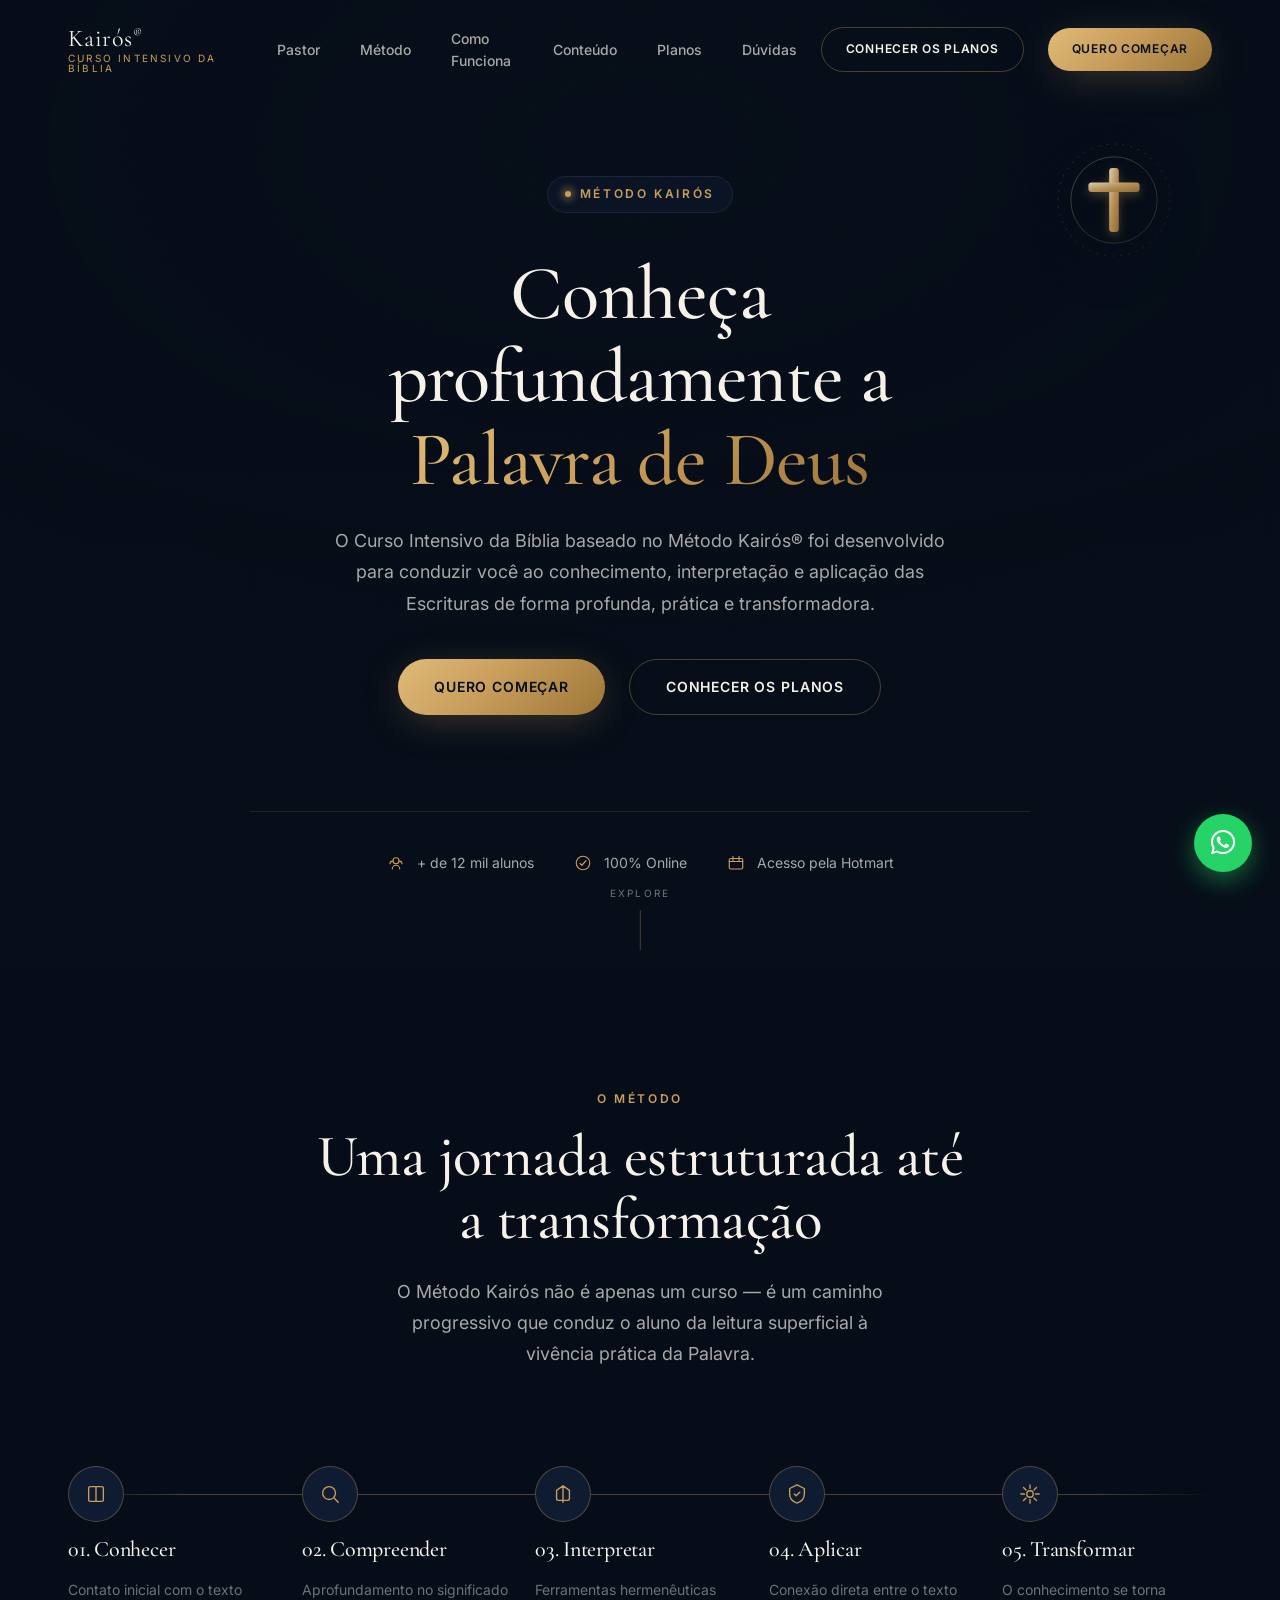
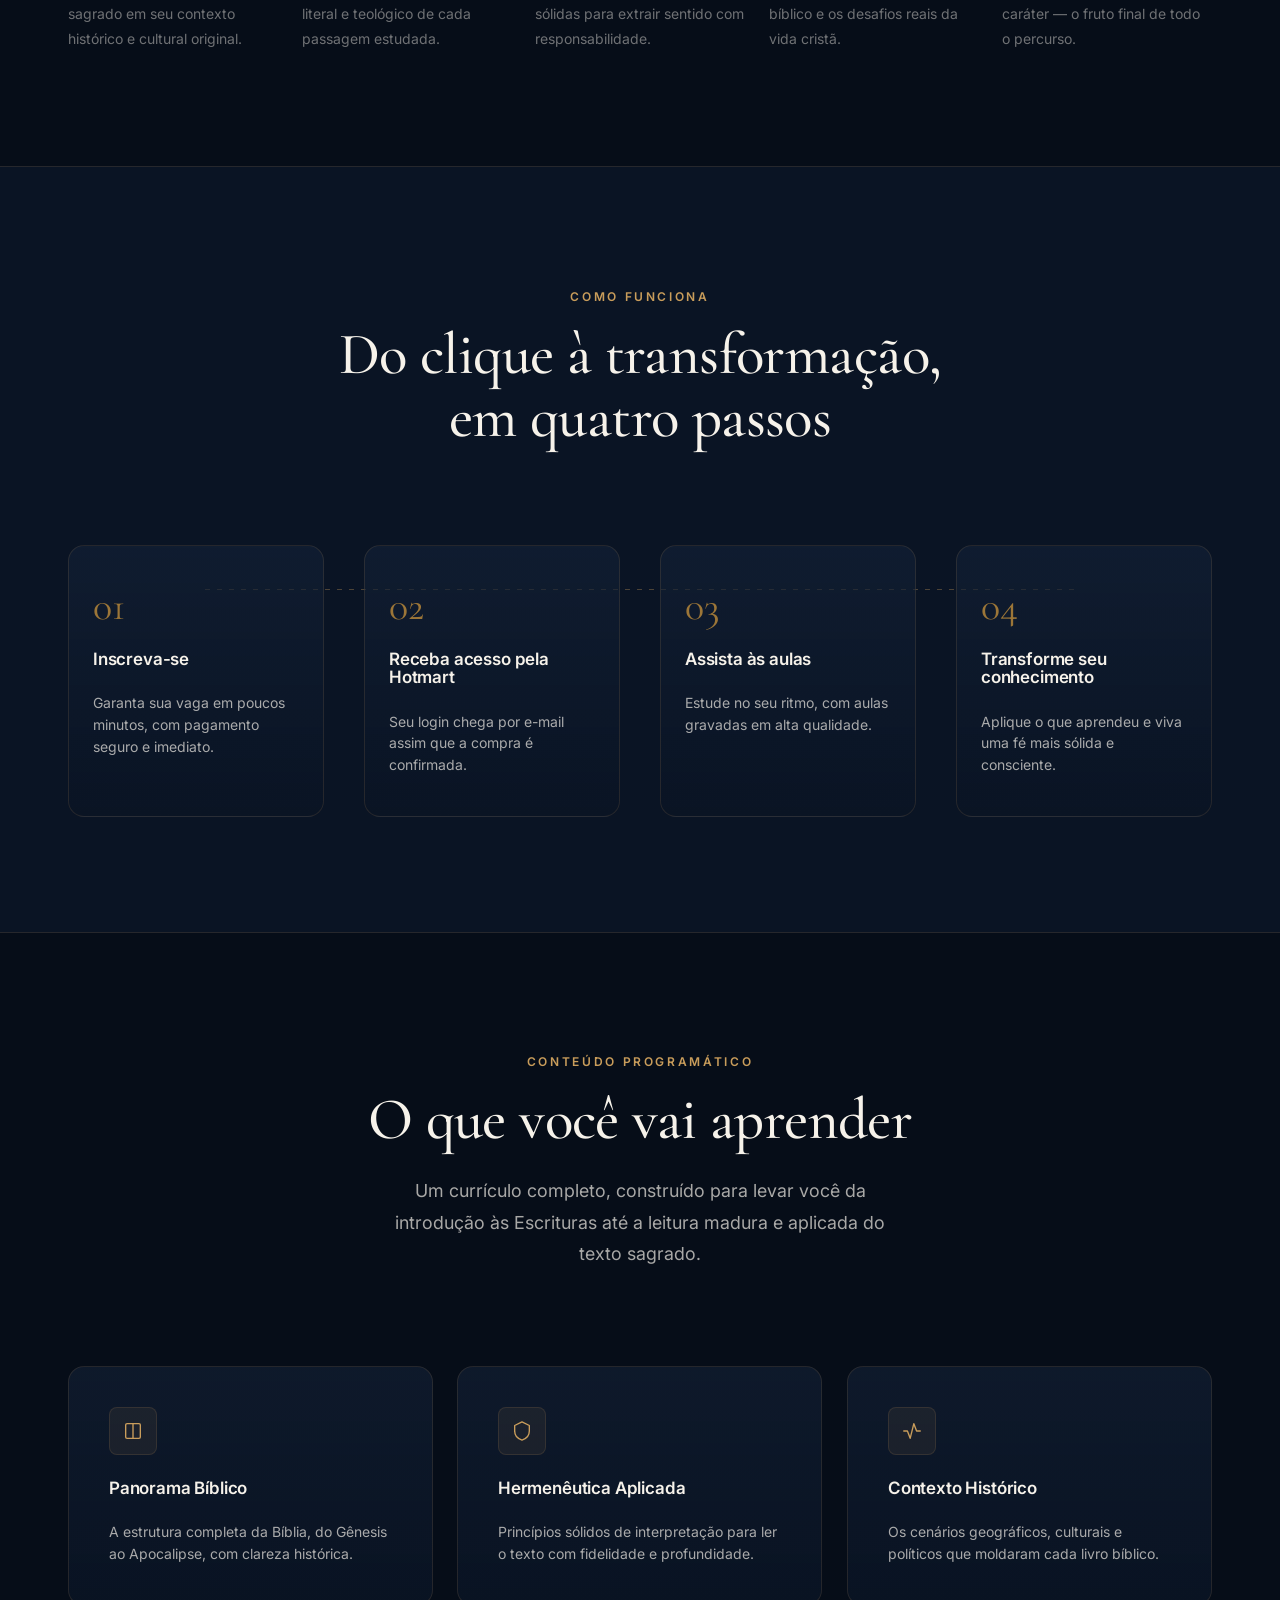
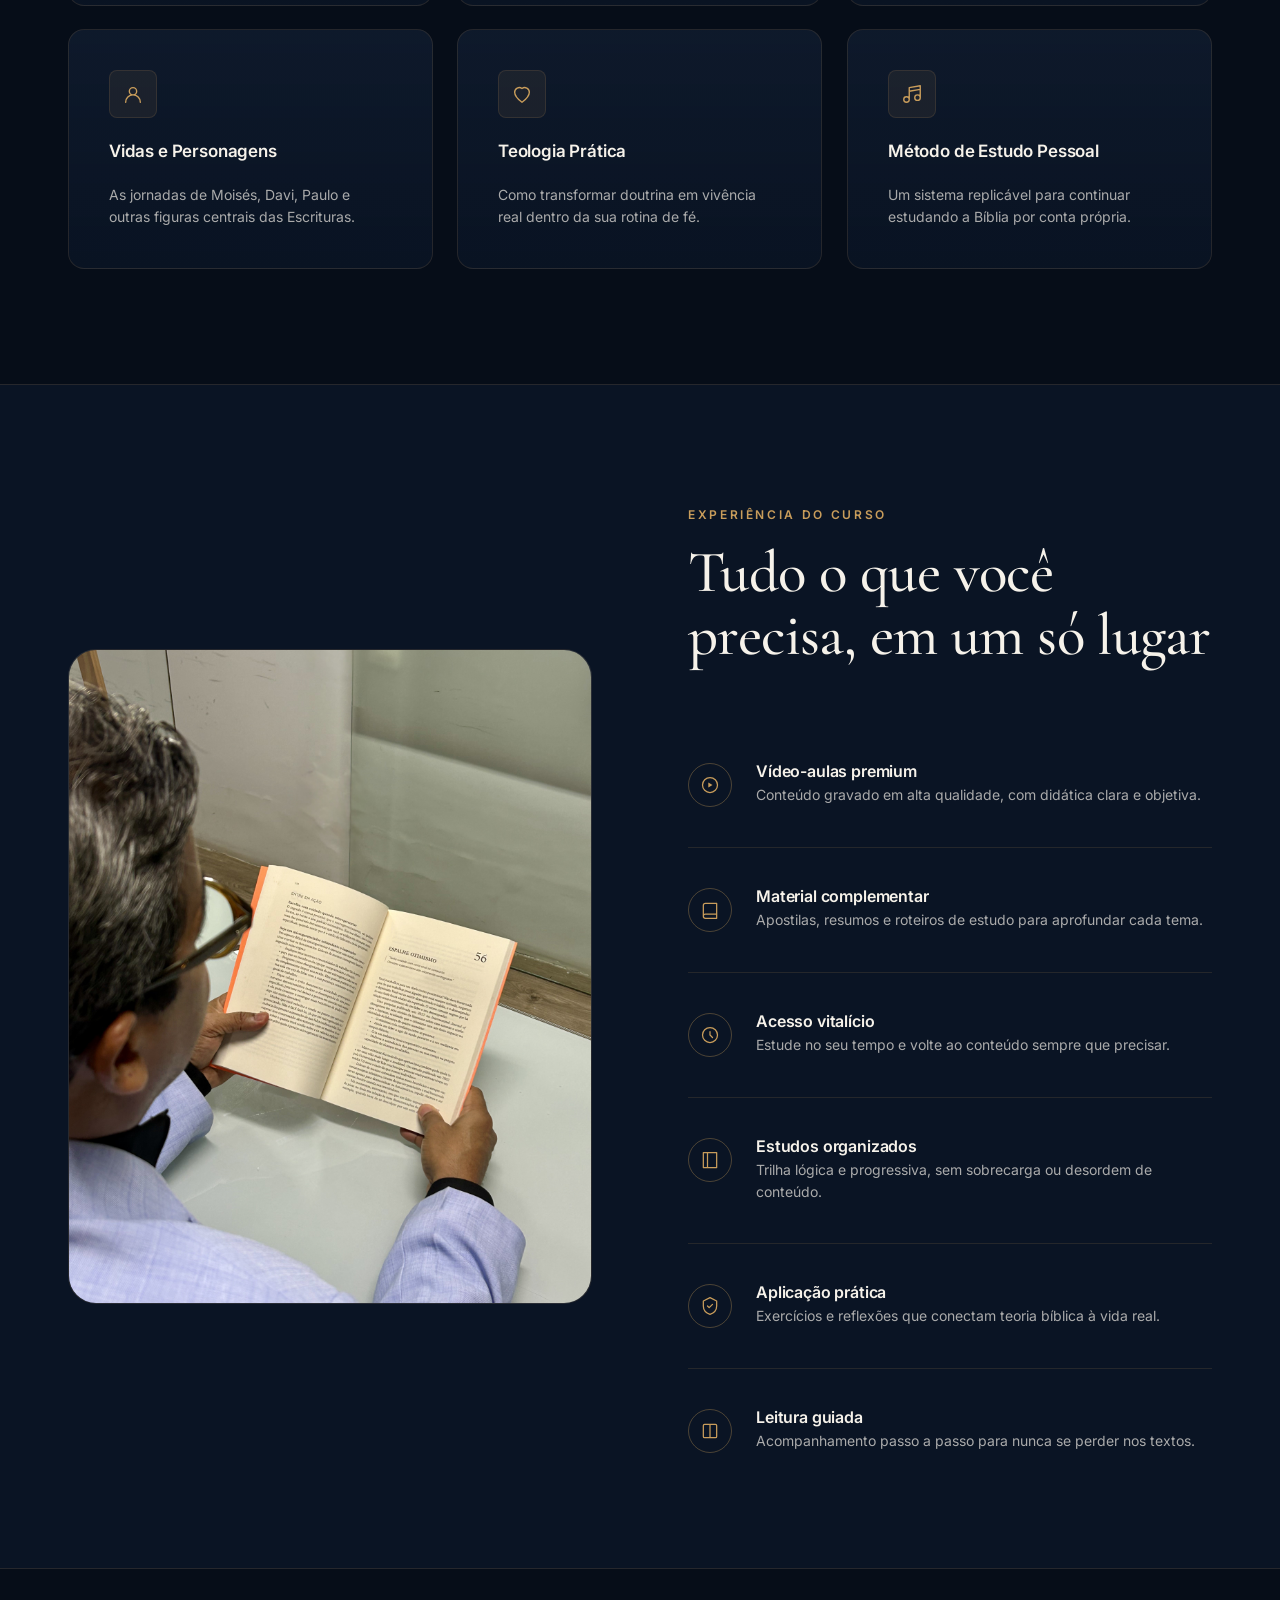
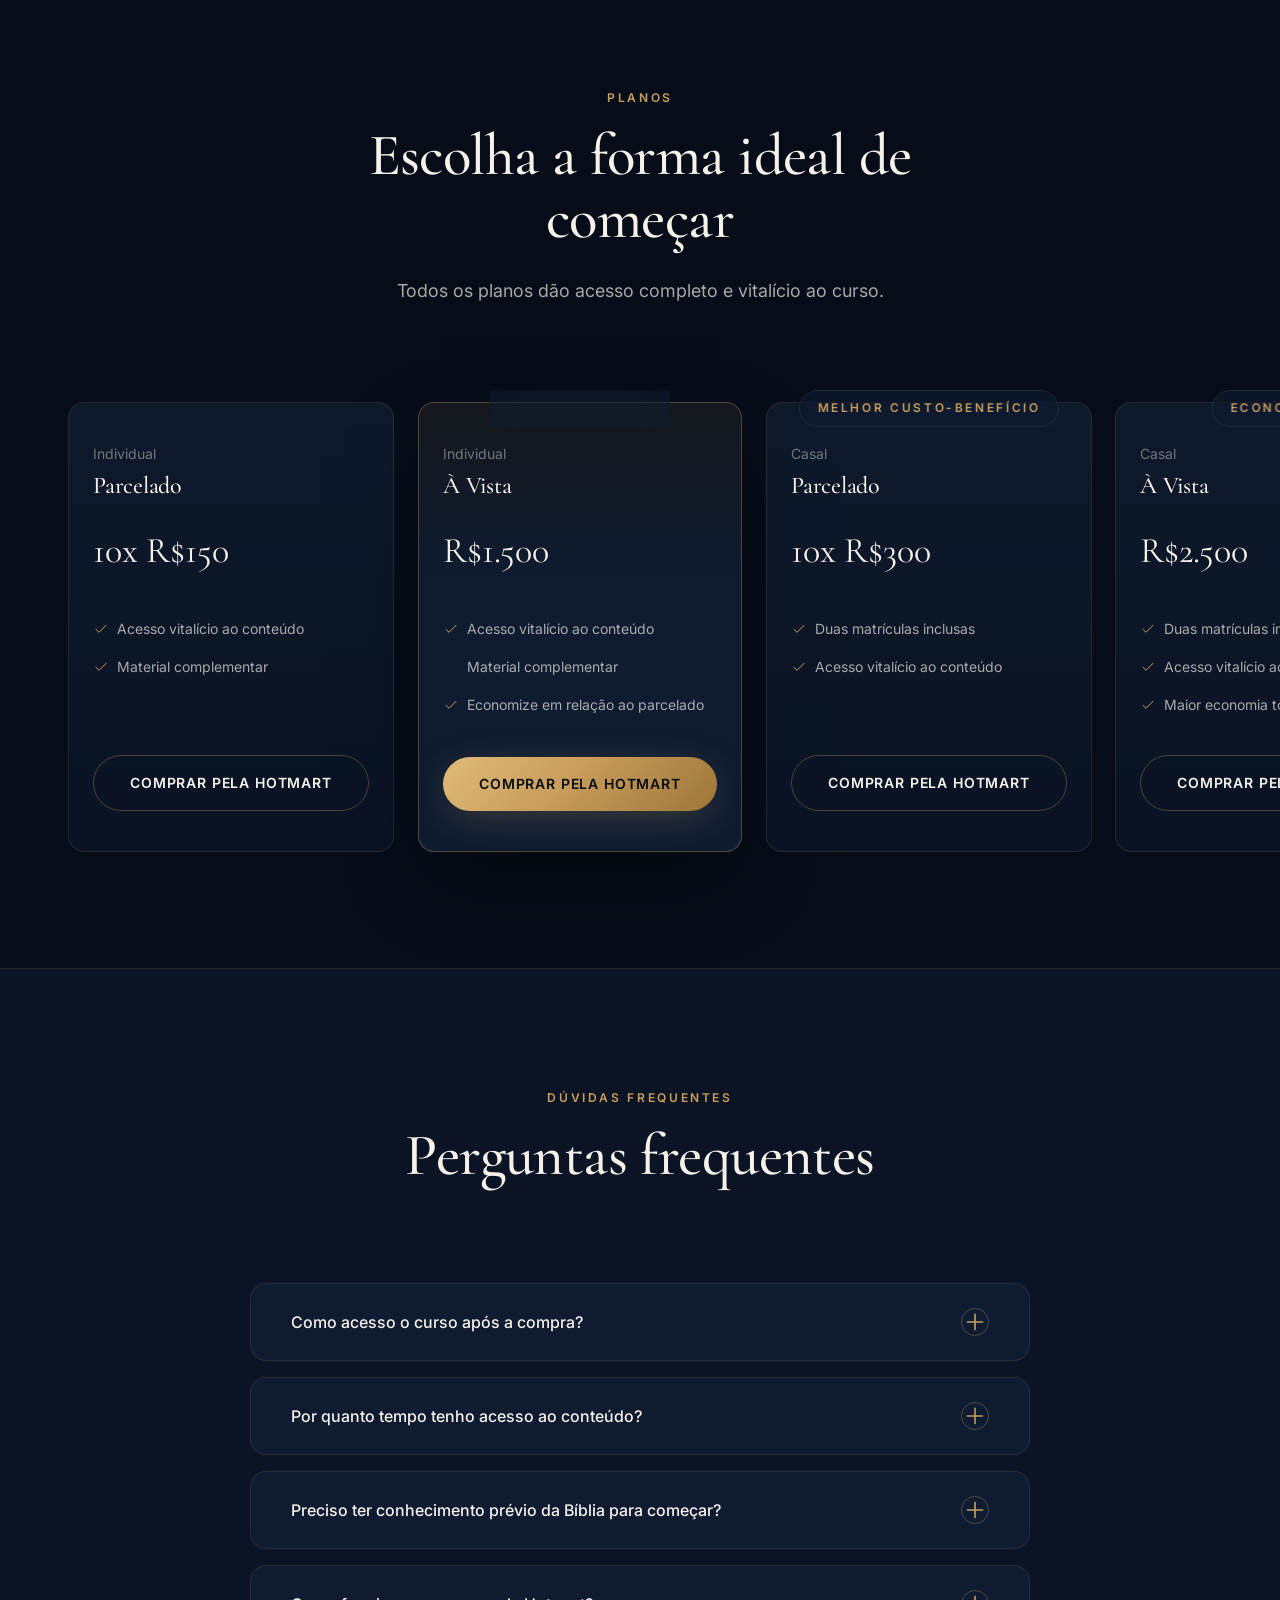
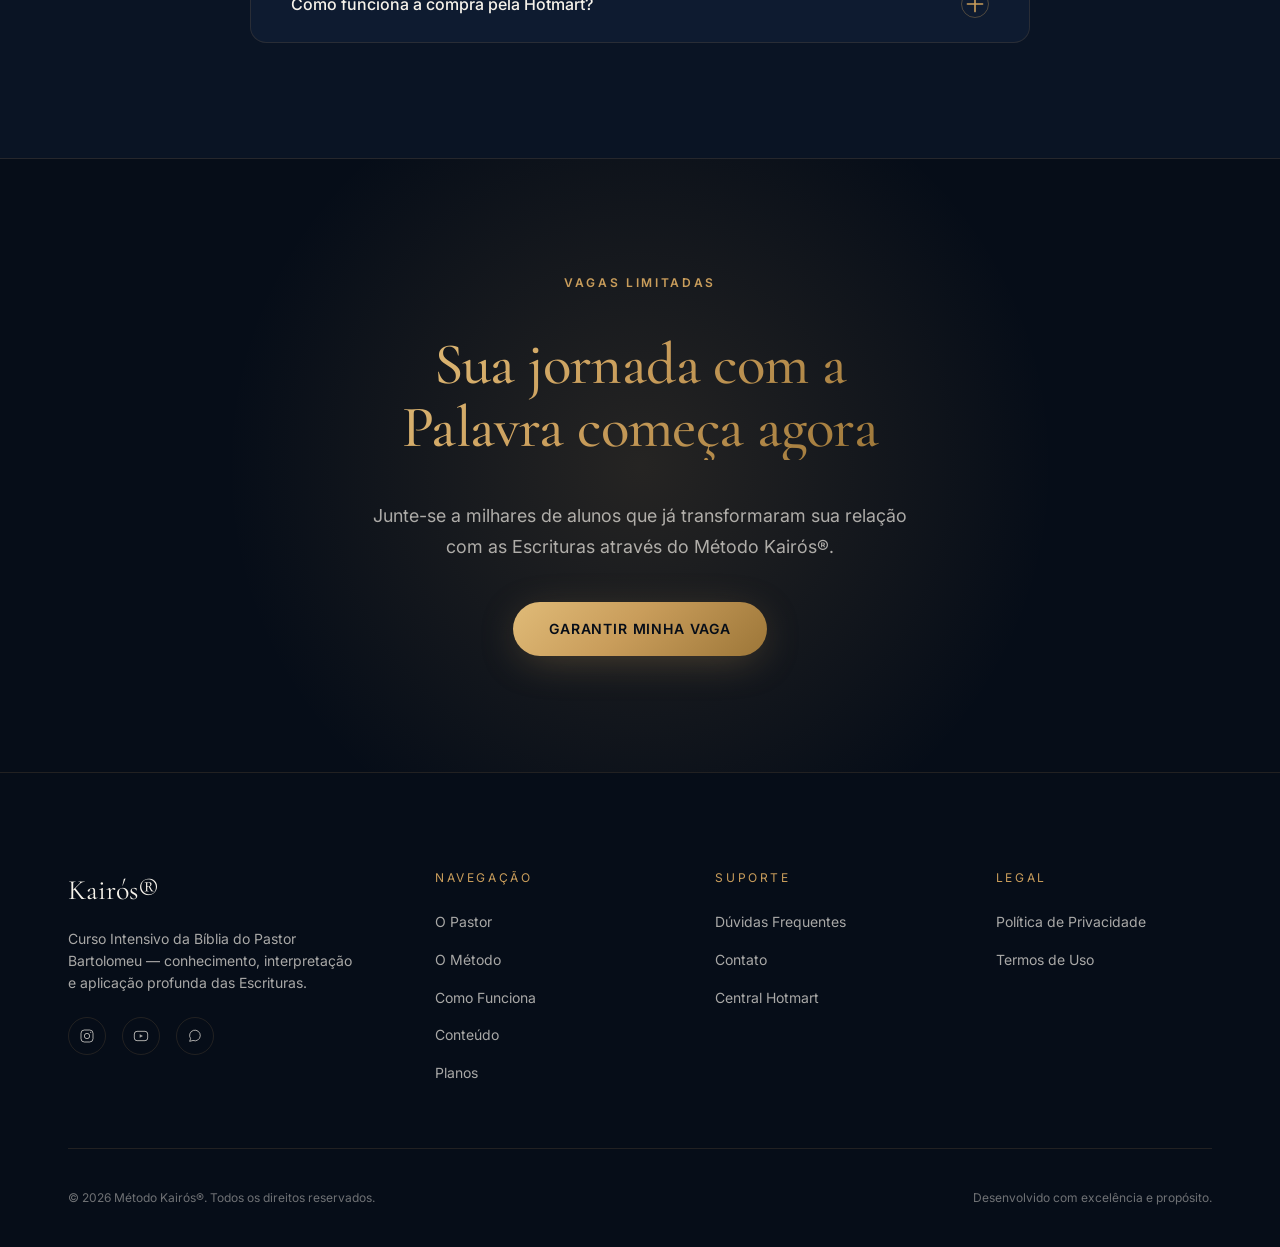
==== commit 6cd45787: "site pastor" ====
--- a/index.htm
+++ b/index.htm
@@ -21,6 +21,7 @@
   <link
     href="https://fonts.googleapis.com/css2?family=Cormorant+Garamond:wght@400;500;600;700&family=Inter:wght@400;500;600;700;800&display=swap"
     rel="stylesheet">
+  <link rel="stylesheet" href="https://cdnjs.cloudflare.com/ajax/libs/font-awesome/6.5.1/css/all.min.css"/>
 
   <!-- Folhas de estilo — carregadas em ordem de cascata intencional -->
   <link rel="stylesheet" href="/css/variables.css">
@@ -31,6 +32,7 @@
   <link rel="stylesheet" href="/css/hero.css">
   <link rel="stylesheet" href="/css/sections.css">
   <link rel="stylesheet" href="css/animations.css">
+   <link rel="stylesheet" href="css/whatsapp.css">
 </head>
 
 <body>
@@ -104,7 +106,7 @@
 
       <div class="hero__content u-container">
         <div class="hero__badge">
-          <span class="badge"><span class="badge__dot"></span>Método Kairós®</span>
+          <span class="badge"><span class="badge__dot"></span>Método Kairós</span>
         </div>
 
         <h1 class="hero__title">Conheça profundamente a <span class="u-gold-text">Palavra de Deus</span></h1>
@@ -161,7 +163,7 @@
           <span class="u-eyebrow">O Método</span>
           <h2 class="u-heading-lg">Uma jornada estruturada até a transformação</h2>
           <p class="u-lede" style="margin-inline:auto;">
-            O Método Kairós® não é apenas um curso — é um caminho progressivo que conduz
+            O Método Kairós não é apenas um curso — é um caminho progressivo que conduz
             o aluno da leitura superficial à vivência prática da Palavra.
           </p>
         </div>
@@ -460,7 +462,7 @@
             <span class="plan__label">Individual</span>
             <h3 class="plan__name">Parcelado</h3>
             <div class="plan__price">
-              <span class="plan__price-value">10x R$200</span>
+              <span class="plan__price-value">10x R$150</span>
             </div>
             <div class="plan__features">
               <div class="plan__feature"><svg viewBox="0 0 24 24" fill="none" stroke="currentColor" stroke-width="1.5">
@@ -695,6 +697,11 @@
     </div>
   </footer>
 
+  <!-- Botão WhatsApp flutuante -->
+  <a href="https://wa.me/558596488028?text=Ol%C3%A1!%20Quero%20saber%20mais%20sobre%20o%20curso%20intensivo%20de%20bíblia" class="whatsapp-float" target="_blank" aria-label="WhatsApp">
+    <i class="fab fa-whatsapp"></i>
+  </a>
+
   <script src="/js/animations.js"></script>
   <script src="/js/main.js"></script>
 </body>
--- a/css/base.css
+++ b/css/base.css
@@ -33,14 +33,6 @@
   letter-spacing: var(--ls-eyebrow);
   text-transform: uppercase;
   color: var(--text-gold);
-}
-
-.u-eyebrow::before {
-  content: "";
-  width: 24px;
-  height: 1px;
-  background: var(--grad-gold);
-  display: inline-block;
 }
 
 .u-heading-xl {
--- a/css/nav.css
+++ b/css/nav.css
@@ -3,7 +3,7 @@
    ========================================================================== */
 
 .nav {
-  position: fixed;
+  position: absolute;
   top: 0; left: 0; right: 0;
   z-index: var(--z-nav);
   padding: var(--space-md) 0;
--- a/css/whatsapp.css
+++ b/css/whatsapp.css
@@ -0,0 +1,25 @@
+/* ========================= */
+/* WHATSAPP FLUTUANTE        */
+/* ========================= */
+
+.whatsapp-float {
+  position: fixed;
+  bottom: 28px; right: 28px;
+  width: 58px; height: 58px;
+  background: #25D366;
+  border-radius: 50%;
+  display: flex; align-items: center; justify-content: center;
+  color: #fff;
+  font-size: 28px;
+  text-decoration: none;
+  box-shadow: 0 8px 24px rgba(37,211,102,0.45);
+  z-index: 9000;
+  transition: transform var(--transition), box-shadow var(--transition);
+  animation: waPulse 2.5s ease-in-out infinite;
+}
+.whatsapp-float:hover { transform: scale(1.12); box-shadow: 0 14px 36px rgba(37,211,102,0.55); }
+
+@keyframes waPulse {
+  0%, 100% { box-shadow: 0 8px 24px rgba(37,211,102,0.45), 0 0 0 0 rgba(37,211,102,0.3); }
+  50%       { box-shadow: 0 8px 24px rgba(37,211,102,0.45), 0 0 0 14px rgba(37,211,102,0); }
+}
